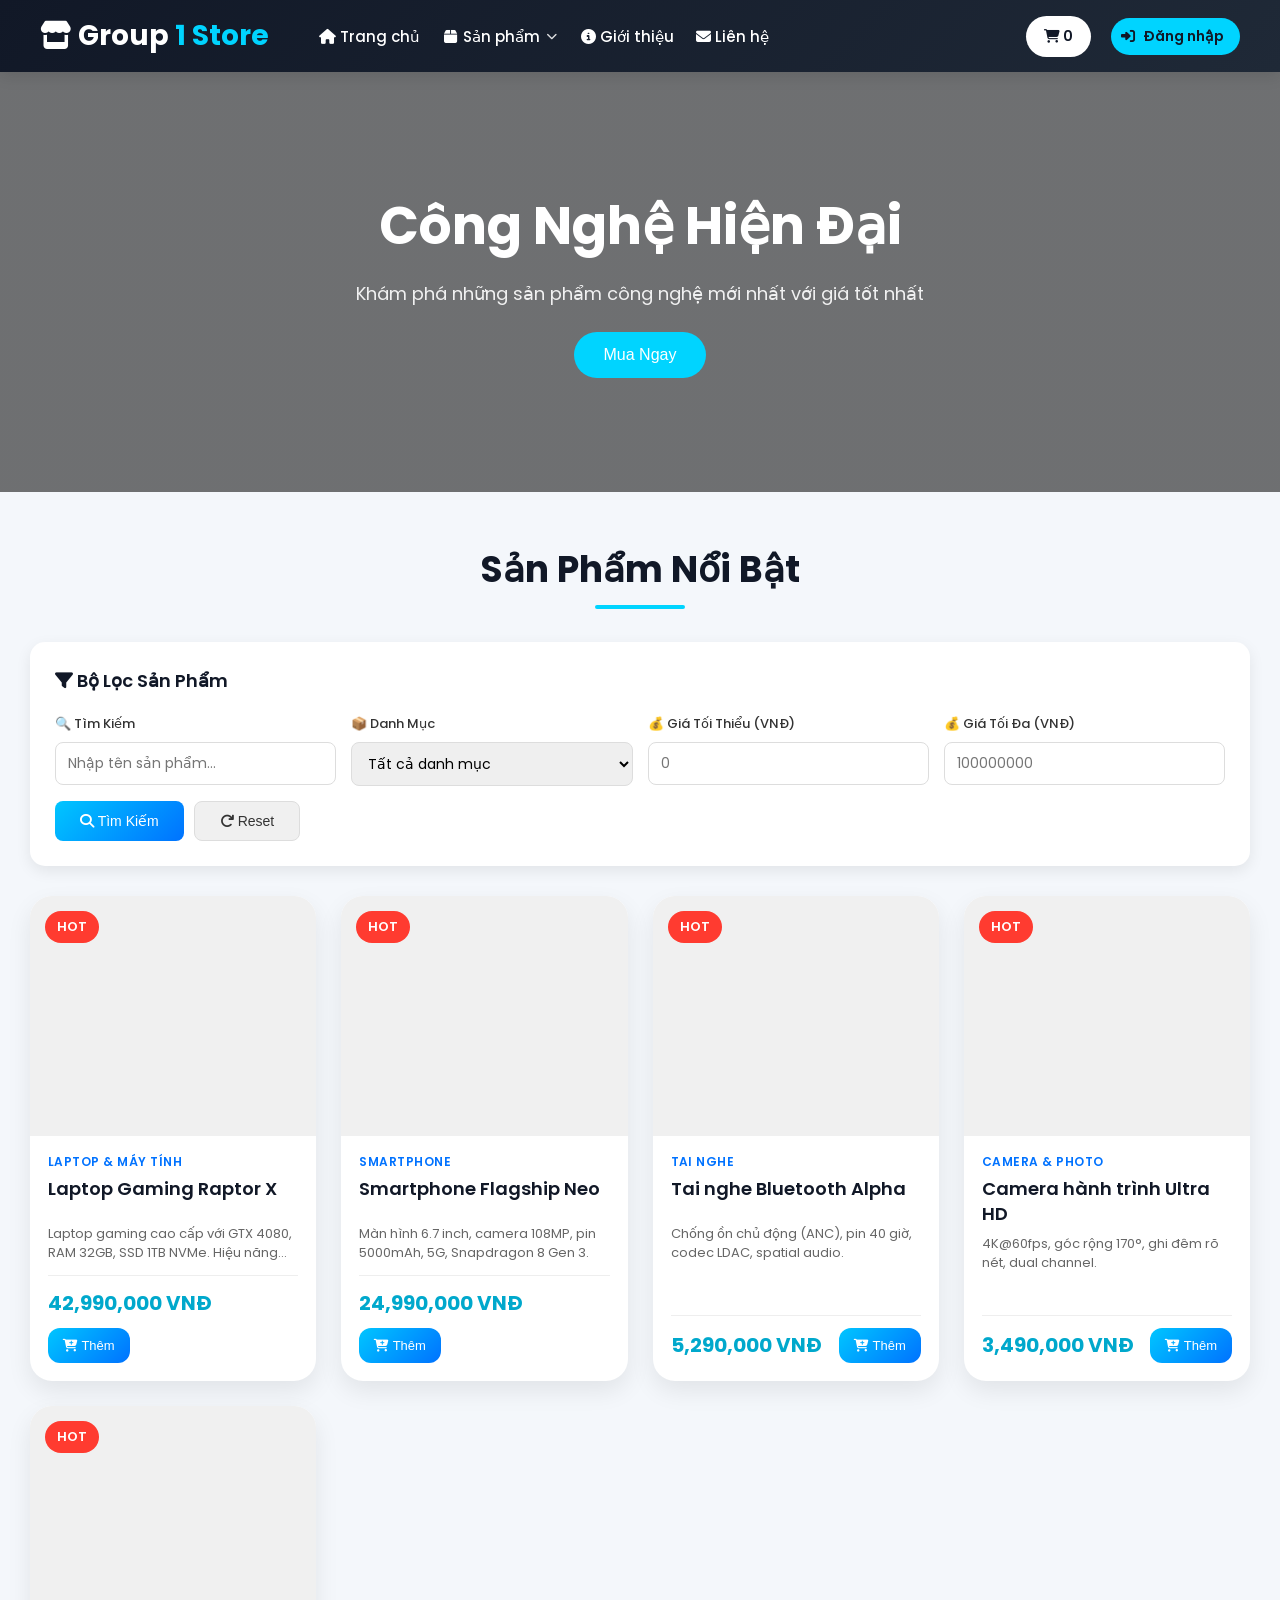
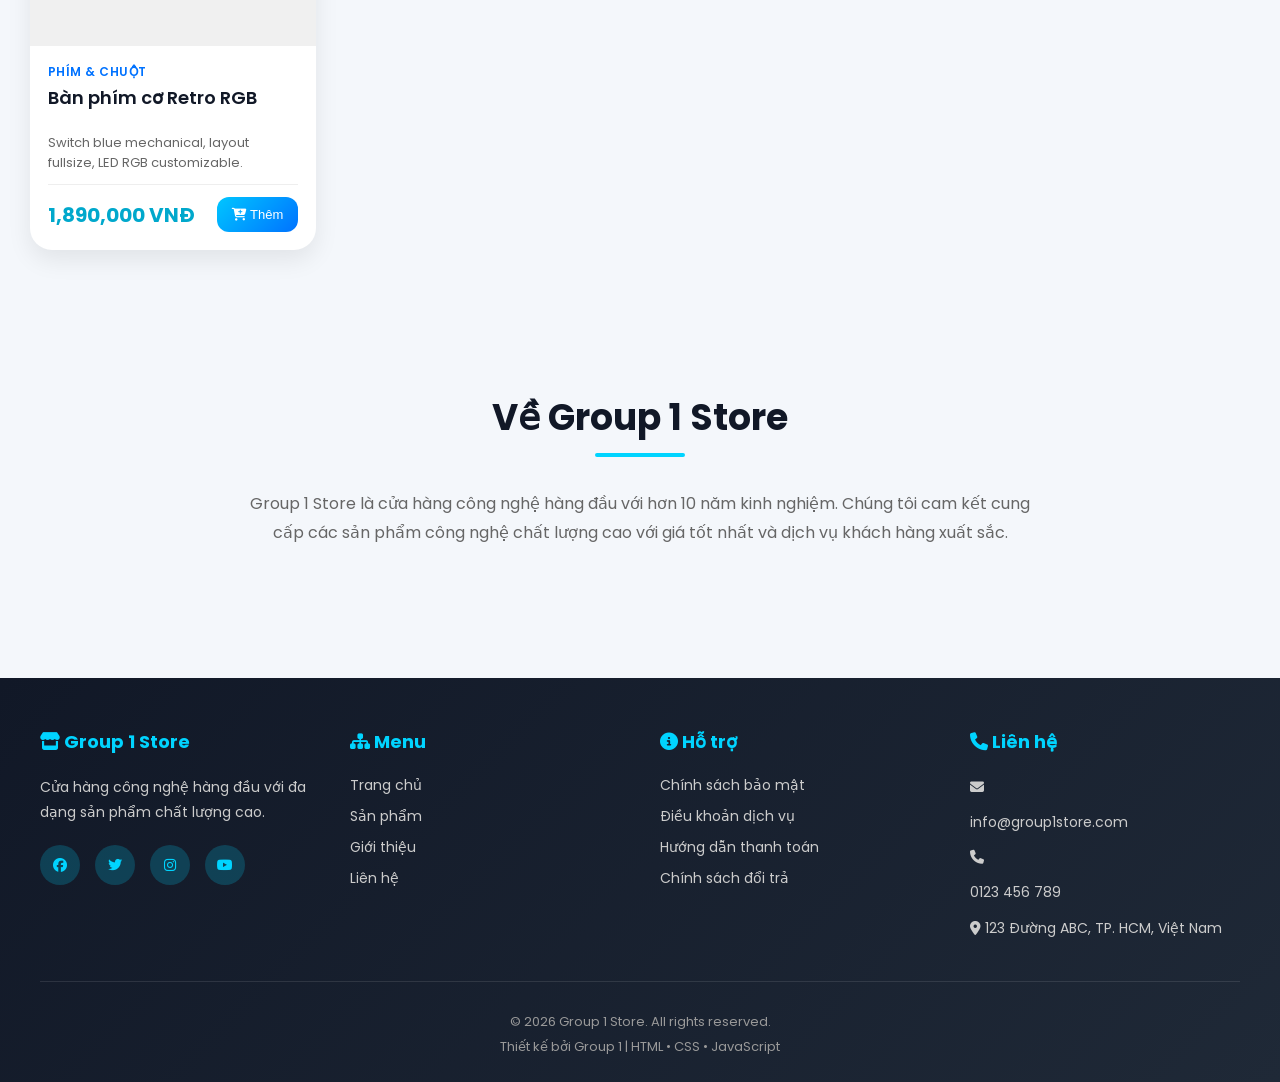
==== wwwroot/index.html @ 150f18bd "đăng nhập và cài đặt lại" ====
﻿<!DOCTYPE html>
<html lang="vi">
<head>
    <meta charset="UTF-8" />
    <meta name="viewport" content="width=device-width, initial-scale=1.0" />
    <title>Group 1 Store - Cửa hàng công nghệ hàng đầu</title>

    <!-- Google Font -->
    <link href="https://fonts.googleapis.com/css2?family=Poppins:wght@300;400;500;600;700&display=swap" rel="stylesheet">

    <!-- Font Awesome -->
    <link rel="stylesheet"
          href="https://cdnjs.cloudflare.com/ajax/libs/font-awesome/6.5.2/css/all.min.css" />

    <!-- Header/Footer CSS -->
    <link rel="stylesheet" href="css/header-footer.css">

    <style>
        * {
            margin: 0;
            padding: 0;
            box-sizing: border-box;
        }

        body {
            font-family: 'Poppins', sans-serif;
            background: #f4f7fb;
            color: #222;
        }

        /* HERO */
        .hero {
            height: 420px;
            background: linear-gradient(rgba(0,0,0,0.55), rgba(0,0,0,0.55)), url('https://images.unsplash.com/photo-1519389950473-47ba0277781c?q=80&w=1920');
            background-size: cover;
            background-position: center;
            display: flex;
            justify-content: center;
            align-items: center;
            text-align: center;
            color: white;
            padding: 20px;
        }

        .hero-content h1 {
            font-size: 52px;
            margin-bottom: 15px;
        }

        .hero-content p {
            font-size: 18px;
            opacity: 0.9;
            margin-bottom: 25px;
        }

        .hero-btn {
            padding: 14px 30px;
            border: none;
            background: #00d4ff;
            color: white;
            font-size: 16px;
            border-radius: 30px;
            cursor: pointer;
            transition: 0.3s;
        }

            .hero-btn:hover {
                background: #0099cc;
                transform: scale(1.05);
            }

        body.app-user-logged-in .hero {
            background: linear-gradient(118deg, rgba(13, 148, 136, 0.85), rgba(30, 58, 138, 0.82)), url('https://images.unsplash.com/photo-1519389950473-47ba0277781c?q=80&w=1920');
            background-size: cover;
            background-position: center;
        }

        .member-welcome-strip {
            display: none;
            align-items: center;
            justify-content: center;
            gap: 12px;
            flex-wrap: wrap;
            padding: 12px 20px;
            font-size: 14px;
            font-weight: 500;
            color: #f0fdfa;
            background: linear-gradient(90deg, #0f766e, #1d4ed8);
            border-bottom: 1px solid rgba(255, 255, 255, 0.12);
        }

        .member-welcome-strip-inner {
            max-width: 1300px;
            width: 100%;
            margin: 0 auto;
            display: flex;
            align-items: center;
            gap: 12px;
            flex-wrap: wrap;
        }

        .member-welcome-strip a {
            margin-left: auto;
            color: #fff;
            font-weight: 600;
            text-decoration: none;
            white-space: nowrap;
            padding: 6px 14px;
            border-radius: 999px;
            background: rgba(255, 255, 255, 0.18);
            border: 1px solid rgba(255, 255, 255, 0.35);
            transition: background 0.2s;
        }

        .member-welcome-strip a:hover {
            background: rgba(255, 255, 255, 0.28);
        }

        /* CONTAINER */
        .container {
            max-width: 1300px;
            margin: auto;
            padding: 50px 30px;
        }

        .section-title {
            text-align: center;
            font-size: 36px;
            margin-bottom: 45px;
            color: #111827;
            position: relative;
        }

            .section-title::after {
                content: '';
                width: 90px;
                height: 4px;
                background: #00d4ff;
                position: absolute;
                left: 50%;
                transform: translateX(-50%);
                bottom: -12px;
                border-radius: 10px;
            }

        /* PRODUCT GRID */
        .product-grid {
            display: grid;
            grid-template-columns: repeat(auto-fit, minmax(280px, 1fr));
            gap: 25px;
            margin-bottom: 40px;
        }

        .product-card {
            background: white;
            border-radius: 22px;
            overflow: hidden;
            transition: 0.35s;
            position: relative;
            box-shadow: 0 10px 25px rgba(0,0,0,0.08);
            display: flex;
            flex-direction: column;
            height: 100%;
        }

            .product-card:hover {
                transform: translateY(-10px);
                box-shadow: 0 18px 35px rgba(0,0,0,0.15);
            }

        .product-image {
            position: relative;
            overflow: hidden;
            width: 100%;
            height: 240px;
            background: #f0f0f0;
        }

            .product-image img {
                width: 100%;
                height: 100%;
                object-fit: cover;
                transition: 0.5s;
            }

        .product-card:hover img {
            transform: scale(1.08);
        }

        .discount-badge {
            position: absolute;
            top: 15px;
            left: 15px;
            background: #ff3b30;
            color: white;
            padding: 6px 12px;
            border-radius: 20px;
            font-size: 13px;
            font-weight: 600;
            z-index: 10;
        }

        .product-info {
            padding: 18px;
            flex-grow: 1;
            display: flex;
            flex-direction: column;
        }

        .product-category {
            font-size: 12px;
            font-weight: 600;
            color: #0072ff;
            text-transform: uppercase;
            letter-spacing: 0.04em;
            margin: 0 0 6px 0;
            line-height: 1.3;
        }

        .product-name {
            font-size: 18px;
            font-weight: 600;
            margin-bottom: 8px;
            color: #111827;
            line-height: 1.4;
            min-height: 40px;
        }

        .product-desc {
            color: #666;
            font-size: 13px;
            line-height: 1.5;
            margin-bottom: 12px;
            flex-grow: 1;
            display: -webkit-box;
            -webkit-line-clamp: 2;
            -webkit-box-orient: vertical;
            overflow: hidden;
            text-overflow: ellipsis;
            min-height: 32px;
        }

        .product-bottom {
            display: flex;
            justify-content: space-between;
            align-items: center;
            gap: 10px;
            margin-top: auto;
            border-top: 1px solid #eee;
            padding-top: 12px;
            flex-wrap: wrap;
        }

        .price {
            color: #00a8cc;
            font-size: 20px;
            font-weight: 700;
            min-width: 0;
            flex: 1 1 auto;
        }

        .product-actions {
            display: flex;
            align-items: center;
            gap: 8px;
            flex-wrap: wrap;
            justify-content: flex-end;
        }

        .btn-add {
            border: none;
            background: linear-gradient(135deg, #00c6ff, #0072ff);
            color: white;
            padding: 10px 15px;
            border-radius: 12px;
            cursor: pointer;
            transition: 0.3s;
            font-weight: 500;
            font-size: 13px;
            white-space: nowrap;
        }

            .btn-add:hover {
                transform: scale(1.05);
            }

        .btn-edit-card {
            border: 2px solid #f59e0b;
            background: linear-gradient(180deg, #fffbeb, #fef3c7);
            color: #b45309;
            padding: 9px 12px;
            border-radius: 12px;
            cursor: pointer;
            transition: 0.3s;
            font-weight: 600;
            font-size: 13px;
            white-space: nowrap;
            font-family: 'Poppins', sans-serif;
        }

        .btn-edit-card:hover {
            transform: scale(1.05);
            background: #fde68a;
            border-color: #d97706;
        }
        .filter-section {
            background: white;
            padding: 25px;
            border-radius: 15px;
            margin-bottom: 30px;
            box-shadow: 0 5px 15px rgba(0,0,0,0.08);
        }

        .filter-title {
            font-size: 18px;
            font-weight: 600;
            margin-bottom: 20px;
            color: #111827;
        }

        .filter-grid {
            display: grid;
            grid-template-columns: repeat(auto-fit, minmax(200px, 1fr));
            gap: 15px;
        }

        .filter-item {
            display: flex;
            flex-direction: column;
        }

        .filter-item label {
            font-size: 13px;
            font-weight: 500;
            color: #333;
            margin-bottom: 8px;
        }

        .filter-item input,
        .filter-item select {
            padding: 10px 12px;
            border: 1px solid #ddd;
            border-radius: 8px;
            font-size: 14px;
            font-family: 'Poppins', sans-serif;
        }

            .filter-item input:focus,
            .filter-item select:focus {
                outline: none;
                border-color: #00d4ff;
                box-shadow: 0 0 0 3px rgba(0, 212, 255, 0.1);
            }

        .filter-buttons {
            display: flex;
            gap: 10px;
            margin-top: 15px;
            flex-wrap: wrap;
        }

        .btn-filter,
        .btn-reset {
            padding: 11px 25px;
            border: none;
            border-radius: 8px;
            cursor: pointer;
            font-weight: 500;
            transition: 0.3s;
            font-size: 14px;
        }

        .btn-filter {
            background: linear-gradient(135deg, #00c6ff, #0072ff);
            color: white;
        }

            .btn-filter:hover {
                transform: translateY(-2px);
                box-shadow: 0 5px 15px rgba(0, 114, 255, 0.4);
            }

        .btn-reset {
            background: #f0f0f0;
            color: #333;
            border: 1px solid #ddd;
        }

            .btn-reset:hover {
                background: #e8e8e8;
            }

        /* PAGINATION */
        .pagination-section {
            display: flex;
            justify-content: center;
            align-items: center;
            gap: 8px;
            margin-top: 40px;
            flex-wrap: wrap;
        }

        .pagination-btn {
            padding: 10px 14px;
            border: 1px solid #ddd;
            background: white;
            border-radius: 8px;
            cursor: pointer;
            transition: 0.3s;
            font-weight: 500;
            font-size: 14px;
        }

            .pagination-btn:hover {
                background: #f0f0f0;
                border-color: #00d4ff;
            }

        .pagination-btn.active {
            background: linear-gradient(135deg, #00c6ff, #0072ff);
            color: white;
            border-color: #0072ff;
        }

        .pagination-btn:disabled {
            opacity: 0.5;
            cursor: not-allowed;
        }

        .pagination-info {
            color: #666;
            font-size: 14px;
            font-weight: 500;
        }

        .no-products {
            text-align: center;
            padding: 60px 20px;
            color: #999;
            font-size: 16px;
        }

            .no-products i {
                font-size: 48px;
                margin-bottom: 20px;
                opacity: 0.5;
            }

        /* RESPONSIVE */
        @media(max-width: 768px) {
            .hero-content h1 {
                font-size: 34px;
            }

            .hero-content p {
                font-size: 15px;
            }

            .filter-grid {
                grid-template-columns: 1fr;
            }

            .product-grid {
                grid-template-columns: repeat(2, 1fr);
                gap: 15px;
            }

            .product-image {
                height: 180px;
            }

            .product-name {
                font-size: 16px;
            }

            .pagination-section {
                gap: 5px;
            }

            .pagination-btn {
                padding: 8px 10px;
                font-size: 12px;
            }
        }

        @media(max-width: 480px) {
            .product-grid {
                grid-template-columns: 1fr;
            }

            .filter-grid {
                grid-template-columns: 1fr;
            }
        }
    </style>
</head>
<body>

    <!-- HEADER -->
    <header>
        <div class="header-container">
            <div class="logo" onclick="navigateToHome()" title="Trang chủ">
                <i class="fa-solid fa-store"></i> Group <span>1 Store</span>
            </div>

            <button class="menu-toggle">
                <i class="fa-solid fa-bars"></i>
            </button>

            <nav class="nav-menu">
                <a href="index.html" title="Trang chủ">
                    <i class="fa-solid fa-home"></i> Trang chủ
                </a>
                <div class="nav-dropdown nav-dropdown--products">
                    <button type="button" class="nav-dropdown-toggle" aria-expanded="false" aria-haspopup="true" title="Sản phẩm">
                        <i class="fa-solid fa-box"></i> Sản phẩm
                        <i class="fa-solid fa-chevron-down nav-dropdown-chevron" aria-hidden="true"></i>
                    </button>
                    <div class="nav-dropdown-menu" role="menu">
                        <a href="#products" class="nav-dropdown-item" role="menuitem" title="Xem danh sách sản phẩm">
                            <i class="fa-solid fa-store"></i> Cửa hàng
                        </a>
                        <a href="admin.html" class="nav-dropdown-item nav-dropdown-item--module nav-admin-only" role="menuitem" title="Quản lý sản phẩm">
                            <i class="fa-solid fa-sliders"></i> Quản lý
                        </a>
                    </div>
                </div>
                <a href="#about" title="Giới thiệu">
                    <i class="fa-solid fa-info-circle"></i> Giới thiệu
                </a>
                <a href="#contact" title="Liên hệ">
                    <i class="fa-solid fa-envelope"></i> Liên hệ
                </a>
            </nav>

            <div class="header-right">
                <button class="cart-icon" onclick="navigateToCart()" title="Giỏ hàng">
                    <i class="fa-solid fa-cart-shopping"></i>
                    <span id="cart-count">0</span>
                </button>

                <div class="user-menu">
                    <button class="user-btn" id="user-btn" type="button" style="display: none;" title="Tài khoản">
                        <span class="user-btn-mark">
                            <img class="user-avatar-img" alt="" width="30" height="30" loading="lazy" decoding="async" referrerpolicy="no-referrer" />
                            <i class="user-avatar-fallback fa-solid fa-user" aria-hidden="true"></i>
                        </span>
                        <span class="user-btn-text">Tài khoản</span>
                    </button>
                    <div class="dropdown-menu" id="user-dropdown">
                        <a href="account.html"><i class="fa-solid fa-gauge-high"></i> Khu cá nhân</a>
                        <a href="settings.html"><i class="fa-solid fa-gear"></i> Cài đặt</a>
                        <a href="#" onclick="logout(); return false;">
                            <i class="fa-solid fa-sign-out-alt"></i> Đăng xuất
                        </a>
                    </div>

                    <button class="user-btn" id="login-nav" onclick="navigateToLogin()" style="display: none;" title="Đăng nhập">
                        <i class="fa-solid fa-sign-in-alt"></i> Đăng nhập
                    </button>
                </div>
            </div>
        </div>
    </header>

    <div id="member-welcome-strip" class="member-welcome-strip" style="display: none;" role="status" aria-live="polite">
        <div class="member-welcome-strip-inner">
            <i class="fa-solid fa-circle-check" aria-hidden="true"></i>
            <span class="member-welcome-text"></span>
            <a href="account.html">Khu vực cá nhân <i class="fa-solid fa-arrow-right" aria-hidden="true"></i></a>
        </div>
    </div>

    <!-- HERO -->
    <section class="hero">
        <div class="hero-content">
            <h1>Công Nghệ Hiện Đại</h1>
            <p>Khám phá những sản phẩm công nghệ mới nhất với giá tốt nhất</p>
            <button class="hero-btn">Mua Ngay</button>
        </div>
    </section>

    <!-- PRODUCT -->
    <div class="container" id="products">

        <h2 class="section-title">Sản Phẩm Nổi Bật</h2>

        <!-- FILTER SECTION -->
        <div class="filter-section">
            <div class="filter-title"><i class="fa-solid fa-filter"></i> Bộ Lọc Sản Phẩm</div>
            <div class="filter-grid">
                <div class="filter-item">
                    <label for="search-input">🔍 Tìm Kiếm</label>
                    <input type="text" id="search-input" placeholder="Nhập tên sản phẩm...">
                </div>
                <div class="filter-item">
                    <label for="category-filter">📦 Danh Mục</label>
                    <select id="category-filter">
                        <option value="">Tất cả danh mục</option>
                    </select>
                </div>
                <div class="filter-item">
                    <label for="min-price">💰 Giá Tối Thiểu (VNĐ)</label>
                    <input type="number" id="min-price" placeholder="0" min="0">
                </div>
                <div class="filter-item">
                    <label for="max-price">💰 Giá Tối Đa (VNĐ)</label>
                    <input type="number" id="max-price" placeholder="100000000" min="0">
                </div>
            </div>
            <div class="filter-buttons">
                <button class="btn-filter" onclick="applyFilters()"><i class="fa-solid fa-search"></i> Tìm Kiếm</button>
                <button class="btn-reset" onclick="resetFilters()"><i class="fa-solid fa-redo"></i> Reset</button>
            </div>
        </div>

        <div id="product-list" class="product-grid">
            <!-- Render API -->
        </div>

        <!-- PAGINATION -->
        <div class="pagination-section" id="pagination-container" style="display: none;">
            <button class="pagination-btn" id="prev-btn" onclick="prevPage()"><i class="fa-solid fa-chevron-left"></i> Trước</button>
            <span class="pagination-info" id="pagination-info"></span>
            <button class="pagination-btn" id="next-btn" onclick="nextPage()"><i class="fa-solid fa-chevron-right"></i> Sau</button>
        </div>

    </div>

    <!-- ABOUT SECTION -->
    <div class="container" id="about">
        <h2 class="section-title">Về Group 1 Store</h2>
        <p style="text-align: center; color: #666; line-height: 1.8; max-width: 800px; margin: 0 auto;">
            Group 1 Store là cửa hàng công nghệ hàng đầu với hơn 10 năm kinh nghiệm. 
            Chúng tôi cam kết cung cấp các sản phẩm công nghệ chất lượng cao với giá tốt nhất 
            và dịch vụ khách hàng xuất sắc.
        </p>
    </div>

    <!-- FOOTER -->
    <footer>
        <div class="footer-container">
            <div class="footer-content">
                <div class="footer-section">
                    <h4><i class="fa-solid fa-store"></i> Group 1 Store</h4>
                    <p>Cửa hàng công nghệ hàng đầu với đa dạng sản phẩm chất lượng cao.</p>
                    <div class="footer-social">
                        <a href="#" title="Facebook"><i class="fa-brands fa-facebook"></i></a>
                        <a href="#" title="Twitter"><i class="fa-brands fa-twitter"></i></a>
                        <a href="#" title="Instagram"><i class="fa-brands fa-instagram"></i></a>
                        <a href="#" title="YouTube"><i class="fa-brands fa-youtube"></i></a>
                    </div>
                </div>

                <div class="footer-section">
                    <h4><i class="fa-solid fa-sitemap"></i> Menu</h4>
                    <a href="index.html">Trang chủ</a>
                    <a href="#products">Sản phẩm</a>
                    <a href="#about">Giới thiệu</a>
                    <a href="#contact">Liên hệ</a>
                </div>

                <div class="footer-section">
                    <h4><i class="fa-solid fa-info-circle"></i> Hỗ trợ</h4>
                    <a href="#">Chính sách bảo mật</a>
                    <a href="#">Điều khoản dịch vụ</a>
                    <a href="#">Hướng dẫn thanh toán</a>
                    <a href="#">Chính sách đổi trả</a>
                </div>

                <div class="footer-section">
                    <h4><i class="fa-solid fa-phone"></i> Liên hệ</h4>
                    <p>
                        <i class="fa-solid fa-envelope"></i> 
                        <a href="mailto:info@group1store.com" style="color: #ccc;">info@group1store.com</a>
                    </p>
                    <p>
                        <i class="fa-solid fa-phone"></i> 
                        <a href="tel:0123456789" style="color: #ccc;">0123 456 789</a>
                    </p>
                    <p>
                        <i class="fa-solid fa-map-marker-alt"></i> 
                        <span style="color: #ccc;">123 Đường ABC, TP. HCM, Việt Nam</span>
                    </p>
                </div>
            </div>

            <div class="footer-bottom">
                <p>&copy; 2026 Group 1 Store. All rights reserved.</p>
                <p>Thiết kế bởi Group 1 | HTML • CSS • JavaScript</p>
            </div>
        </div>
    </footer>

    <script src="config.js"></script>
    <script src="api.js"></script>
    <script src="js/profile.js"></script>
    <script src="js/header.js"></script>
    <script>

        // PAGINATION & FILTERING VARIABLES
        let currentPage = 1;
        const pageSize = 9;
        let allProducts = [];
        let filteredProducts = [];
        let totalPages = 1;
        let allProductsForFiltering = [];

        // Filter state
        let filterState = {
            search: '',
            categoryId: '',
            minPrice: '',
            maxPrice: ''
        };

        const DEFAULT_PRODUCTS = [
            { id: 1001, name: 'Laptop Gaming Raptor X', description: 'Laptop gaming cao cấp với GTX 4080, RAM 32GB, SSD 1TB NVMe. Hiệu năng tuyệt vời để chơi game và làm việc sáng tạo.', price: 42990000, stock: 20, imageUrl: 'https://images.unsplash.com/photo-1517336714731-489689fd1ca8?q=80&w=800&h=600&fit=crop', categoryId: 1, categoryName: 'Laptop & Máy Tính' },
            { id: 1002, name: 'Smartphone Flagship Neo', description: 'Màn hình 6.7 inch, camera 108MP, pin 5000mAh, 5G, Snapdragon 8 Gen 3.', price: 24990000, stock: 30, imageUrl: 'https://images.unsplash.com/photo-1511707171634-5f897ff02aa9?q=80&w=800&h=600&fit=crop', categoryId: 2, categoryName: 'Smartphone' },
            { id: 1003, name: 'Tai nghe Bluetooth Alpha', description: 'Chống ồn chủ động (ANC), pin 40 giờ, codec LDAC, spatial audio.', price: 5290000, stock: 50, imageUrl: 'https://images.unsplash.com/photo-1511367461989-f85a21fda167?q=80&w=800&h=600&fit=crop', categoryId: 3, categoryName: 'Tai Nghe' },
            { id: 1004, name: 'Camera hành trình Ultra HD', description: '4K@60fps, góc rộng 170°, ghi đêm rõ nét, dual channel.', price: 3490000, stock: 25, imageUrl: 'https://images.unsplash.com/photo-1518770660439-4636190af475?q=80&w=800&h=600&fit=crop', categoryId: 4, categoryName: 'Camera & Photo' },
            { id: 1005, name: 'Bàn phím cơ Retro RGB', description: 'Switch blue mechanical, layout fullsize, LED RGB customizable.', price: 1890000, stock: 40, imageUrl: 'https://images.unsplash.com/photo-1587829191301-4ba8a0664415?q=80&w=800&h=600&fit=crop', categoryId: 5, categoryName: 'Phím & Chuột' }
        ];

        function escapeHtml(str) {
            return String(str == null ? '' : str)
                .replace(/&/g, '&amp;')
                .replace(/</g, '&lt;')
                .replace(/"/g, '&quot;');
        }

        function categoryLabel(p) {
            return resolveCategoryName(p.categoryId, p.categoryName);
        }

        async function loadCategoryFilterOptions() {
            const sel = document.getElementById('category-filter');
            if (!sel) return;
            try {
                const cats = await apiGet(API_ENDPOINTS.CATEGORIES);
                if (!Array.isArray(cats) || !cats.length) throw new Error('empty');
                sel.innerHTML = '<option value="">Tất cả danh mục</option>' +
                    cats.map(c => `<option value="${c.id}">${escapeHtml(c.name)}</option>`).join('');
            } catch (e) {
                console.warn('Không tải danh mục:', e);
                sel.innerHTML = '<option value="">Tất cả danh mục</option>' +
                    CATEGORY_CATALOG.map(c => `<option value="${c.id}">${escapeHtml(c.name)}</option>`).join('');
            }
        }

        function getSavedProducts() {
            try {
                const saved = JSON.parse(localStorage.getItem('savedProducts') || '[]');
                return Array.isArray(saved) ? saved : [];
            } catch (error) {
                console.warn('Không đọc được sản phẩm đã lưu:', error);
                return [];
            }
        }

        function mergeProducts(apiProducts) {
            // Nếu API trả về sản phẩm, sử dụng chúng
            if (Array.isArray(apiProducts) && apiProducts.length > 0) {
                return apiProducts;
            }
            // Nếu không, sử dụng localStorage
            return getSavedProducts();
        }

        function renderProducts(products) {
            if (!products || !products.length) {
                document.getElementById('product-list').innerHTML = `
                    <div class="no-products" style="grid-column: 1/-1;">
                        <i class="fa-solid fa-inbox"></i>
                        <p>Không tìm thấy sản phẩm nào phù hợp với bộ lọc của bạn.</p>
                    </div>
                `;
                document.getElementById('pagination-container').style.display = 'none';
                return;
            }

            let html = '';
            products.forEach(p => {
                const catLine = categoryLabel(p);
                const catHtml = catLine ? `<p class="product-category">${escapeHtml(catLine)}</p>` : '';
                const editBtn = (typeof isAdminUser === 'function' && isAdminUser())
                    ? `<button type="button" class="btn-edit-card" onclick="editProductFromStore(${p.id})" title="Sửa sản phẩm"><i class="fa-solid fa-pen"></i> Sửa</button>`
                    : '';
                html += `
                    <div class="product-card">
                        <div class="product-image">
                            <span class="discount-badge">HOT</span>
                            <img src="${p.imageUrl || 'https://via.placeholder.com/300'}" alt="${escapeHtml(p.name)}" onerror="this.src='https://via.placeholder.com/300x240?text=No+Image'">
                        </div>
                        <div class="product-info">
                            ${catHtml}
                            <h3 class="product-name">${escapeHtml(p.name)}</h3>
                            <p class="product-desc">${escapeHtml(p.description || 'Sản phẩm công nghệ cao cấp')}</p>
                            <div class="product-bottom">
                                <div class="price">${Number(p.price).toLocaleString()} VNĐ</div>
                                <div class="product-actions">
                                    ${editBtn}
                                    <button type="button" class="btn-add" onclick="addToCart(${p.id})" title="Thêm vào giỏ hàng"><i class="fa-solid fa-cart-plus"></i> Thêm</button>
                                </div>
                            </div>
                        </div>
                    </div>
                `;
            });
            document.getElementById('product-list').innerHTML = html;
        }

        function updatePagination(totalCount) {
            totalPages = Math.ceil(totalCount / pageSize);
            
            if (totalPages <= 1) {
                document.getElementById('pagination-container').style.display = 'none';
            } else {
                document.getElementById('pagination-container').style.display = 'flex';
                document.getElementById('pagination-info').textContent = `Trang ${currentPage}/${totalPages}`;
                document.getElementById('prev-btn').disabled = currentPage === 1;
                document.getElementById('next-btn').disabled = currentPage === totalPages;
            }
        }

        async function loadProducts() {
            try {
                currentPage = 1;
                const queryParams = new URLSearchParams();
                queryParams.append('page', currentPage);
                queryParams.append('pageSize', pageSize * 10); // Lấy nhiều hơn để có đủ dữ liệu lọc
                
                if (filterState.search) queryParams.append('search', filterState.search);
                if (filterState.categoryId) queryParams.append('categoryId', filterState.categoryId);
                if (filterState.minPrice) queryParams.append('minPrice', filterState.minPrice);
                if (filterState.maxPrice) queryParams.append('maxPrice', filterState.maxPrice);

                const url = `${API_ENDPOINTS.PRODUCTS}?${queryParams.toString()}`;
                console.log("Gọi API:", url);
                const response = await apiGet(url);
                
                let apiProducts = [];
                let totalCount = 0;

                if (response && response.products && Array.isArray(response.products)) {
                    apiProducts = response.products;
                    totalCount = response.pagination.totalCount;
                    console.log("API trả về sản phẩm:", apiProducts.length, "Tổng:", totalCount);
                } else if (Array.isArray(response)) {
                    apiProducts = response;
                    totalCount = response.length;
                    console.log("API trả về array:", apiProducts.length);
                }

                // Lấy tất cả sản phẩm để lọc
                allProductsForFiltering = apiProducts;
                
                // Nếu không có bộ lọc, paginate kết quả
                if (!filterState.search && !filterState.categoryId && !filterState.minPrice && !filterState.maxPrice) {
                    const startIndex = (currentPage - 1) * pageSize;
                    const pageProducts = apiProducts.slice(startIndex, startIndex + pageSize);
                    renderProducts(pageProducts);
                    updatePagination(totalCount);
                } else {
                    // Nếu có bộ lọc, hiển thị trang đầu
                    const pageProducts = apiProducts.slice(0, pageSize);
                    renderProducts(pageProducts);
                    updatePagination(apiProducts.length);
                }

            } catch (error) {
                console.error("Lỗi tải sản phẩm:", error);
                // Fallback: Sử dụng DEFAULT_PRODUCTS hoặc localStorage
                const fallback = [...getSavedProducts(), ...DEFAULT_PRODUCTS];
                allProductsForFiltering = fallback;
                const pageProducts = fallback.slice(0, pageSize);
                renderProducts(pageProducts);
                updatePagination(fallback.length);
            }
        }

        async function applyFilters() {
            filterState.search = document.getElementById('search-input').value;
            filterState.categoryId = document.getElementById('category-filter').value;
            filterState.minPrice = document.getElementById('min-price').value;
            filterState.maxPrice = document.getElementById('max-price').value;
            
            currentPage = 1;
            await loadProducts();
        }

        function resetFilters() {
            document.getElementById('search-input').value = '';
            document.getElementById('category-filter').value = '';
            document.getElementById('min-price').value = '';
            document.getElementById('max-price').value = '';
            
            filterState = { search: '', categoryId: '', minPrice: '', maxPrice: '' };
            currentPage = 1;
            loadProducts();
        }

        function nextPage() {
            if (currentPage < totalPages) {
                currentPage++;
                scrollToProducts();
                loadPageContent();
            }
        }

        function prevPage() {
            if (currentPage > 1) {
                currentPage--;
                scrollToProducts();
                loadPageContent();
            }
        }

        async function loadPageContent() {
            // Paginate từ allProductsForFiltering
            const startIndex = (currentPage - 1) * pageSize;
            const pageProducts = allProductsForFiltering.slice(startIndex, startIndex + pageSize);
            renderProducts(pageProducts);
            updatePagination(allProductsForFiltering.length);
        }

        function scrollToProducts() {
            const productSection = document.getElementById('products');
            if (productSection) {
                productSection.scrollIntoView({ behavior: 'smooth', block: 'start' });
            }
        }

        // ADD TO CART
        async function addToCart(productId) {
            if (!checkAuth()) return;

            try {
                await apiPost(API_ENDPOINTS.CART_ADD, {
                    productId: productId,
                    quantity: 1
                });

                alert("Đã thêm vào giỏ hàng!");
                updateCartCount();
            } catch (error) {
                alert("Không thể thêm vào giỏ! " + error.message);
            }
        }

        /** Mở trang quản lý với sản phẩm đã chọn (cần đăng nhập). */
        function editProductFromStore(productId) {
            if (!getToken()) {
                alert("Vui lòng đăng nhập để sửa sản phẩm.");
                window.location.href = "login.html";
                return;
            }
            if (typeof isAdminUser === 'function' && !isAdminUser()) {
                alert("Chỉ tài khoản admin mới được sửa sản phẩm.");
                return;
            }
            window.location.href = "admin.html?edit=" + encodeURIComponent(productId);
        }

        // UPDATE CART COUNT
        async function updateCartCount() {
            try {
                const token = getToken();
                if (!token) {
                    document.getElementById('cart-count').textContent = '0';
                    return;
                }

                const cartItems = await apiGet(API_ENDPOINTS.CART);
                const totalCount = cartItems.reduce((sum, item) => sum + item.quantity, 0);
                document.getElementById('cart-count').textContent = totalCount;
            } catch (error) {
                console.error("Lỗi cập nhật số lượng giỏ hàng:", error);
            }
        }

        // LOAD
        window.onload = function() {
            (function syncStoreMemberUi() {
                if (!getToken()) return;
                var name = localStorage.getItem('userName');
                var strip = document.getElementById('member-welcome-strip');
                var sub = document.querySelector('.hero-content p');
                if (name && sub) {
                    sub.textContent = 'Chào ' + name + '! Khám phá sản phẩm và ưu đãi dành cho bạn.';
                }
                if (strip && name) {
                    strip.style.display = 'flex';
                    var tx = strip.querySelector('.member-welcome-text');
                    if (tx) tx.textContent = 'Bạn đang đăng nhập với tài khoản: ' + name;
                }
            })();

            loadCategoryFilterOptions();
            loadProducts();
            updateCartCount();
            
            // Kiểm tra nếu là redirect từ admin (thêm sản phẩm mới)
            const urlParams = new URLSearchParams(window.location.search);
            if (urlParams.get('new') === '1') {
                console.log("Detect thêm sản phẩm mới, refresh danh sách");
                // Reload danh sách sau 1 giây
                setTimeout(() => {
                    loadProducts();
                }, 1000);
            }
        };

    </script>

</body>
</html>
---- wwwroot/css/header-footer.css ----
/* ========== HEADER STYLES ========== */
header {
    background: linear-gradient(135deg, #111827, #1f2937);
    padding: 0;
    position: sticky;
    top: 0;
    z-index: 1000;
    box-shadow: 0 4px 15px rgba(0,0,0,0.1);
    overflow: visible;
}

.header-container {
    max-width: 1400px;
    margin: 0 auto;
    padding: 15px 40px;
    display: flex;
    justify-content: space-between;
    align-items: center;
    overflow: visible;
}

.logo {
    color: white;
    font-size: 28px;
    font-weight: 700;
    cursor: pointer;
    transition: 0.3s;
}

.logo:hover {
    color: #00d4ff;
}

.logo span {
    color: #00d4ff;
}

/* Navigation */
.nav-menu {
    display: flex;
    gap: 22px;
    align-items: center;
    flex: 1;
    margin-left: 50px;
    flex-wrap: nowrap;
    overflow: visible;
}

.nav-menu a, .nav-menu button {
    color: white;
    text-decoration: none;
    font-weight: 500;
    transition: 0.3s;
    border: none;
    background: none;
    cursor: pointer;
    font-size: 15px;
    font-family: 'Poppins', sans-serif;
}

.nav-menu a:hover, .nav-menu button:hover {
    color: #00d4ff;
    transform: translateY(-2px);
}

/* Sản phẩm + Module (dropdown gộp một mục menu) */
.nav-dropdown {
    position: relative;
    align-self: center;
    flex-shrink: 0;
}

.nav-dropdown-toggle {
    display: inline-flex;
    align-items: center;
    gap: 6px;
    white-space: nowrap;
    padding: 4px 2px;
}

.nav-dropdown-chevron {
    font-size: 11px;
    opacity: 0.85;
    transition: transform 0.25s ease;
}

.nav-dropdown.open .nav-dropdown-chevron {
    transform: rotate(180deg);
}

.nav-dropdown-menu {
    display: none;
    position: absolute;
    top: calc(100% + 8px);
    left: 50%;
    transform: translateX(-50%);
    min-width: 168px;
    background: #111827;
    border-radius: 10px;
    box-shadow: 0 14px 36px rgba(0, 0, 0, 0.45);
    padding: 6px 0;
    z-index: 1001;
    flex-direction: column;
    border: 1px solid rgba(255, 255, 255, 0.1);
}

.nav-dropdown.open .nav-dropdown-menu {
    display: flex;
}

.nav-dropdown-item {
    display: flex;
    align-items: center;
    gap: 8px;
    padding: 10px 14px;
    color: #e5e7eb !important;
    text-decoration: none;
    font-size: 13px;
    font-weight: 500;
    transition: background 0.2s, color 0.2s;
    white-space: nowrap;
}

.nav-dropdown-item:hover {
    background: rgba(0, 212, 255, 0.12);
    color: #00d4ff !important;
    transform: none;
}

.nav-dropdown-item--module {
    margin: 4px 8px 6px;
    padding: 9px 12px;
    border-radius: 8px;
    background: #14532d;
    color: #86efac !important;
    font-weight: 600;
}

.nav-dropdown-item--module:hover {
    background: #166534;
    color: #bbf7d0 !important;
    filter: brightness(1.05);
}

.nav-dropdown-item--module i {
    color: #4ade80;
}

/* Header Right Section */
.header-right {
    display: flex;
    align-items: center;
    gap: 20px;
}

.search-box {
    position: relative;
    display: none;
}

.search-box input {
    width: 200px;
    padding: 10px 40px 10px 15px;
    border: none;
    border-radius: 25px;
    outline: none;
    font-size: 14px;
}

.search-box i {
    position: absolute;
    right: 15px;
    top: 11px;
    color: #777;
}

.cart-icon {
    background: white;
    color: #111827;
    padding: 10px 18px;
    border-radius: 25px;
    font-weight: 600;
    cursor: pointer;
    transition: 0.3s;
    border: none;
    font-family: 'Poppins', sans-serif;
    font-size: 14px;
}

.cart-icon:hover {
    transform: translateY(-2px);
    background: #00d4ff;
    color: white;
}

.user-menu {
    position: relative;
}

.user-btn {
    background: #00d4ff;
    color: #111827;
    padding: 8px 16px 8px 10px;
    border-radius: 25px;
    font-weight: 600;
    cursor: pointer;
    border: none;
    font-family: 'Poppins', sans-serif;
    font-size: 14px;
    transition: 0.3s;
    display: inline-flex;
    align-items: center;
    gap: 8px;
    max-width: 220px;
}

.user-btn:hover {
    transform: translateY(-2px);
    background: white;
}

.user-btn-mark {
    position: relative;
    width: 30px;
    height: 30px;
    flex-shrink: 0;
    display: flex;
    align-items: center;
    justify-content: center;
}

.user-avatar-img {
    width: 30px;
    height: 30px;
    border-radius: 50%;
    object-fit: cover;
    display: none;
    background: #fff;
    border: 2px solid rgba(17, 24, 39, 0.12);
}

.user-btn.has-avatar .user-avatar-img {
    display: block;
}

.user-btn.has-avatar .user-avatar-fallback {
    display: none;
}

.user-avatar-fallback {
    font-size: 16px;
    line-height: 1;
}

.user-btn-text {
    overflow: hidden;
    text-overflow: ellipsis;
    white-space: nowrap;
}

.logout-btn {
    background: #dc3545;
    color: white;
    padding: 8px 16px;
    border-radius: 5px;
    font-weight: 600;
    cursor: pointer;
    border: none;
    font-family: 'Poppins', sans-serif;
    font-size: 13px;
    transition: 0.3s;
}

.logout-btn:hover {
    background: #c82333;
}

.dropdown-menu {
    position: absolute;
    top: 100%;
    right: 0;
    background: white;
    border-radius: 8px;
    box-shadow: 0 4px 15px rgba(0,0,0,0.15);
    margin-top: 10px;
    overflow: hidden;
    display: none;
    min-width: 200px;
}

.dropdown-menu.show {
    display: block;
}

.dropdown-menu a {
    display: block;
    padding: 12px 20px;
    color: #333;
    text-decoration: none;
    transition: 0.3s;
}

.dropdown-menu a:hover {
    background: #f5f5f5;
    color: #00d4ff;
}

.dropdown-menu a:last-child {
    border-top: 1px solid #eee;
    color: #dc3545;
}

.dropdown-menu a:last-child:hover {
    background: #f5f5f5;
}

/* Mobile Toggle */
.menu-toggle {
    display: none;
    background: none;
    border: none;
    color: white;
    font-size: 24px;
    cursor: pointer;
}

/* ========== FOOTER STYLES ========== */
footer {
    background: linear-gradient(135deg, #111827, #1f2937);
    color: white;
    padding: 50px 40px 20px;
    margin-top: 80px;
}

.footer-container {
    max-width: 1400px;
    margin: 0 auto;
}

.footer-content {
    display: grid;
    grid-template-columns: repeat(auto-fit, minmax(250px, 1fr));
    gap: 40px;
    margin-bottom: 40px;
}

.footer-section h4 {
    color: #00d4ff;
    margin-bottom: 20px;
    font-size: 18px;
}

.footer-section p {
    color: #ccc;
    line-height: 1.8;
    font-size: 14px;
}

.footer-section a {
    display: block;
    color: #ccc;
    text-decoration: none;
    margin: 10px 0;
    transition: 0.3s;
    font-size: 14px;
}

.footer-section a:hover {
    color: #00d4ff;
    margin-left: 5px;
}

.footer-social {
    display: flex;
    gap: 15px;
    margin-top: 20px;
}

.footer-social a {
    display: inline-flex;
    align-items: center;
    justify-content: center;
    width: 40px;
    height: 40px;
    background: rgba(0, 212, 255, 0.2);
    border-radius: 50%;
    color: #00d4ff;
    text-decoration: none;
    transition: 0.3s;
    margin: 0;
}

.footer-social a:hover {
    background: #00d4ff;
    color: #111827;
    transform: translateY(-5px);
}

.footer-bottom {
    border-top: 1px solid rgba(255,255,255,0.1);
    padding-top: 25px;
    text-align: center;
    color: #999;
    font-size: 13px;
}

.footer-bottom p {
    margin: 5px 0;
}

/* ========== RESPONSIVE ========== */
@media(max-width: 768px) {
    .header-container {
        flex-wrap: wrap;
        gap: 15px;
        padding: 15px 20px;
    }

    .nav-menu {
        display: none;
        position: absolute;
        top: 100%;
        left: 0;
        right: 0;
        flex-direction: column;
        background: #1f2937;
        padding: 20px;
        gap: 15px;
        width: 100%;
        order: 3;
        overflow: visible;
    }

    .nav-menu.show {
        display: flex;
    }

    .nav-dropdown {
        width: 100%;
        align-self: stretch;
    }

    /* Submenu nổi dưới nút — không đẩy cao cả hàng menu */
    .nav-dropdown-menu {
        position: absolute;
        left: 0;
        right: 0;
        transform: none;
        top: calc(100% + 6px);
        width: 100%;
        min-width: 0;
        max-width: none;
    }

    .nav-dropdown-toggle {
        width: 100%;
        justify-content: space-between;
    }

    .menu-toggle {
        display: block;
        order: 2;
    }

    .logo {
        order: 1;
        font-size: 22px;
    }

    .header-right {
        order: 3;
        width: 100%;
        justify-content: flex-end;
        gap: 10px;
    }

    .search-box {
        display: none !important;
    }

    .cart-icon, .user-btn {
        padding: 8px 14px;
        font-size: 13px;
    }

    .footer-content {
        grid-template-columns: 1fr;
        gap: 30px;
    }

    .footer-container {
        padding: 0 20px;
    }
}

@media(max-width: 480px) {
    .header-container {
        padding: 12px 15px;
    }

    .logo {
        font-size: 18px;
    }

    .cart-icon, .user-btn {
        padding: 8px 12px;
        font-size: 12px;
    }

    .nav-menu a, .nav-menu button {
        font-size: 14px;
    }

    footer {
        padding: 30px 15px 15px;
        margin-top: 40px;
    }

    .footer-content {
        gap: 20px;
    }

    .footer-section h4 {
        font-size: 16px;
        margin-bottom: 15px;
    }
}

/* Đã đăng nhập: nhấn mạnh nhẹ header trên trang cửa hàng (không áp cho member-page) */
body.app-user-logged-in:not(.member-page) header {
    box-shadow: 0 4px 22px rgba(13, 148, 136, 0.2);
}
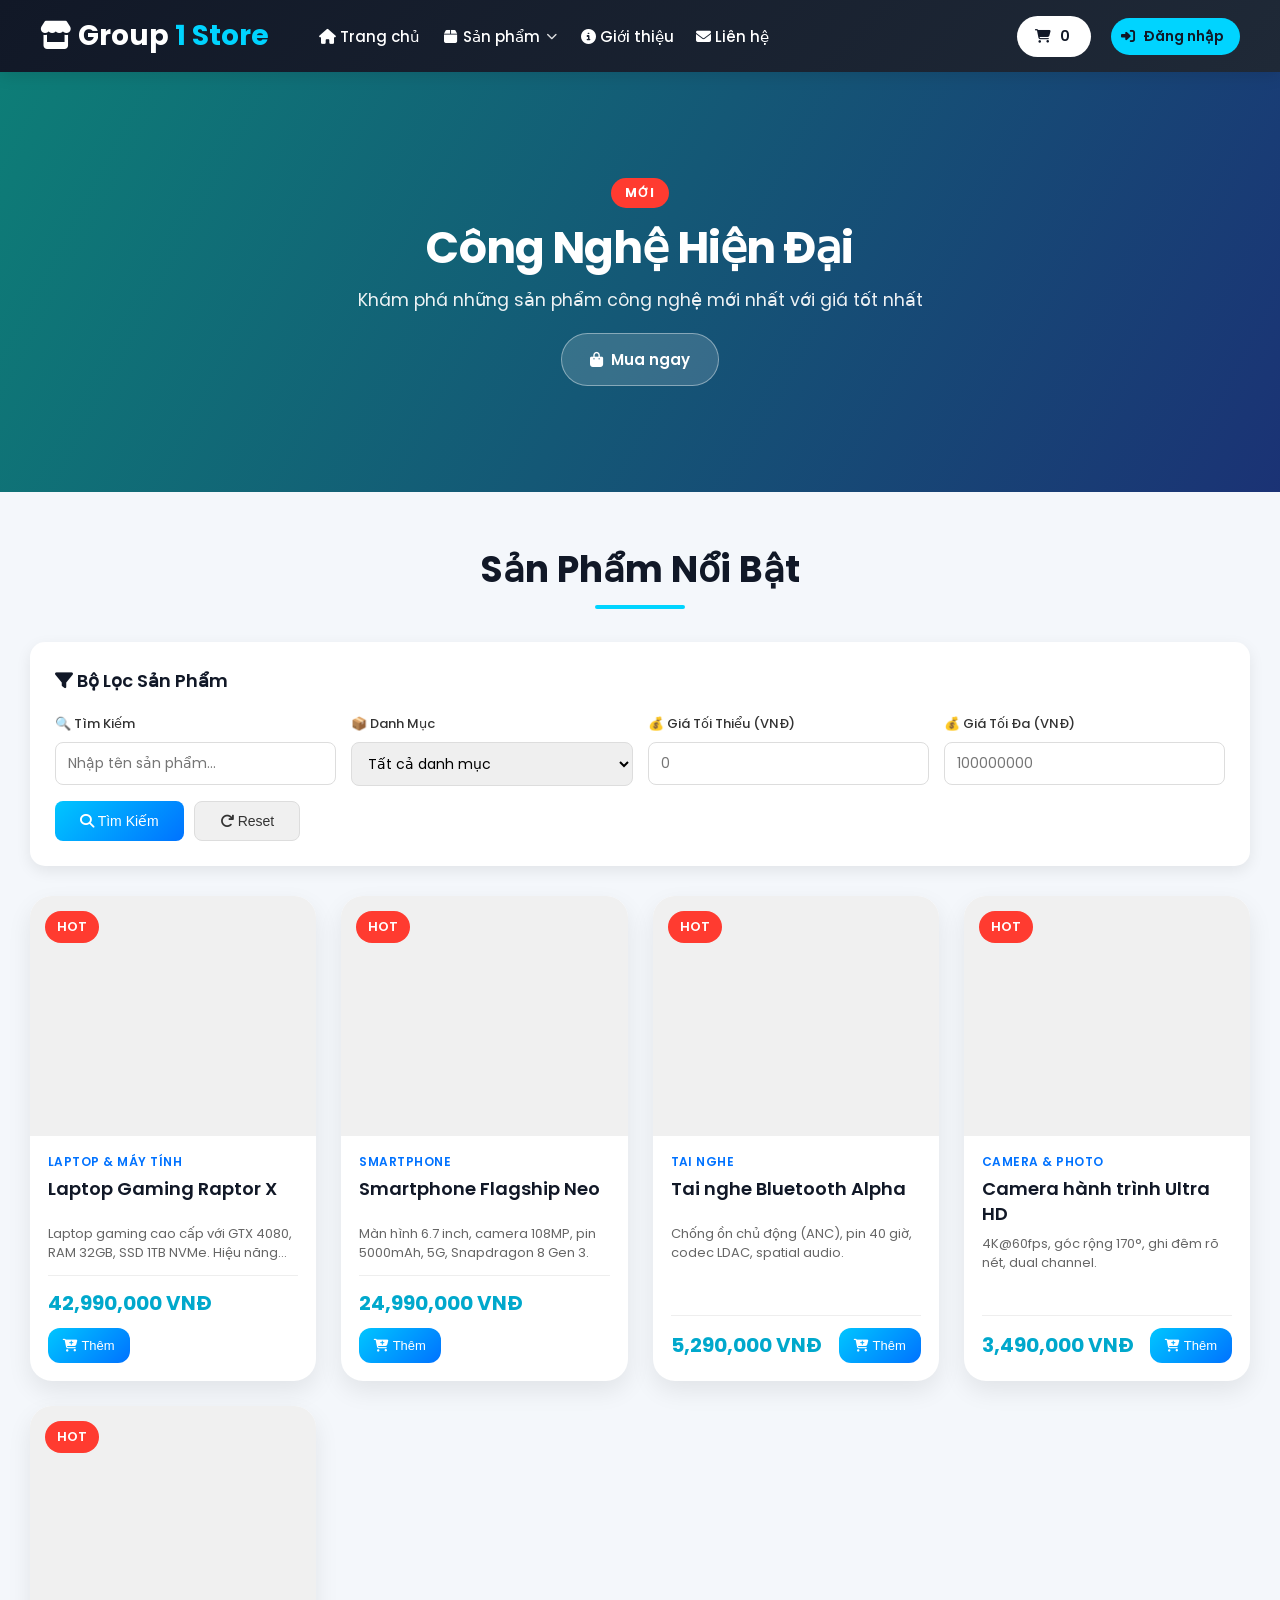
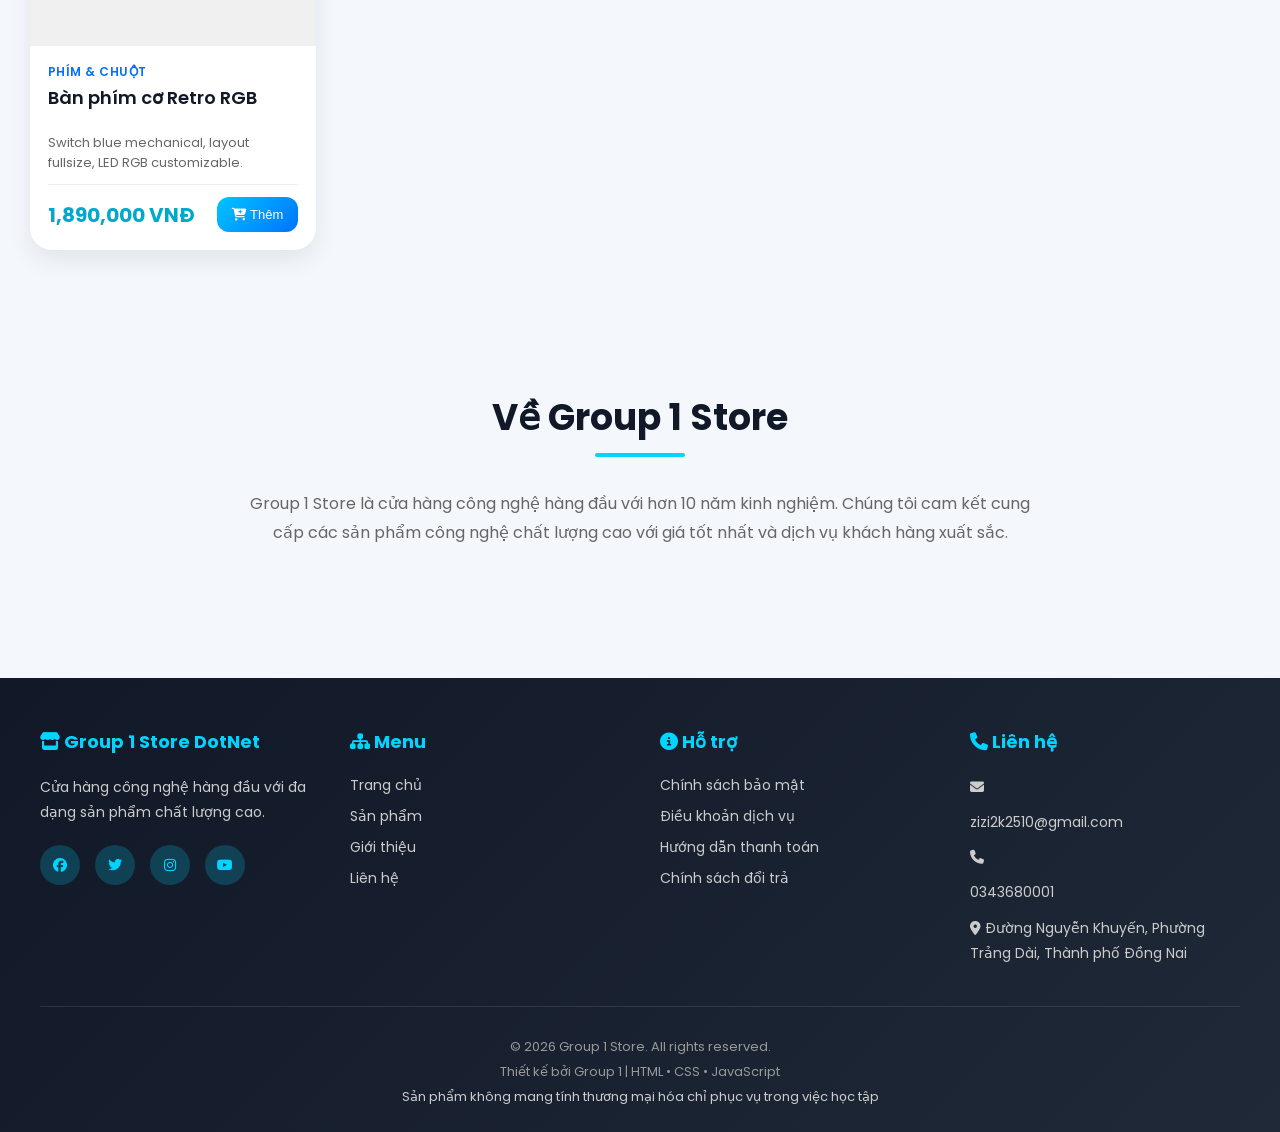
==== commit bd286225: "coupon" ====
--- a/wwwroot/index.html
+++ b/wwwroot/index.html
@@ -14,6 +14,7 @@
 
     <!-- Header/Footer CSS -->
     <link rel="stylesheet" href="css/header-footer.css">
+    <link rel="stylesheet" href="css/promo-carousel.css">
 
     <style>
         * {
@@ -26,94 +27,6 @@
             font-family: 'Poppins', sans-serif;
             background: #f4f7fb;
             color: #222;
-        }
-
-        /* HERO */
-        .hero {
-            height: 420px;
-            background: linear-gradient(rgba(0,0,0,0.55), rgba(0,0,0,0.55)), url('https://images.unsplash.com/photo-1519389950473-47ba0277781c?q=80&w=1920');
-            background-size: cover;
-            background-position: center;
-            display: flex;
-            justify-content: center;
-            align-items: center;
-            text-align: center;
-            color: white;
-            padding: 20px;
-        }
-
-        .hero-content h1 {
-            font-size: 52px;
-            margin-bottom: 15px;
-        }
-
-        .hero-content p {
-            font-size: 18px;
-            opacity: 0.9;
-            margin-bottom: 25px;
-        }
-
-        .hero-btn {
-            padding: 14px 30px;
-            border: none;
-            background: #00d4ff;
-            color: white;
-            font-size: 16px;
-            border-radius: 30px;
-            cursor: pointer;
-            transition: 0.3s;
-        }
-
-            .hero-btn:hover {
-                background: #0099cc;
-                transform: scale(1.05);
-            }
-
-        body.app-user-logged-in .hero {
-            background: linear-gradient(118deg, rgba(13, 148, 136, 0.85), rgba(30, 58, 138, 0.82)), url('https://images.unsplash.com/photo-1519389950473-47ba0277781c?q=80&w=1920');
-            background-size: cover;
-            background-position: center;
-        }
-
-        .member-welcome-strip {
-            display: none;
-            align-items: center;
-            justify-content: center;
-            gap: 12px;
-            flex-wrap: wrap;
-            padding: 12px 20px;
-            font-size: 14px;
-            font-weight: 500;
-            color: #f0fdfa;
-            background: linear-gradient(90deg, #0f766e, #1d4ed8);
-            border-bottom: 1px solid rgba(255, 255, 255, 0.12);
-        }
-
-        .member-welcome-strip-inner {
-            max-width: 1300px;
-            width: 100%;
-            margin: 0 auto;
-            display: flex;
-            align-items: center;
-            gap: 12px;
-            flex-wrap: wrap;
-        }
-
-        .member-welcome-strip a {
-            margin-left: auto;
-            color: #fff;
-            font-weight: 600;
-            text-decoration: none;
-            white-space: nowrap;
-            padding: 6px 14px;
-            border-radius: 999px;
-            background: rgba(255, 255, 255, 0.18);
-            border: 1px solid rgba(255, 255, 255, 0.35);
-            transition: background 0.2s;
-        }
-
-        .member-welcome-strip a:hover {
-            background: rgba(255, 255, 255, 0.28);
         }
 
         /* CONTAINER */
@@ -161,6 +74,7 @@
             display: flex;
             flex-direction: column;
             height: 100%;
+            cursor: pointer;
         }
 
             .product-card:hover {
@@ -448,14 +362,6 @@
 
         /* RESPONSIVE */
         @media(max-width: 768px) {
-            .hero-content h1 {
-                font-size: 34px;
-            }
-
-            .hero-content p {
-                font-size: 15px;
-            }
-
             .filter-grid {
                 grid-template-columns: 1fr;
             }
@@ -563,21 +469,16 @@
         </div>
     </header>
 
-    <div id="member-welcome-strip" class="member-welcome-strip" style="display: none;" role="status" aria-live="polite">
-        <div class="member-welcome-strip-inner">
-            <i class="fa-solid fa-circle-check" aria-hidden="true"></i>
-            <span class="member-welcome-text"></span>
-            <a href="account.html">Khu vực cá nhân <i class="fa-solid fa-arrow-right" aria-hidden="true"></i></a>
-        </div>
-    </div>
-
-    <!-- HERO -->
-    <section class="hero">
-        <div class="hero-content">
-            <h1>Công Nghệ Hiện Đại</h1>
-            <p>Khám phá những sản phẩm công nghệ mới nhất với giá tốt nhất</p>
-            <button class="hero-btn">Mua Ngay</button>
-        </div>
+    <!-- CAROUSEL KHUYẾN MÃI -->
+    <section class="promo-carousel" id="promo-carousel" aria-label="Sản phẩm khuyến mãi">
+        <div class="promo-carousel-inner" id="promo-carousel-inner"></div>
+        <button type="button" class="promo-carousel-nav promo-carousel-prev" id="promo-carousel-prev" aria-label="Slide trước">
+            <i class="fa-solid fa-chevron-left"></i>
+        </button>
+        <button type="button" class="promo-carousel-nav promo-carousel-next" id="promo-carousel-next" aria-label="Slide sau">
+            <i class="fa-solid fa-chevron-right"></i>
+        </button>
+        <div class="promo-carousel-dots" id="promo-carousel-dots" role="tablist" aria-label="Chọn slide"></div>
     </section>
 
     <!-- PRODUCT -->
@@ -642,7 +543,7 @@
         <div class="footer-container">
             <div class="footer-content">
                 <div class="footer-section">
-                    <h4><i class="fa-solid fa-store"></i> Group 1 Store</h4>
+                    <h4><i class="fa-solid fa-store"></i> Group 1 Store DotNet</h4>
                     <p>Cửa hàng công nghệ hàng đầu với đa dạng sản phẩm chất lượng cao.</p>
                     <div class="footer-social">
                         <a href="#" title="Facebook"><i class="fa-brands fa-facebook"></i></a>
@@ -671,23 +572,27 @@
                 <div class="footer-section">
                     <h4><i class="fa-solid fa-phone"></i> Liên hệ</h4>
                     <p>
-                        <i class="fa-solid fa-envelope"></i> 
-                        <a href="mailto:info@group1store.com" style="color: #ccc;">info@group1store.com</a>
+                        
+                        <i class="fa-solid fa-envelope"></i>  <a href="mailto:info@group1store.com" style="color: #ccc;">zizi2k2510@gmail.com</a>
                     </p>
                     <p>
-                        <i class="fa-solid fa-phone"></i> 
-                        <a href="tel:0123456789" style="color: #ccc;">0123 456 789</a>
+
+                        <i class="fa-solid fa-phone"></i> <a href="tel:0343823980" style="color: #ccc;">0343680001</a>
                     </p>
                     <p>
-                        <i class="fa-solid fa-map-marker-alt"></i> 
-                        <span style="color: #ccc;">123 Đường ABC, TP. HCM, Việt Nam</span>
+                        <i class="fa-solid fa-map-marker-alt"></i>
+                        <span style="color: #ccc;">Đường Nguyễn Khuyến, Phường Trảng Dài, Thành phố Đồng Nai</span>
                     </p>
+                    
                 </div>
             </div>
 
             <div class="footer-bottom">
                 <p>&copy; 2026 Group 1 Store. All rights reserved.</p>
                 <p>Thiết kế bởi Group 1 | HTML • CSS • JavaScript</p>
+                <p>
+                    <span style="color: #ccc;">Sản phẩm không mang tính thương mại hóa chỉ phục vụ trong việc học tập</span>
+                </p>
             </div>
         </div>
     </footer>
@@ -696,6 +601,7 @@
     <script src="api.js"></script>
     <script src="js/profile.js"></script>
     <script src="js/header.js"></script>
+    <script src="js/promo-carousel.js"></script>
     <script>
 
         // PAGINATION & FILTERING VARIABLES
@@ -784,10 +690,13 @@
                 const catLine = categoryLabel(p);
                 const catHtml = catLine ? `<p class="product-category">${escapeHtml(catLine)}</p>` : '';
                 const editBtn = (typeof isAdminUser === 'function' && isAdminUser())
-                    ? `<button type="button" class="btn-edit-card" onclick="editProductFromStore(${p.id})" title="Sửa sản phẩm"><i class="fa-solid fa-pen"></i> Sửa</button>`
+                    ? `<button type="button" class="btn-edit-card" onclick="event.stopPropagation(); editProductFromStore(${p.id})" title="Sửa sản phẩm"><i class="fa-solid fa-pen"></i> Sửa</button>`
                     : '';
                 html += `
-                    <div class="product-card">
+                    <div class="product-card" role="link" tabindex="0"
+                         onclick="goToProduct(${p.id})"
+                         onkeydown="if(event.key==='Enter'||event.key===' '){event.preventDefault();goToProduct(${p.id});}"
+                         aria-label="Xem chi tiết ${escapeHtml(p.name)}">
                         <div class="product-image">
                             <span class="discount-badge">HOT</span>
                             <img src="${p.imageUrl || 'https://via.placeholder.com/300'}" alt="${escapeHtml(p.name)}" onerror="this.src='https://via.placeholder.com/300x240?text=No+Image'">
@@ -800,7 +709,7 @@
                                 <div class="price">${Number(p.price).toLocaleString()} VNĐ</div>
                                 <div class="product-actions">
                                     ${editBtn}
-                                    <button type="button" class="btn-add" onclick="addToCart(${p.id})" title="Thêm vào giỏ hàng"><i class="fa-solid fa-cart-plus"></i> Thêm</button>
+                                    <button type="button" class="btn-add" onclick="event.stopPropagation(); addToCart(${p.id})" title="Thêm vào giỏ hàng"><i class="fa-solid fa-cart-plus"></i> Thêm</button>
                                 </div>
                             </div>
                         </div>
@@ -931,6 +840,10 @@
             }
         }
 
+        function goToProduct(productId) {
+            window.location.href = 'product.html?id=' + encodeURIComponent(productId);
+        }
+
         // ADD TO CART
         async function addToCart(productId) {
             if (!checkAuth()) return;
@@ -942,7 +855,7 @@
                 });
 
                 alert("Đã thêm vào giỏ hàng!");
-                updateCartCount();
+                await updateCartCount(1);
             } catch (error) {
                 alert("Không thể thêm vào giỏ! " + error.message);
             }
@@ -962,40 +875,8 @@
             window.location.href = "admin.html?edit=" + encodeURIComponent(productId);
         }
 
-        // UPDATE CART COUNT
-        async function updateCartCount() {
-            try {
-                const token = getToken();
-                if (!token) {
-                    document.getElementById('cart-count').textContent = '0';
-                    return;
-                }
-
-                const cartItems = await apiGet(API_ENDPOINTS.CART);
-                const totalCount = cartItems.reduce((sum, item) => sum + item.quantity, 0);
-                document.getElementById('cart-count').textContent = totalCount;
-            } catch (error) {
-                console.error("Lỗi cập nhật số lượng giỏ hàng:", error);
-            }
-        }
-
         // LOAD
         window.onload = function() {
-            (function syncStoreMemberUi() {
-                if (!getToken()) return;
-                var name = localStorage.getItem('userName');
-                var strip = document.getElementById('member-welcome-strip');
-                var sub = document.querySelector('.hero-content p');
-                if (name && sub) {
-                    sub.textContent = 'Chào ' + name + '! Khám phá sản phẩm và ưu đãi dành cho bạn.';
-                }
-                if (strip && name) {
-                    strip.style.display = 'flex';
-                    var tx = strip.querySelector('.member-welcome-text');
-                    if (tx) tx.textContent = 'Bạn đang đăng nhập với tài khoản: ' + name;
-                }
-            })();
-
             loadCategoryFilterOptions();
             loadProducts();
             updateCartCount();
--- a/wwwroot/css/header-footer.css
+++ b/wwwroot/css/header-footer.css
@@ -193,6 +193,24 @@
     color: white;
 }
 
+.cart-icon #cart-count {
+    display: inline-block;
+    margin-left: 4px;
+    min-width: 1.1em;
+    text-align: center;
+}
+
+.cart-icon #cart-count.cart-count-bump {
+    animation: cartCountBump 0.45s ease;
+}
+
+@keyframes cartCountBump {
+    0% { transform: scale(1); }
+    35% { transform: scale(1.5); color: #fbbf24; }
+    70% { transform: scale(1.15); }
+    100% { transform: scale(1); }
+}
+
 .user-menu {
     position: relative;
 }
--- a/wwwroot/css/promo-carousel.css
+++ b/wwwroot/css/promo-carousel.css
@@ -0,0 +1,212 @@
+.promo-carousel {
+    position: relative;
+    width: 100%;
+    min-height: 420px;
+    overflow: hidden;
+    background: #0f172a;
+}
+
+.promo-carousel-inner {
+    position: relative;
+    width: 100%;
+    height: 420px;
+}
+
+.promo-slide {
+    position: absolute;
+    inset: 0;
+    opacity: 0;
+    visibility: hidden;
+    transition: opacity 0.65s ease, visibility 0.65s;
+    display: flex;
+    align-items: center;
+    justify-content: center;
+    background-size: cover;
+    background-position: center;
+}
+
+.promo-slide.is-active {
+    opacity: 1;
+    visibility: visible;
+    z-index: 1;
+}
+
+.promo-slide::before {
+    content: '';
+    position: absolute;
+    inset: 0;
+    background: linear-gradient(118deg, rgba(13, 148, 136, 0.82), rgba(30, 58, 138, 0.78));
+    z-index: 0;
+}
+
+.promo-slide-content {
+    position: relative;
+    z-index: 2;
+    text-align: center;
+    color: #fff;
+    max-width: 720px;
+    padding: 24px 28px;
+}
+
+.promo-slide-badge {
+    display: inline-block;
+    background: #ff3b30;
+    color: #fff;
+    font-size: 12px;
+    font-weight: 700;
+    letter-spacing: 0.08em;
+    padding: 6px 14px;
+    border-radius: 999px;
+    margin-bottom: 14px;
+}
+
+.promo-slide-content h1 {
+    font-size: clamp(1.75rem, 4vw, 2.75rem);
+    font-weight: 700;
+    margin-bottom: 12px;
+    line-height: 1.2;
+    letter-spacing: -0.02em;
+}
+
+.promo-slide-content p {
+    font-size: clamp(0.95rem, 2vw, 1.1rem);
+    opacity: 0.92;
+    margin-bottom: 18px;
+    line-height: 1.55;
+}
+
+.promo-price-row {
+    display: flex;
+    align-items: baseline;
+    justify-content: center;
+    gap: 12px;
+    flex-wrap: wrap;
+    margin-bottom: 22px;
+}
+
+.promo-price-current {
+    font-size: clamp(1.25rem, 3vw, 1.65rem);
+    font-weight: 700;
+    color: #7dd3fc;
+}
+
+.promo-price-old {
+    font-size: 1rem;
+    text-decoration: line-through;
+    opacity: 0.75;
+}
+
+.promo-slide-actions {
+    display: flex;
+    flex-wrap: wrap;
+    gap: 12px;
+    justify-content: center;
+}
+
+.promo-btn {
+    padding: 14px 28px;
+    border: none;
+    border-radius: 30px;
+    font-size: 15px;
+    font-weight: 600;
+    font-family: 'Poppins', sans-serif;
+    cursor: pointer;
+    text-decoration: none;
+    display: inline-flex;
+    align-items: center;
+    gap: 8px;
+    transition: transform 0.25s, box-shadow 0.25s;
+}
+
+.promo-btn-primary {
+    background: #00d4ff;
+    color: #0f172a;
+    box-shadow: 0 8px 24px rgba(0, 212, 255, 0.35);
+}
+
+.promo-btn-primary:hover {
+    transform: scale(1.05);
+    background: #38e8ff;
+}
+
+.promo-btn-ghost {
+    background: rgba(255, 255, 255, 0.15);
+    color: #fff;
+    border: 1px solid rgba(255, 255, 255, 0.4);
+}
+
+.promo-btn-ghost:hover {
+    background: rgba(255, 255, 255, 0.25);
+}
+
+.promo-carousel-nav {
+    position: absolute;
+    top: 50%;
+    transform: translateY(-50%);
+    z-index: 5;
+    width: 44px;
+    height: 44px;
+    border: none;
+    border-radius: 50%;
+    background: rgba(255, 255, 255, 0.2);
+    color: #fff;
+    font-size: 18px;
+    cursor: pointer;
+    backdrop-filter: blur(4px);
+    transition: background 0.2s;
+}
+
+.promo-carousel-nav:hover {
+    background: rgba(255, 255, 255, 0.35);
+}
+
+.promo-carousel-prev { left: 16px; }
+.promo-carousel-next { right: 16px; }
+
+.promo-carousel-dots {
+    position: absolute;
+    bottom: 20px;
+    left: 50%;
+    transform: translateX(-50%);
+    z-index: 5;
+    display: flex;
+    gap: 8px;
+}
+
+.promo-dot {
+    width: 10px;
+    height: 10px;
+    border-radius: 50%;
+    border: 2px solid rgba(255, 255, 255, 0.6);
+    background: transparent;
+    cursor: pointer;
+    padding: 0;
+    transition: background 0.25s, transform 0.25s;
+}
+
+.promo-dot.is-active {
+    background: #00d4ff;
+    border-color: #00d4ff;
+    transform: scale(1.15);
+}
+
+body.app-user-logged-in .promo-slide::before {
+    background: linear-gradient(118deg, rgba(13, 148, 136, 0.88), rgba(30, 58, 138, 0.85));
+}
+
+@media (max-width: 640px) {
+    .promo-carousel,
+    .promo-carousel-inner {
+        min-height: 380px;
+        height: 380px;
+    }
+
+    .promo-carousel-nav {
+        width: 36px;
+        height: 36px;
+        font-size: 14px;
+    }
+
+    .promo-carousel-prev { left: 8px; }
+    .promo-carousel-next { right: 8px; }
+}
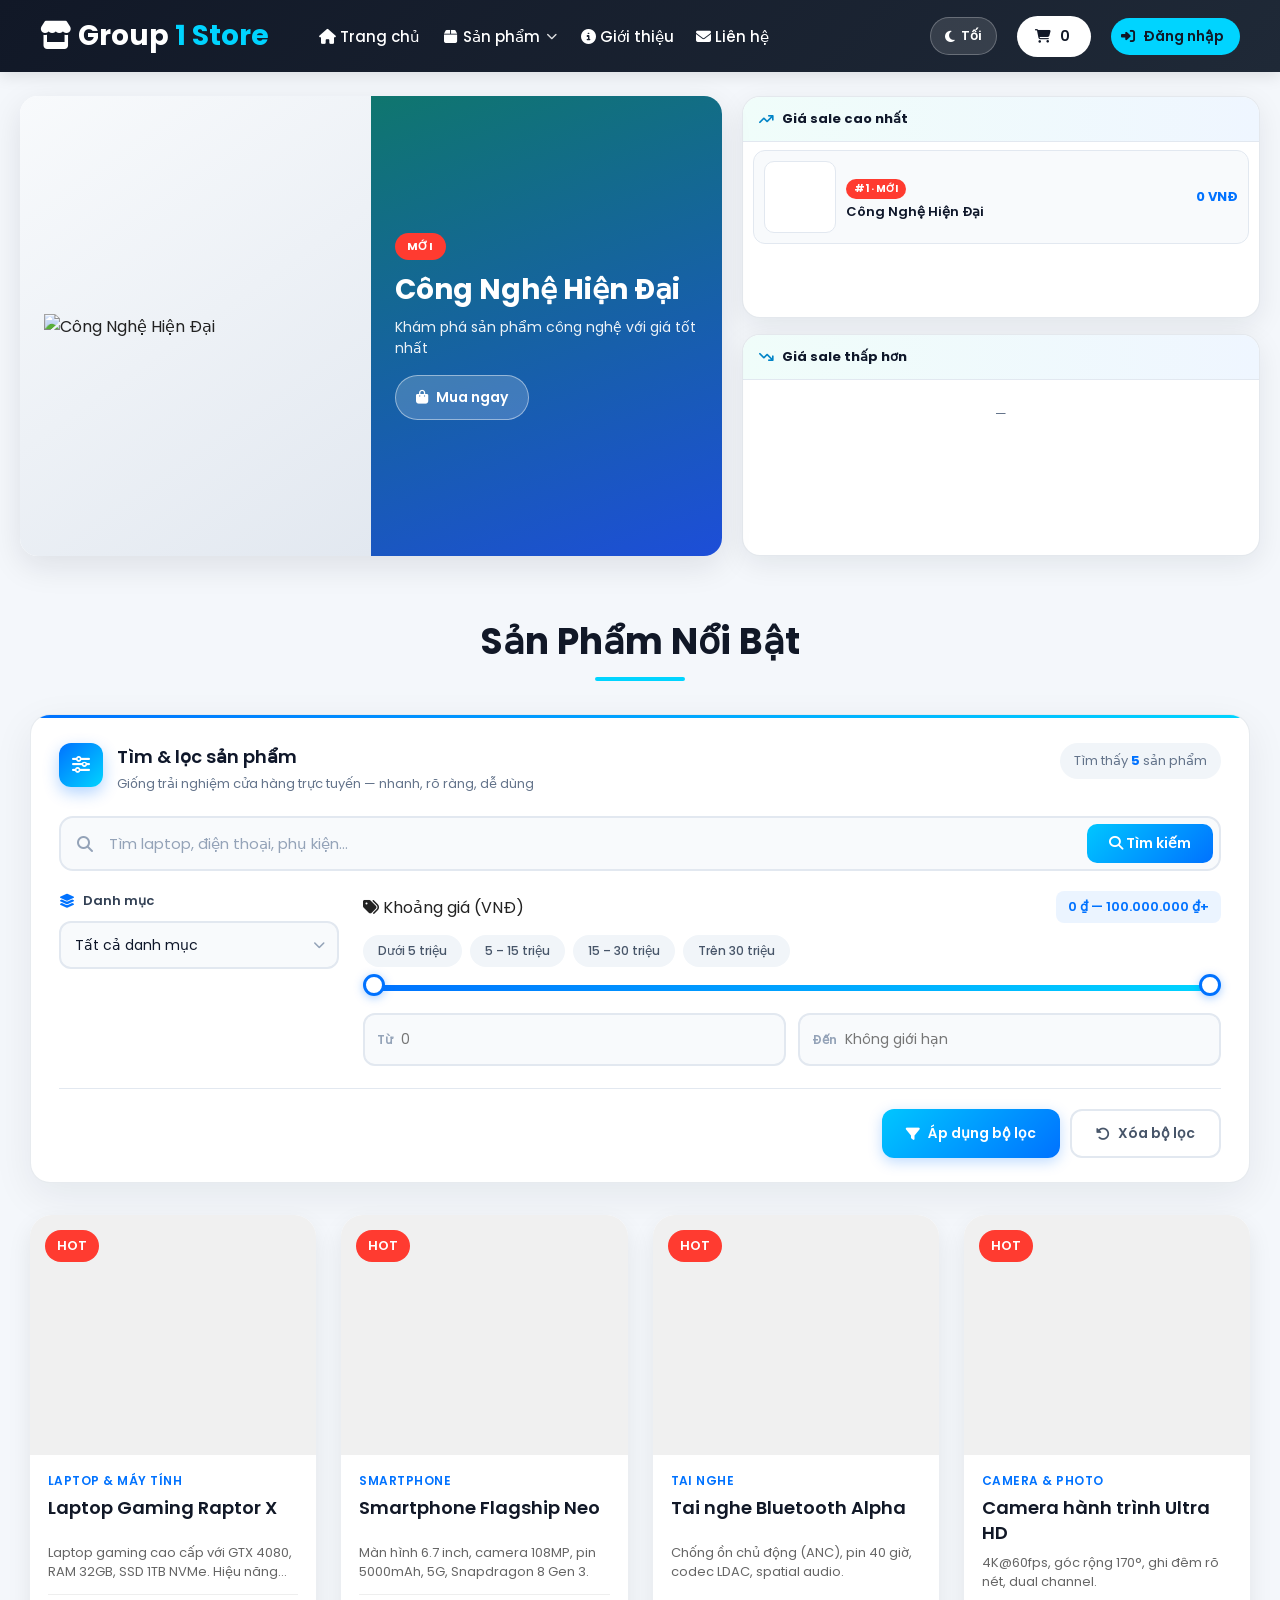
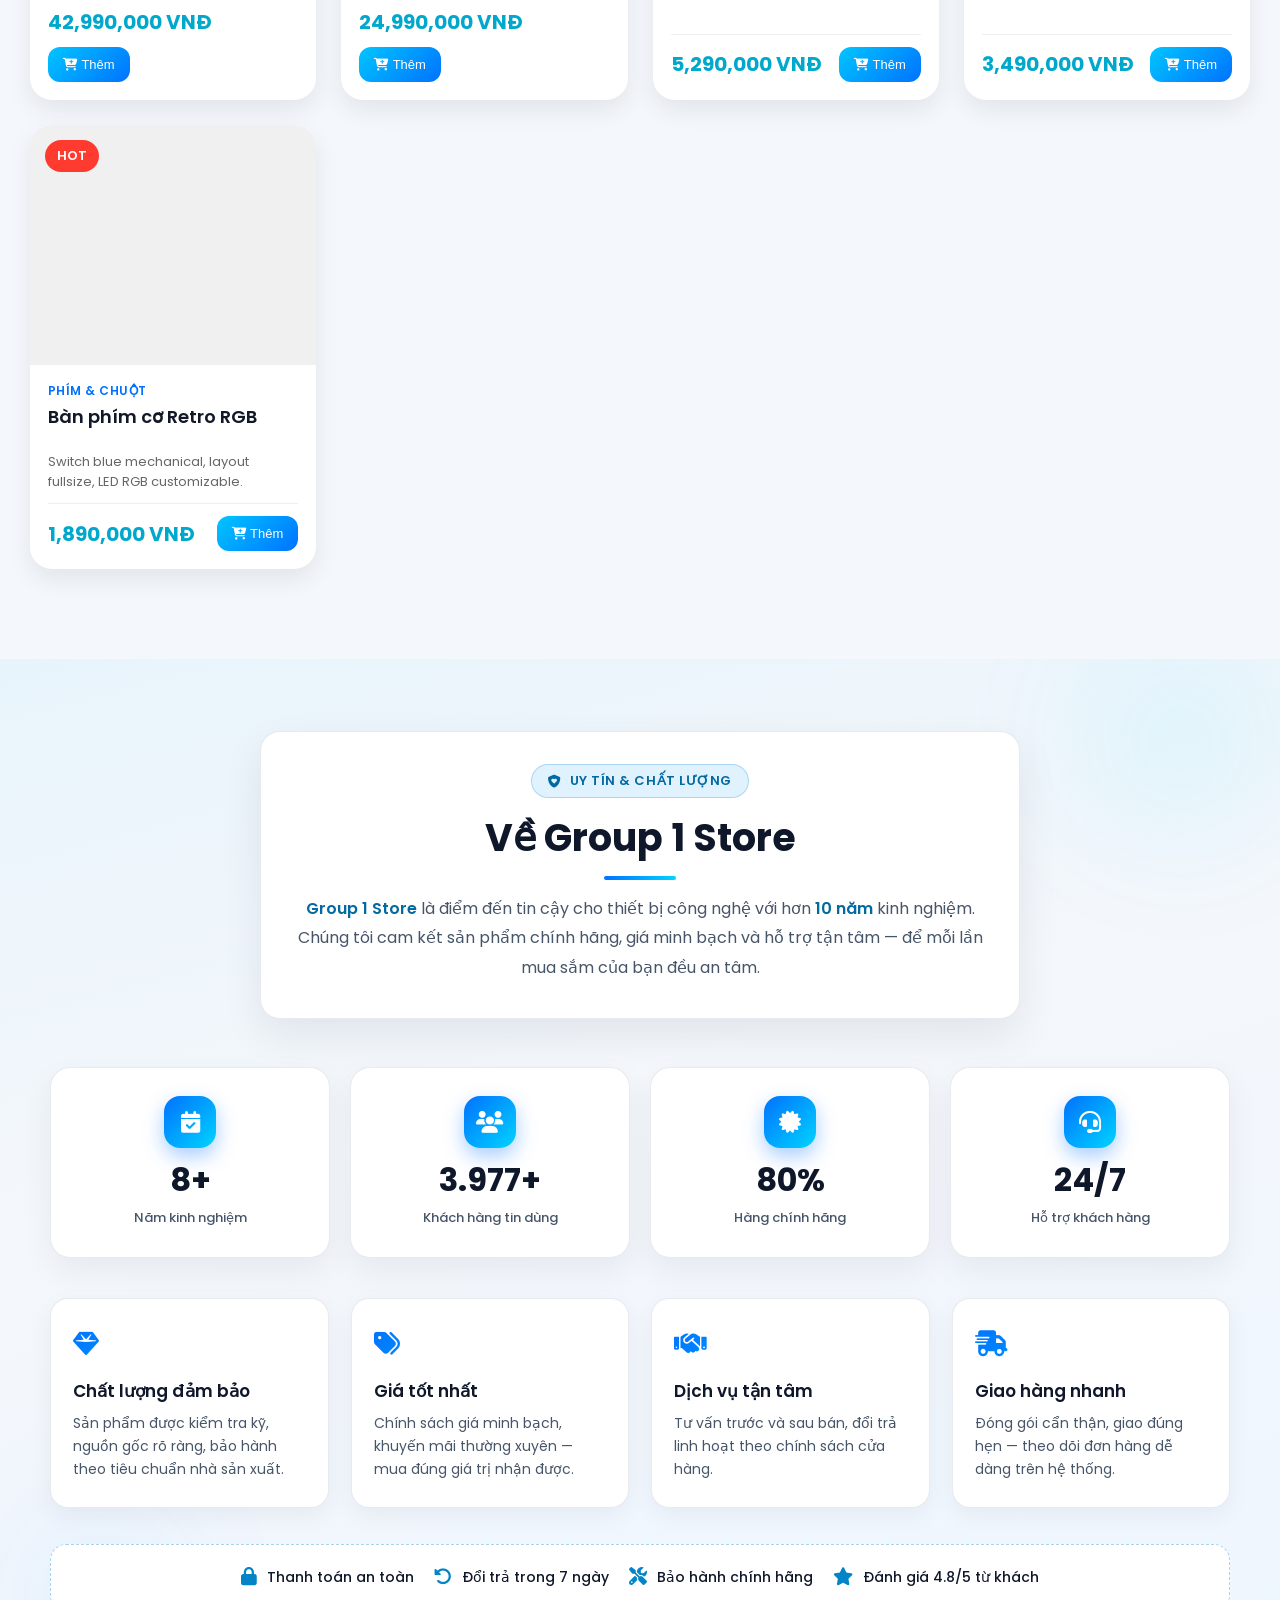
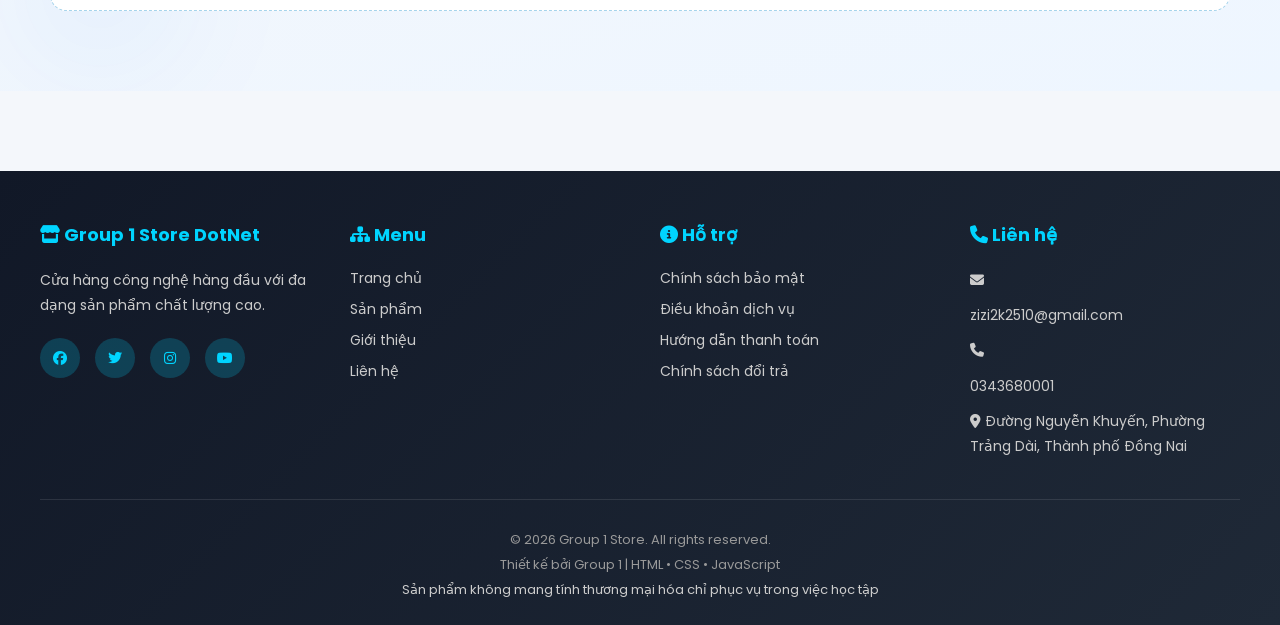
==== commit 5d06c996: "Làm lại phần giới thiệu và bộ lọc" ====
--- a/wwwroot/index.html
+++ b/wwwroot/index.html
@@ -3,6 +3,7 @@
 <head>
     <meta charset="UTF-8" />
     <meta name="viewport" content="width=device-width, initial-scale=1.0" />
+    <script src="js/theme.js"></script>
     <title>Group 1 Store - Cửa hàng công nghệ hàng đầu</title>
 
     <!-- Google Font -->
@@ -13,8 +14,11 @@
           href="https://cdnjs.cloudflare.com/ajax/libs/font-awesome/6.5.2/css/all.min.css" />
 
     <!-- Header/Footer CSS -->
+    <link rel="stylesheet" href="css/theme.css">
     <link rel="stylesheet" href="css/header-footer.css">
     <link rel="stylesheet" href="css/promo-carousel.css">
+    <link rel="stylesheet" href="css/about-trust.css">
+    <link rel="stylesheet" href="css/product-filter.css">
 
     <style>
         * {
@@ -217,93 +221,6 @@
             background: #fde68a;
             border-color: #d97706;
         }
-        .filter-section {
-            background: white;
-            padding: 25px;
-            border-radius: 15px;
-            margin-bottom: 30px;
-            box-shadow: 0 5px 15px rgba(0,0,0,0.08);
-        }
-
-        .filter-title {
-            font-size: 18px;
-            font-weight: 600;
-            margin-bottom: 20px;
-            color: #111827;
-        }
-
-        .filter-grid {
-            display: grid;
-            grid-template-columns: repeat(auto-fit, minmax(200px, 1fr));
-            gap: 15px;
-        }
-
-        .filter-item {
-            display: flex;
-            flex-direction: column;
-        }
-
-        .filter-item label {
-            font-size: 13px;
-            font-weight: 500;
-            color: #333;
-            margin-bottom: 8px;
-        }
-
-        .filter-item input,
-        .filter-item select {
-            padding: 10px 12px;
-            border: 1px solid #ddd;
-            border-radius: 8px;
-            font-size: 14px;
-            font-family: 'Poppins', sans-serif;
-        }
-
-            .filter-item input:focus,
-            .filter-item select:focus {
-                outline: none;
-                border-color: #00d4ff;
-                box-shadow: 0 0 0 3px rgba(0, 212, 255, 0.1);
-            }
-
-        .filter-buttons {
-            display: flex;
-            gap: 10px;
-            margin-top: 15px;
-            flex-wrap: wrap;
-        }
-
-        .btn-filter,
-        .btn-reset {
-            padding: 11px 25px;
-            border: none;
-            border-radius: 8px;
-            cursor: pointer;
-            font-weight: 500;
-            transition: 0.3s;
-            font-size: 14px;
-        }
-
-        .btn-filter {
-            background: linear-gradient(135deg, #00c6ff, #0072ff);
-            color: white;
-        }
-
-            .btn-filter:hover {
-                transform: translateY(-2px);
-                box-shadow: 0 5px 15px rgba(0, 114, 255, 0.4);
-            }
-
-        .btn-reset {
-            background: #f0f0f0;
-            color: #333;
-            border: 1px solid #ddd;
-        }
-
-            .btn-reset:hover {
-                background: #e8e8e8;
-            }
-
         /* PAGINATION */
         .pagination-section {
             display: flex;
@@ -362,10 +279,6 @@
 
         /* RESPONSIVE */
         @media(max-width: 768px) {
-            .filter-grid {
-                grid-template-columns: 1fr;
-            }
-
             .product-grid {
                 grid-template-columns: repeat(2, 1fr);
                 gap: 15px;
@@ -394,16 +307,13 @@
                 grid-template-columns: 1fr;
             }
 
-            .filter-grid {
-                grid-template-columns: 1fr;
-            }
         }
     </style>
 </head>
 <body>
 
     <!-- HEADER -->
-    <header>
+    <header class="site-header">
         <div class="header-container">
             <div class="logo" onclick="navigateToHome()" title="Trang chủ">
                 <i class="fa-solid fa-store"></i> Group <span>1 Store</span>
@@ -469,16 +379,36 @@
         </div>
     </header>
 
-    <!-- CAROUSEL KHUYẾN MÃI -->
-    <section class="promo-carousel" id="promo-carousel" aria-label="Sản phẩm khuyến mãi">
-        <div class="promo-carousel-inner" id="promo-carousel-inner"></div>
-        <button type="button" class="promo-carousel-nav promo-carousel-prev" id="promo-carousel-prev" aria-label="Slide trước">
-            <i class="fa-solid fa-chevron-left"></i>
-        </button>
-        <button type="button" class="promo-carousel-nav promo-carousel-next" id="promo-carousel-next" aria-label="Slide sau">
-            <i class="fa-solid fa-chevron-right"></i>
-        </button>
-        <div class="promo-carousel-dots" id="promo-carousel-dots" role="tablist" aria-label="Chọn slide"></div>
+    <!-- KHU VỰC SALE: carousel trái | bảng giá phải -->
+    <section class="promo-showcase" aria-label="Sản phẩm đang sale">
+        <div class="promo-showcase-grid">
+            <div class="promo-showcase-left">
+                <div class="promo-carousel" id="promo-carousel">
+                    <div class="promo-carousel-inner" id="promo-carousel-inner"></div>
+                    <button type="button" class="promo-carousel-nav promo-carousel-prev" id="promo-carousel-prev" aria-label="Slide trước">
+                        <i class="fa-solid fa-chevron-left"></i>
+                    </button>
+                    <button type="button" class="promo-carousel-next promo-carousel-nav" id="promo-carousel-next" aria-label="Slide sau">
+                        <i class="fa-solid fa-chevron-right"></i>
+                    </button>
+                    <div class="promo-carousel-dots" id="promo-carousel-dots" role="tablist" aria-label="Chọn slide"></div>
+                </div>
+            </div>
+            <aside class="promo-showcase-right">
+                <div class="promo-rank-panel promo-rank-panel--top">
+                    <div class="promo-rank-panel__head">
+                        <i class="fa-solid fa-arrow-trend-up"></i> Giá sale cao nhất
+                    </div>
+                    <div id="promo-list-top" class="promo-sale-list"></div>
+                </div>
+                <div class="promo-rank-panel promo-rank-panel--bottom">
+                    <div class="promo-rank-panel__head">
+                        <i class="fa-solid fa-arrow-trend-down"></i> Giá sale thấp hơn
+                    </div>
+                    <div id="promo-list-bottom" class="promo-sale-list"></div>
+                </div>
+            </aside>
+        </div>
     </section>
 
     <!-- PRODUCT -->
@@ -486,32 +416,81 @@
 
         <h2 class="section-title">Sản Phẩm Nổi Bật</h2>
 
-        <!-- FILTER SECTION -->
-        <div class="filter-section">
-            <div class="filter-title"><i class="fa-solid fa-filter"></i> Bộ Lọc Sản Phẩm</div>
-            <div class="filter-grid">
-                <div class="filter-item">
-                    <label for="search-input">🔍 Tìm Kiếm</label>
-                    <input type="text" id="search-input" placeholder="Nhập tên sản phẩm...">
-                </div>
-                <div class="filter-item">
-                    <label for="category-filter">📦 Danh Mục</label>
-                    <select id="category-filter">
-                        <option value="">Tất cả danh mục</option>
-                    </select>
-                </div>
-                <div class="filter-item">
-                    <label for="min-price">💰 Giá Tối Thiểu (VNĐ)</label>
-                    <input type="number" id="min-price" placeholder="0" min="0">
-                </div>
-                <div class="filter-item">
-                    <label for="max-price">💰 Giá Tối Đa (VNĐ)</label>
-                    <input type="number" id="max-price" placeholder="100000000" min="0">
-                </div>
-            </div>
-            <div class="filter-buttons">
-                <button class="btn-filter" onclick="applyFilters()"><i class="fa-solid fa-search"></i> Tìm Kiếm</button>
-                <button class="btn-reset" onclick="resetFilters()"><i class="fa-solid fa-redo"></i> Reset</button>
+        <!-- FILTER -->
+        <div class="product-filter" id="product-filter" role="search" aria-label="Bộ lọc sản phẩm">
+            <div class="product-filter__head">
+                <div class="product-filter__title">
+                    <i class="fa-solid fa-sliders" aria-hidden="true"></i>
+                    <div>
+                        <h3>Tìm &amp; lọc sản phẩm</h3>
+                        <p>Giống trải nghiệm cửa hàng trực tuyến — nhanh, rõ ràng, dễ dùng</p>
+                    </div>
+                </div>
+                <span class="product-filter__result-hint" id="filter-result-hint">Nhập từ khóa hoặc chọn bộ lọc</span>
+            </div>
+
+            <div class="product-filter__search-wrap">
+                <div class="product-filter__search">
+                    <i class="fa-solid fa-magnifying-glass" aria-hidden="true"></i>
+                    <input type="search" id="search-input" placeholder="Tìm laptop, điện thoại, phụ kiện..." autocomplete="off" enterkeyhint="search">
+                    <button type="button" class="product-filter__search-btn" id="btn-search-quick" aria-label="Tìm kiếm">
+                        <i class="fa-solid fa-search"></i> Tìm kiếm
+                    </button>
+                </div>
+            </div>
+
+            <div class="product-filter__body">
+                <div class="product-filter__field">
+                    <label for="category-filter"><i class="fa-solid fa-layer-group"></i> Danh mục</label>
+                    <div class="product-filter__select-wrap">
+                        <select id="category-filter" aria-label="Chọn danh mục">
+                            <option value="">Tất cả danh mục</option>
+                        </select>
+                        <i class="fa-solid fa-chevron-down" aria-hidden="true"></i>
+                    </div>
+                </div>
+
+                <div class="product-filter__price">
+                    <div class="product-filter__price-header">
+                        <label><i class="fa-solid fa-tags"></i> Khoảng giá (VNĐ)</label>
+                        <span class="product-filter__price-display" id="price-range-display">0 ₫ — 100.000.000 ₫+</span>
+                    </div>
+                    <div class="product-filter__presets" role="group" aria-label="Chọn nhanh khoảng giá">
+                        <button type="button" class="product-filter__preset" data-min="0" data-max="5000000">Dưới 5 triệu</button>
+                        <button type="button" class="product-filter__preset" data-min="5000000" data-max="15000000">5 – 15 triệu</button>
+                        <button type="button" class="product-filter__preset" data-min="15000000" data-max="30000000">15 – 30 triệu</button>
+                        <button type="button" class="product-filter__preset" data-min="30000000" data-max="100000000">Trên 30 triệu</button>
+                    </div>
+                    <div class="product-filter__range-track">
+                        <div class="product-filter__range-fill" id="price-range-fill"></div>
+                        <div class="product-filter__range-inputs">
+                            <input type="range" id="price-range-min" min="0" max="100000000" step="100000" value="0" aria-label="Giá tối thiểu">
+                            <input type="range" id="price-range-max" min="0" max="100000000" step="100000" value="100000000" aria-label="Giá tối đa">
+                        </div>
+                    </div>
+                    <div class="product-filter__price-inputs">
+                        <div class="product-filter__price-box">
+                            <span>Từ</span>
+                            <input type="number" id="min-price" placeholder="0" min="0" aria-label="Giá tối thiểu">
+                        </div>
+                        <div class="product-filter__price-box">
+                            <span>Đến</span>
+                            <input type="number" id="max-price" placeholder="Không giới hạn" min="0" aria-label="Giá tối đa">
+                        </div>
+                    </div>
+                </div>
+            </div>
+
+            <div class="product-filter__footer">
+                <div class="product-filter__chips" id="filter-active-chips" hidden></div>
+                <div class="product-filter__buttons">
+                    <button type="button" class="product-filter__btn product-filter__btn--apply" id="btn-apply-filters">
+                        <i class="fa-solid fa-filter"></i> Áp dụng bộ lọc
+                    </button>
+                    <button type="button" class="product-filter__btn product-filter__btn--reset" id="btn-reset-filters">
+                        <i class="fa-solid fa-rotate-left"></i> Xóa bộ lọc
+                    </button>
+                </div>
             </div>
         </div>
 
@@ -528,15 +507,76 @@
 
     </div>
 
-    <!-- ABOUT SECTION -->
-    <div class="container" id="about">
-        <h2 class="section-title">Về Group 1 Store</h2>
-        <p style="text-align: center; color: #666; line-height: 1.8; max-width: 800px; margin: 0 auto;">
-            Group 1 Store là cửa hàng công nghệ hàng đầu với hơn 10 năm kinh nghiệm. 
-            Chúng tôi cam kết cung cấp các sản phẩm công nghệ chất lượng cao với giá tốt nhất 
-            và dịch vụ khách hàng xuất sắc.
-        </p>
-    </div>
+    <!-- ABOUT — tin cậy khách hàng -->
+    <section class="about-trust" id="about" aria-labelledby="about-title">
+        <div class="about-trust-inner">
+            <div class="about-trust-header reveal">
+                <span class="about-trust-eyebrow">
+                    <i class="fa-solid fa-shield-heart" aria-hidden="true"></i>
+                    Uy tín &amp; chất lượng
+                </span>
+                <h2 id="about-title">Về Group 1 Store</h2>
+                <p class="about-trust-lead">
+                    <strong>Group 1 Store</strong> là điểm đến tin cậy cho thiết bị công nghệ với hơn
+                    <strong>10 năm</strong> kinh nghiệm. Chúng tôi cam kết sản phẩm chính hãng, giá minh bạch
+                    và hỗ trợ tận tâm — để mỗi lần mua sắm của bạn đều an tâm.
+                </p>
+            </div>
+
+            <div class="about-trust-stats">
+                <article class="about-stat-card reveal reveal-delay-1">
+                    <div class="about-stat-icon" aria-hidden="true"><i class="fa-solid fa-calendar-check"></i></div>
+                    <span class="about-stat-value" data-count="10" data-suffix="+">0</span>
+                    <span class="about-stat-label">Năm kinh nghiệm</span>
+                </article>
+                <article class="about-stat-card reveal reveal-delay-2">
+                    <div class="about-stat-icon" aria-hidden="true"><i class="fa-solid fa-users"></i></div>
+                    <span class="about-stat-value" data-count="5000" data-suffix="+">0</span>
+                    <span class="about-stat-label">Khách hàng tin dùng</span>
+                </article>
+                <article class="about-stat-card reveal reveal-delay-3">
+                    <div class="about-stat-icon" aria-hidden="true"><i class="fa-solid fa-certificate"></i></div>
+                    <span class="about-stat-value" data-count="100" data-suffix="%">0</span>
+                    <span class="about-stat-label">Hàng chính hãng</span>
+                </article>
+                <article class="about-stat-card reveal reveal-delay-4">
+                    <div class="about-stat-icon" aria-hidden="true"><i class="fa-solid fa-headset"></i></div>
+                    <span class="about-stat-value about-stat-value--static">24/7</span>
+                    <span class="about-stat-label">Hỗ trợ khách hàng</span>
+                </article>
+            </div>
+
+            <div class="about-trust-pillars">
+                <article class="about-pillar reveal reveal-delay-1">
+                    <div class="about-pillar-icon" aria-hidden="true"><i class="fa-solid fa-gem"></i></div>
+                    <h3>Chất lượng đảm bảo</h3>
+                    <p>Sản phẩm được kiểm tra kỹ, nguồn gốc rõ ràng, bảo hành theo tiêu chuẩn nhà sản xuất.</p>
+                </article>
+                <article class="about-pillar reveal reveal-delay-2">
+                    <div class="about-pillar-icon" aria-hidden="true"><i class="fa-solid fa-tags"></i></div>
+                    <h3>Giá tốt nhất</h3>
+                    <p>Chính sách giá minh bạch, khuyến mãi thường xuyên — mua đúng giá trị nhận được.</p>
+                </article>
+                <article class="about-pillar reveal reveal-delay-3">
+                    <div class="about-pillar-icon" aria-hidden="true"><i class="fa-solid fa-handshake"></i></div>
+                    <h3>Dịch vụ tận tâm</h3>
+                    <p>Tư vấn trước và sau bán, đổi trả linh hoạt theo chính sách cửa hàng.</p>
+                </article>
+                <article class="about-pillar reveal reveal-delay-4">
+                    <div class="about-pillar-icon" aria-hidden="true"><i class="fa-solid fa-truck-fast"></i></div>
+                    <h3>Giao hàng nhanh</h3>
+                    <p>Đóng gói cẩn thận, giao đúng hẹn — theo dõi đơn hàng dễ dàng trên hệ thống.</p>
+                </article>
+            </div>
+
+            <div class="about-trust-badges reveal">
+                <span class="about-badge"><i class="fa-solid fa-lock" aria-hidden="true"></i> Thanh toán an toàn</span>
+                <span class="about-badge"><i class="fa-solid fa-rotate-left" aria-hidden="true"></i> Đổi trả trong 7 ngày</span>
+                <span class="about-badge"><i class="fa-solid fa-screwdriver-wrench" aria-hidden="true"></i> Bảo hành chính hãng</span>
+                <span class="about-badge"><i class="fa-solid fa-star" aria-hidden="true"></i> Đánh giá 4.8/5 từ khách</span>
+            </div>
+        </div>
+    </section>
 
     <!-- FOOTER -->
     <footer>
@@ -730,6 +770,10 @@
                 document.getElementById('prev-btn').disabled = currentPage === 1;
                 document.getElementById('next-btn').disabled = currentPage === totalPages;
             }
+
+            if (window.ProductFilter?.updateResultHint) {
+                ProductFilter.updateResultHint(totalCount);
+            }
         }
 
         async function loadProducts() {
@@ -893,6 +937,8 @@
         };
 
     </script>
+    <script src="js/product-filter.js"></script>
+    <script src="js/about-trust.js"></script>
 
 </body>
 </html>
--- a/wwwroot/css/theme.css
+++ b/wwwroot/css/theme.css
@@ -0,0 +1,387 @@
+/* Giao diện sáng / tối — biến dùng chung */
+:root,
+html[data-theme="light"] {
+    --th-bg: #f4f7fb;
+    --th-bg-elevated: #ffffff;
+    --th-bg-muted: #eef2f7;
+    --th-text: #0f172a;
+    --th-text-muted: #64748b;
+    --th-border: rgba(148, 163, 184, 0.35);
+    --th-accent: #0072ff;
+    --th-accent-soft: #00d4ff;
+    --th-card-shadow: 0 10px 25px rgba(0, 0, 0, 0.08);
+    --th-input-bg: #ffffff;
+    --th-input-border: #ddd;
+}
+
+html[data-theme="dark"] {
+    --th-bg: #0f172a;
+    --th-bg-elevated: #1e293b;
+    --th-bg-muted: #334155;
+    --th-text: #f1f5f9;
+    --th-text-muted: #94a3b8;
+    --th-border: rgba(148, 163, 184, 0.22);
+    --th-accent: #38bdf8;
+    --th-accent-soft: #22d3ee;
+    --th-card-shadow: 0 10px 28px rgba(0, 0, 0, 0.35);
+    --th-input-bg: #1e293b;
+    --th-input-border: #475569;
+    color-scheme: dark;
+}
+
+html[data-theme="light"] {
+    color-scheme: light;
+}
+
+/* Nút chuyển theme */
+.theme-toggle-btn {
+    display: inline-flex;
+    align-items: center;
+    gap: 6px;
+    padding: 8px 14px;
+    border-radius: 999px;
+    border: 1px solid rgba(255, 255, 255, 0.25);
+    background: rgba(255, 255, 255, 0.12);
+    color: #fff;
+    font-family: 'Poppins', sans-serif;
+    font-size: 13px;
+    font-weight: 600;
+    cursor: pointer;
+    transition: background 0.2s, border-color 0.2s, transform 0.2s;
+}
+
+.theme-toggle-btn:hover {
+    background: rgba(0, 212, 255, 0.25);
+    border-color: #00d4ff;
+    transform: translateY(-1px);
+}
+
+.theme-toggle-btn.is-dark {
+    background: rgba(251, 191, 36, 0.2);
+    border-color: rgba(251, 191, 36, 0.45);
+}
+
+.theme-toggle-btn--floating {
+    position: fixed;
+    top: 16px;
+    right: 16px;
+    z-index: 9999;
+    box-shadow: 0 8px 24px rgba(0, 0, 0, 0.25);
+}
+
+@media (max-width: 520px) {
+    .theme-toggle-label {
+        display: none;
+    }
+    .theme-toggle-btn {
+        padding: 8px 11px;
+    }
+}
+
+/* Trang cửa hàng (không phải member-page) */
+html[data-theme="dark"] body:not(.member-page):not(.admin-page) {
+    background: var(--th-bg) !important;
+    color: var(--th-text);
+}
+
+html[data-theme="dark"] body.has-user-background {
+    background-image: linear-gradient(rgba(15, 23, 42, 0.92), rgba(15, 23, 42, 0.95)), var(--user-bg, none) !important;
+}
+
+html[data-theme="dark"] .section-title {
+    color: var(--th-text) !important;
+}
+
+html[data-theme="dark"] .container {
+    color: var(--th-text);
+}
+
+html[data-theme="dark"] .product-card {
+    background: var(--th-bg-elevated) !important;
+    box-shadow: var(--th-card-shadow) !important;
+    border: 1px solid var(--th-border);
+}
+
+html[data-theme="dark"] .product-name {
+    color: var(--th-text) !important;
+}
+
+html[data-theme="dark"] .product-desc {
+    color: var(--th-text-muted) !important;
+}
+
+html[data-theme="dark"] .product-category {
+    color: var(--th-accent) !important;
+}
+
+html[data-theme="dark"] .product-image {
+    background: var(--th-bg-muted) !important;
+}
+
+html[data-theme="dark"] .no-products {
+    color: var(--th-text-muted) !important;
+}
+
+html[data-theme="dark"] .pagination-container button {
+    background: var(--th-bg-elevated);
+    color: var(--th-text);
+    border-color: var(--th-border);
+}
+
+/* Promo showcase */
+html[data-theme="dark"] .promo-rank-panel {
+    background: var(--th-bg-elevated) !important;
+    border-color: var(--th-border) !important;
+}
+
+html[data-theme="dark"] .promo-rank-panel__head {
+    background: linear-gradient(90deg, #134e4a, #1e3a5f) !important;
+    color: var(--th-text) !important;
+    border-color: var(--th-border) !important;
+}
+
+html[data-theme="dark"] .promo-sale-item {
+    background: var(--th-bg-muted) !important;
+    border-color: var(--th-border) !important;
+}
+
+html[data-theme="dark"] .promo-sale-item__name {
+    color: var(--th-text) !important;
+}
+
+html[data-theme="dark"] .promo-sale-item__img {
+    background: var(--th-bg-elevated) !important;
+    border-color: var(--th-border) !important;
+}
+
+html[data-theme="dark"] .promo-carousel {
+    background: var(--th-bg-muted) !important;
+}
+
+html[data-theme="dark"] .promo-slide {
+    background: var(--th-bg-elevated) !important;
+}
+
+html[data-theme="dark"] .promo-slide-visual {
+    background: var(--th-bg-muted) !important;
+}
+
+html[data-theme="dark"] .promo-carousel-nav {
+    background: var(--th-bg-elevated) !important;
+    color: var(--th-text) !important;
+}
+
+/* Product detail */
+html[data-theme="dark"] body.product-detail-page {
+    background: linear-gradient(180deg, #0f172a 0%, #1e293b 100%) !important;
+    color: var(--th-text);
+}
+
+html[data-theme="dark"] .product-detail-card,
+html[data-theme="dark"] .product-detail-loading,
+html[data-theme="dark"] .product-detail-error {
+    background: var(--th-bg-elevated) !important;
+    border-color: var(--th-border);
+}
+
+html[data-theme="dark"] .product-detail-title,
+html[data-theme="dark"] .product-detail-desc,
+html[data-theme="dark"] .product-breadcrumb {
+    color: var(--th-text-muted) !important;
+}
+
+html[data-theme="dark"] .product-detail-title {
+    color: var(--th-text) !important;
+}
+
+html[data-theme="dark"] .product-detail-gallery {
+    background: var(--th-bg-muted) !important;
+}
+
+html[data-theme="dark"] .order-detail-row .label {
+    color: var(--th-text-muted) !important;
+}
+
+html[data-theme="dark"] .order-detail-row .value {
+    color: var(--th-text) !important;
+}
+
+html[data-theme="dark"] .detail-grid {
+    border-color: var(--th-border) !important;
+}
+
+html[data-theme="dark"] .order-detail-row {
+    border-color: var(--th-border) !important;
+}
+
+html[data-theme="dark"] .qty-control {
+    background: var(--th-input-bg) !important;
+    border-color: var(--th-input-border) !important;
+}
+
+html[data-theme="dark"] .qty-control input,
+html[data-theme="dark"] .qty-control button {
+    color: var(--th-text) !important;
+    background: var(--th-bg-muted) !important;
+}
+
+html[data-theme="dark"] .btn-product-secondary {
+    background: var(--th-bg-elevated) !important;
+    border-color: var(--th-border) !important;
+    color: var(--th-text) !important;
+}
+
+/* Cart page */
+html[data-theme="dark"] body:not(.member-page) .main-content {
+    color: var(--th-text);
+}
+
+html[data-theme="dark"] .page-title {
+    color: var(--th-text) !important;
+}
+
+html[data-theme="dark"] .cart-list-panel,
+html[data-theme="dark"] .cart-summary-aside > div,
+html[data-theme="dark"] .cart-list-panel {
+    background: var(--th-bg-elevated) !important;
+    border-color: var(--th-border) !important;
+}
+
+html[data-theme="dark"] .cart-line {
+    border-color: var(--th-border) !important;
+}
+
+html[data-theme="dark"] .cart-line__title,
+html[data-theme="dark"] .cart-list-head h2 {
+    color: var(--th-text) !important;
+}
+
+html[data-theme="dark"] .cart-line__unit,
+html[data-theme="dark"] .cart-list-head span {
+    color: var(--th-text-muted) !important;
+}
+
+html[data-theme="dark"] .cart-breadcrumb {
+    color: var(--th-text-muted) !important;
+}
+
+html[data-theme="dark"] .checkout-modal {
+    background: var(--th-bg-elevated) !important;
+    color: var(--th-text);
+}
+
+html[data-theme="dark"] .checkout-modal-header h2 {
+    color: var(--th-text) !important;
+}
+
+html[data-theme="dark"] .payment-option {
+    background: var(--th-bg-muted) !important;
+    border-color: var(--th-border) !important;
+}
+
+html[data-theme="dark"] .payment-option strong {
+    color: var(--th-text) !important;
+}
+
+html[data-theme="dark"] .cod-field input,
+html[data-theme="dark"] .cod-field textarea {
+    background: var(--th-input-bg) !important;
+    color: var(--th-text) !important;
+    border-color: var(--th-input-border) !important;
+}
+
+html[data-theme="dark"] .cod-field label {
+    color: var(--th-text-muted) !important;
+}
+
+/* Member pages — chế độ sáng */
+html[data-theme="light"] body.member-page {
+    background: #f1f5f9 !important;
+    color: #0f172a !important;
+}
+
+html[data-theme="light"] body.member-page header {
+    background: linear-gradient(135deg, #111827, #1f2937) !important;
+}
+
+html[data-theme="light"] .member-sidebar {
+    background: #fff !important;
+    border-color: #e2e8f0 !important;
+    box-shadow: 0 8px 24px rgba(15, 23, 42, 0.08) !important;
+}
+
+html[data-theme="light"] .member-sidebar h1,
+html[data-theme="light"] .member-main-header h2 {
+    color: #0f172a !important;
+}
+
+html[data-theme="light"] .member-main-header p,
+html[data-theme="light"] .member-sidebar-nav a {
+    color: #475569 !important;
+}
+
+html[data-theme="light"] .member-sidebar-nav a.is-active {
+    background: #eff6ff !important;
+    color: #0369a1 !important;
+}
+
+html[data-theme="light"] .member-card {
+    background: #fff !important;
+    border-color: #e2e8f0 !important;
+    color: #0f172a !important;
+}
+
+html[data-theme="light"] .member-card p {
+    color: #64748b !important;
+}
+
+html[data-theme="light"] .settings-panel {
+    background: #fff !important;
+    border-color: #e2e8f0 !important;
+}
+
+html[data-theme="light"] .settings-panel h3 {
+    color: #0f172a !important;
+}
+
+html[data-theme="light"] .settings-field label {
+    color: #475569 !important;
+}
+
+html[data-theme="light"] .settings-field input {
+    background: #fff !important;
+    border-color: #cbd5e1 !important;
+    color: #0f172a !important;
+}
+
+html[data-theme="light"] .settings-btn.secondary {
+    background: #f1f5f9 !important;
+    color: #334155 !important;
+    border-color: #cbd5e1 !important;
+}
+
+/* Login / register */
+html[data-theme="dark"] body.login-page {
+    background: #0f172a !important;
+}
+
+html[data-theme="dark"] .login-wrap,
+html[data-theme="dark"] .contents {
+    filter: none;
+}
+
+html[data-theme="dark"] .login-wrap .form-block {
+    background: #1e293b !important;
+    color: #f1f5f9;
+}
+
+html[data-theme="dark"] .login-wrap h3,
+html[data-theme="dark"] .login-wrap label {
+    color: #e2e8f0 !important;
+}
+
+html[data-theme="dark"] .login-wrap .form-control {
+    background: #334155 !important;
+    border-color: #475569 !important;
+    color: #f1f5f9 !important;
+}
--- a/wwwroot/css/header-footer.css
+++ b/wwwroot/css/header-footer.css
@@ -1,5 +1,5 @@
-/* ========== HEADER STYLES ========== */
-header {
+/* ========== HEADER STYLES (chỉ header trang, không áp section giới thiệu) ========== */
+header.site-header {
     background: linear-gradient(135deg, #111827, #1f2937);
     padding: 0;
     position: sticky;
@@ -545,6 +545,6 @@
 }
 
 /* Đã đăng nhập: nhấn mạnh nhẹ header trên trang cửa hàng (không áp cho member-page) */
-body.app-user-logged-in:not(.member-page) header {
+body.app-user-logged-in:not(.member-page) header.site-header {
     box-shadow: 0 4px 22px rgba(13, 148, 136, 0.2);
 }
--- a/wwwroot/css/promo-carousel.css
+++ b/wwwroot/css/promo-carousel.css
@@ -1,15 +1,159 @@
+/* Khu vực khuyến mãi: trái carousel | phải xếp giá cao → thấp */
+.promo-showcase {
+    max-width: 1300px;
+    margin: 0 auto;
+    padding: 24px 20px 8px;
+}
+
+.promo-showcase-grid {
+    display: grid;
+    grid-template-columns: 1.15fr 0.85fr;
+    gap: 20px;
+    align-items: stretch;
+    min-height: 460px;
+}
+
+.promo-showcase-left {
+    min-width: 0;
+}
+
+.promo-showcase-right {
+    display: flex;
+    flex-direction: column;
+    gap: 16px;
+    min-width: 0;
+}
+
+.promo-rank-panel {
+    flex: 1;
+    background: #fff;
+    border-radius: 18px;
+    box-shadow: 0 8px 28px rgba(15, 23, 42, 0.08);
+    border: 1px solid rgba(148, 163, 184, 0.25);
+    display: flex;
+    flex-direction: column;
+    min-height: 0;
+    overflow: hidden;
+}
+
+.promo-rank-panel__head {
+    padding: 12px 16px;
+    font-size: 13px;
+    font-weight: 700;
+    color: #0f172a;
+    background: linear-gradient(90deg, #f0fdfa, #eff6ff);
+    border-bottom: 1px solid #e2e8f0;
+    display: flex;
+    align-items: center;
+    gap: 8px;
+}
+
+.promo-rank-panel__head i {
+    color: #0284c7;
+}
+
+.promo-sale-list {
+    flex: 1;
+    overflow-y: auto;
+    padding: 8px 10px 10px;
+    display: flex;
+    flex-direction: column;
+    gap: 8px;
+}
+
+.promo-sale-item {
+    display: grid;
+    grid-template-columns: 72px 1fr auto;
+    gap: 10px;
+    align-items: center;
+    padding: 10px;
+    border-radius: 12px;
+    background: #f8fafc;
+    border: 1px solid #e2e8f0;
+    text-decoration: none;
+    color: inherit;
+    transition: border-color 0.2s, box-shadow 0.2s, transform 0.2s;
+}
+
+.promo-sale-item:hover {
+    border-color: #00d4ff;
+    box-shadow: 0 4px 14px rgba(0, 114, 255, 0.12);
+    transform: translateX(2px);
+}
+
+.promo-sale-item__img {
+    width: 72px;
+    height: 72px;
+    border-radius: 10px;
+    object-fit: contain;
+    background: #fff;
+    border: 1px solid #e2e8f0;
+}
+
+.promo-sale-item__name {
+    font-size: 13px;
+    font-weight: 600;
+    color: #0f172a;
+    line-height: 1.35;
+    display: -webkit-box;
+    -webkit-line-clamp: 2;
+    -webkit-box-orient: vertical;
+    overflow: hidden;
+}
+
+.promo-sale-item__badge {
+    font-size: 10px;
+    font-weight: 700;
+    color: #fff;
+    background: #ff3b30;
+    padding: 2px 8px;
+    border-radius: 999px;
+    display: inline-block;
+    margin-bottom: 4px;
+}
+
+.promo-sale-item__prices {
+    text-align: right;
+    white-space: nowrap;
+}
+
+.promo-sale-item__now {
+    display: block;
+    font-size: 13px;
+    font-weight: 700;
+    color: #0072ff;
+}
+
+.promo-sale-item__old {
+    font-size: 11px;
+    color: #94a3b8;
+    text-decoration: line-through;
+}
+
+.promo-sale-empty {
+    padding: 16px;
+    text-align: center;
+    font-size: 13px;
+    color: #64748b;
+}
+
+/* Carousel trái — ảnh sắc, không phủ mờ full màn */
 .promo-carousel {
     position: relative;
     width: 100%;
-    min-height: 420px;
+    height: 100%;
+    min-height: 460px;
+    border-radius: 18px;
     overflow: hidden;
-    background: #0f172a;
+    background: #f1f5f9;
+    box-shadow: 0 10px 32px rgba(15, 23, 42, 0.1);
 }
 
 .promo-carousel-inner {
     position: relative;
     width: 100%;
-    height: 420px;
+    height: 100%;
+    min-height: 460px;
 }
 
 .promo-slide {
@@ -17,12 +161,11 @@
     inset: 0;
     opacity: 0;
     visibility: hidden;
-    transition: opacity 0.65s ease, visibility 0.65s;
-    display: flex;
-    align-items: center;
-    justify-content: center;
-    background-size: cover;
-    background-position: center;
+    transition: opacity 0.55s ease, visibility 0.55s;
+    display: grid;
+    grid-template-columns: 1fr 1fr;
+    background: #fff;
+    z-index: 0;
 }
 
 .promo-slide.is-active {
@@ -31,83 +174,91 @@
     z-index: 1;
 }
 
-.promo-slide::before {
-    content: '';
-    position: absolute;
-    inset: 0;
-    background: linear-gradient(118deg, rgba(13, 148, 136, 0.82), rgba(30, 58, 138, 0.78));
-    z-index: 0;
-}
-
-.promo-slide-content {
+.promo-slide-visual {
     position: relative;
-    z-index: 2;
-    text-align: center;
+    background: linear-gradient(145deg, #f8fafc 0%, #e2e8f0 100%);
+    display: flex;
+    align-items: center;
+    justify-content: center;
+    padding: 24px;
+    min-height: 0;
+}
+
+.promo-slide-visual img {
+    width: 100%;
+    max-width: 320px;
+    max-height: 380px;
+    object-fit: contain;
+    filter: none;
+    image-rendering: auto;
+}
+
+.promo-slide-info {
+    display: flex;
+    flex-direction: column;
+    justify-content: center;
+    padding: 28px 24px;
+    background: linear-gradient(160deg, #0f766e 0%, #1d4ed8 100%);
     color: #fff;
-    max-width: 720px;
-    padding: 24px 28px;
 }
 
 .promo-slide-badge {
     display: inline-block;
+    align-self: flex-start;
     background: #ff3b30;
     color: #fff;
-    font-size: 12px;
-    font-weight: 700;
-    letter-spacing: 0.08em;
-    padding: 6px 14px;
+    font-size: 11px;
+    font-weight: 700;
+    letter-spacing: 0.06em;
+    padding: 5px 12px;
     border-radius: 999px;
-    margin-bottom: 14px;
-}
-
-.promo-slide-content h1 {
-    font-size: clamp(1.75rem, 4vw, 2.75rem);
-    font-weight: 700;
     margin-bottom: 12px;
-    line-height: 1.2;
-    letter-spacing: -0.02em;
-}
-
-.promo-slide-content p {
-    font-size: clamp(0.95rem, 2vw, 1.1rem);
+}
+
+.promo-slide-info h2 {
+    font-size: clamp(1.25rem, 2.5vw, 1.75rem);
+    font-weight: 700;
+    line-height: 1.25;
+    margin-bottom: 10px;
+}
+
+.promo-slide-info p {
+    font-size: 14px;
     opacity: 0.92;
+    line-height: 1.5;
+    margin-bottom: 16px;
+}
+
+.promo-price-row {
+    display: flex;
+    align-items: baseline;
+    flex-wrap: wrap;
+    gap: 10px;
     margin-bottom: 18px;
-    line-height: 1.55;
-}
-
-.promo-price-row {
-    display: flex;
-    align-items: baseline;
-    justify-content: center;
-    gap: 12px;
+}
+
+.promo-price-current {
+    font-size: 1.35rem;
+    font-weight: 700;
+    color: #7dd3fc;
+}
+
+.promo-price-old {
+    font-size: 0.95rem;
+    text-decoration: line-through;
+    opacity: 0.8;
+}
+
+.promo-slide-actions {
+    display: flex;
     flex-wrap: wrap;
-    margin-bottom: 22px;
-}
-
-.promo-price-current {
-    font-size: clamp(1.25rem, 3vw, 1.65rem);
-    font-weight: 700;
-    color: #7dd3fc;
-}
-
-.promo-price-old {
-    font-size: 1rem;
-    text-decoration: line-through;
-    opacity: 0.75;
-}
-
-.promo-slide-actions {
-    display: flex;
-    flex-wrap: wrap;
-    gap: 12px;
-    justify-content: center;
+    gap: 10px;
 }
 
 .promo-btn {
-    padding: 14px 28px;
-    border: none;
-    border-radius: 30px;
-    font-size: 15px;
+    padding: 11px 20px;
+    border-radius: 999px;
+    font-size: 14px;
     font-weight: 600;
     font-family: 'Poppins', sans-serif;
     cursor: pointer;
@@ -115,28 +266,27 @@
     display: inline-flex;
     align-items: center;
     gap: 8px;
-    transition: transform 0.25s, box-shadow 0.25s;
+    transition: transform 0.2s, box-shadow 0.2s;
+    border: none;
 }
 
 .promo-btn-primary {
     background: #00d4ff;
     color: #0f172a;
-    box-shadow: 0 8px 24px rgba(0, 212, 255, 0.35);
 }
 
 .promo-btn-primary:hover {
-    transform: scale(1.05);
-    background: #38e8ff;
+    transform: scale(1.04);
 }
 
 .promo-btn-ghost {
-    background: rgba(255, 255, 255, 0.15);
+    background: rgba(255, 255, 255, 0.18);
     color: #fff;
-    border: 1px solid rgba(255, 255, 255, 0.4);
+    border: 1px solid rgba(255, 255, 255, 0.45);
 }
 
 .promo-btn-ghost:hover {
-    background: rgba(255, 255, 255, 0.25);
+    background: rgba(255, 255, 255, 0.28);
 }
 
 .promo-carousel-nav {
@@ -144,29 +294,30 @@
     top: 50%;
     transform: translateY(-50%);
     z-index: 5;
-    width: 44px;
-    height: 44px;
+    width: 40px;
+    height: 40px;
     border: none;
     border-radius: 50%;
-    background: rgba(255, 255, 255, 0.2);
-    color: #fff;
-    font-size: 18px;
+    background: #fff;
+    color: #0f172a;
+    font-size: 16px;
     cursor: pointer;
-    backdrop-filter: blur(4px);
-    transition: background 0.2s;
+    box-shadow: 0 4px 16px rgba(0, 0, 0, 0.15);
+    transition: background 0.2s, color 0.2s;
 }
 
 .promo-carousel-nav:hover {
-    background: rgba(255, 255, 255, 0.35);
-}
-
-.promo-carousel-prev { left: 16px; }
-.promo-carousel-next { right: 16px; }
+    background: #00d4ff;
+    color: #0f172a;
+}
+
+.promo-carousel-prev { left: 12px; }
+.promo-carousel-next { right: 12px; }
 
 .promo-carousel-dots {
     position: absolute;
-    bottom: 20px;
-    left: 50%;
+    bottom: 14px;
+    left: 25%;
     transform: translateX(-50%);
     z-index: 5;
     display: flex;
@@ -174,39 +325,70 @@
 }
 
 .promo-dot {
-    width: 10px;
-    height: 10px;
+    width: 9px;
+    height: 9px;
     border-radius: 50%;
-    border: 2px solid rgba(255, 255, 255, 0.6);
-    background: transparent;
+    border: 2px solid #94a3b8;
+    background: #fff;
     cursor: pointer;
     padding: 0;
-    transition: background 0.25s, transform 0.25s;
+    transition: background 0.2s, border-color 0.2s, transform 0.2s;
 }
 
 .promo-dot.is-active {
-    background: #00d4ff;
-    border-color: #00d4ff;
+    background: #0072ff;
+    border-color: #0072ff;
     transform: scale(1.15);
 }
 
-body.app-user-logged-in .promo-slide::before {
-    background: linear-gradient(118deg, rgba(13, 148, 136, 0.88), rgba(30, 58, 138, 0.85));
-}
-
-@media (max-width: 640px) {
+@media (max-width: 1024px) {
+    .promo-showcase-grid {
+        grid-template-columns: 1fr;
+        min-height: auto;
+    }
+
+    .promo-showcase-right {
+        flex-direction: row;
+        flex-wrap: wrap;
+    }
+
+    .promo-rank-panel {
+        flex: 1 1 280px;
+        max-height: 320px;
+    }
+
     .promo-carousel,
     .promo-carousel-inner {
-        min-height: 380px;
-        height: 380px;
-    }
-
-    .promo-carousel-nav {
-        width: 36px;
-        height: 36px;
-        font-size: 14px;
-    }
-
-    .promo-carousel-prev { left: 8px; }
-    .promo-carousel-next { right: 8px; }
-}
+        min-height: 400px;
+    }
+
+    .promo-slide {
+        grid-template-columns: 1fr;
+        grid-template-rows: auto 1fr;
+    }
+
+    .promo-slide-visual {
+        min-height: 220px;
+        padding: 16px;
+    }
+
+    .promo-slide-visual img {
+        max-height: 200px;
+    }
+
+    .promo-carousel-dots {
+        left: 50%;
+        bottom: auto;
+        top: 42%;
+    }
+}
+
+@media (max-width: 640px) {
+    .promo-showcase-right {
+        flex-direction: column;
+    }
+
+    .promo-rank-panel {
+        max-height: none;
+    }
+}
--- a/wwwroot/css/about-trust.css
+++ b/wwwroot/css/about-trust.css
@@ -0,0 +1,332 @@
+/* Về Group 1 Store — UI tin cậy (tương phản cao) */
+.about-trust {
+    --about-surface: #ffffff;
+    --about-text: #0f172a;
+    --about-text-muted: #475569;
+    --about-text-strong: #0369a1;
+    --about-border: rgba(148, 163, 184, 0.22);
+    --about-section-bg: linear-gradient(165deg, #e8f4fc 0%, #f4f7fb 42%, #eef6ff 100%);
+
+    position: relative;
+    overflow: hidden;
+    padding: 72px 24px 80px;
+    background: var(--about-section-bg);
+}
+
+.about-trust::before,
+.about-trust::after {
+    content: '';
+    position: absolute;
+    border-radius: 50%;
+    pointer-events: none;
+    filter: blur(60px);
+    opacity: 0.35;
+    animation: aboutOrbFloat 14s ease-in-out infinite alternate;
+}
+
+.about-trust::before {
+    width: 320px;
+    height: 320px;
+    background: radial-gradient(circle, rgba(0, 212, 255, 0.28), transparent 70%);
+    top: -80px;
+    right: -60px;
+}
+
+.about-trust::after {
+    width: 280px;
+    height: 280px;
+    background: radial-gradient(circle, rgba(0, 114, 255, 0.2), transparent 70%);
+    bottom: -40px;
+    left: -40px;
+    animation-delay: -5s;
+}
+
+@keyframes aboutOrbFloat {
+    from { transform: translate(0, 0) scale(1); }
+    to { transform: translate(24px, 18px) scale(1.08); }
+}
+
+.about-trust-inner {
+    position: relative;
+    z-index: 1;
+    max-width: 1180px;
+    margin: 0 auto;
+}
+
+.about-trust-header {
+    text-align: center;
+    max-width: 760px;
+    margin: 0 auto 48px;
+    padding: 32px 28px 36px;
+    background: var(--about-surface);
+    border-radius: 20px;
+    border: 1px solid var(--about-border);
+    box-shadow: 0 16px 40px rgba(15, 23, 42, 0.08);
+}
+
+.about-trust-eyebrow {
+    display: inline-flex;
+    align-items: center;
+    gap: 8px;
+    padding: 6px 16px;
+    margin-bottom: 16px;
+    font-size: 13px;
+    font-weight: 600;
+    letter-spacing: 0.04em;
+    text-transform: uppercase;
+    color: #0369a1;
+    background: #e0f2fe;
+    border: 1px solid rgba(2, 132, 199, 0.25);
+    border-radius: 999px;
+}
+
+.about-trust-header h2 {
+    font-size: clamp(28px, 4vw, 38px);
+    font-weight: 700;
+    color: var(--about-text);
+    margin-bottom: 14px;
+    line-height: 1.25;
+}
+
+.about-trust-header h2::after {
+    content: '';
+    display: block;
+    width: 72px;
+    height: 4px;
+    margin: 14px auto 0;
+    background: linear-gradient(90deg, #0072ff, #00d4ff);
+    border-radius: 10px;
+}
+
+.about-trust-lead {
+    font-size: 16px;
+    line-height: 1.85;
+    color: var(--about-text-muted);
+}
+
+.about-trust-lead strong {
+    color: var(--about-text-strong);
+    font-weight: 600;
+}
+
+/* Stats */
+.about-trust-stats {
+    display: grid;
+    grid-template-columns: repeat(4, 1fr);
+    gap: 20px;
+    margin-bottom: 40px;
+}
+
+.about-stat-card {
+    position: relative;
+    text-align: center;
+    padding: 28px 16px;
+    background: var(--about-surface);
+    border-radius: 20px;
+    border: 1px solid var(--about-border);
+    box-shadow: 0 12px 32px rgba(15, 23, 42, 0.06);
+    transition: transform 0.35s cubic-bezier(0.34, 1.56, 0.64, 1), box-shadow 0.35s;
+    overflow: hidden;
+}
+
+.about-stat-card::before {
+    content: '';
+    position: absolute;
+    inset: 0;
+    background: linear-gradient(135deg, rgba(0, 212, 255, 0.06), transparent 55%);
+    opacity: 0;
+    transition: opacity 0.35s;
+}
+
+.about-stat-card:hover {
+    transform: translateY(-6px);
+    box-shadow: 0 20px 40px rgba(0, 114, 255, 0.12);
+}
+
+.about-stat-card:hover::before {
+    opacity: 1;
+}
+
+.about-stat-icon {
+    width: 52px;
+    height: 52px;
+    margin: 0 auto 14px;
+    display: flex;
+    align-items: center;
+    justify-content: center;
+    font-size: 22px;
+    color: #fff;
+    background: linear-gradient(135deg, #0072ff, #00d4ff);
+    border-radius: 16px;
+    box-shadow: 0 8px 20px rgba(0, 114, 255, 0.35);
+}
+
+.about-stat-value {
+    display: block;
+    font-size: 32px;
+    font-weight: 700;
+    color: var(--about-text);
+    line-height: 1.1;
+    margin-bottom: 6px;
+    font-variant-numeric: tabular-nums;
+}
+
+.about-stat-label {
+    font-size: 13px;
+    font-weight: 500;
+    color: var(--about-text-muted);
+    line-height: 1.4;
+}
+
+/* Pillars */
+.about-trust-pillars {
+    display: grid;
+    grid-template-columns: repeat(4, 1fr);
+    gap: 22px;
+    margin-bottom: 36px;
+}
+
+.about-pillar {
+    padding: 26px 22px;
+    background: var(--about-surface);
+    border-radius: 18px;
+    border: 1px solid var(--about-border);
+    box-shadow: 0 8px 24px rgba(15, 23, 42, 0.05);
+    transition: border-color 0.3s, transform 0.35s, box-shadow 0.35s;
+}
+
+.about-pillar:hover {
+    transform: translateY(-4px);
+    border-color: rgba(0, 212, 255, 0.45);
+    box-shadow: 0 16px 36px rgba(0, 114, 255, 0.1);
+}
+
+.about-pillar-icon {
+    font-size: 26px;
+    margin-bottom: 14px;
+    background: linear-gradient(135deg, #0072ff, #00d4ff);
+    -webkit-background-clip: text;
+    -webkit-text-fill-color: transparent;
+    background-clip: text;
+}
+
+.about-pillar h3 {
+    font-size: 17px;
+    font-weight: 600;
+    color: var(--about-text);
+    margin-bottom: 8px;
+}
+
+.about-pillar p {
+    font-size: 14px;
+    line-height: 1.65;
+    color: var(--about-text-muted);
+}
+
+/* Badges */
+.about-trust-badges {
+    display: flex;
+    flex-wrap: wrap;
+    justify-content: center;
+    gap: 12px 20px;
+    padding: 22px 24px;
+    background: var(--about-surface);
+    border-radius: 16px;
+    border: 1px dashed rgba(2, 132, 199, 0.35);
+}
+
+.about-badge {
+    display: inline-flex;
+    align-items: center;
+    gap: 10px;
+    font-size: 14px;
+    font-weight: 500;
+    color: var(--about-text);
+}
+
+.about-badge i {
+    color: #0284c7;
+    font-size: 18px;
+}
+
+/* Scroll reveal */
+.about-trust .reveal {
+    opacity: 0;
+    transform: translateY(28px);
+    transition: opacity 0.7s cubic-bezier(0.22, 1, 0.36, 1),
+                transform 0.7s cubic-bezier(0.22, 1, 0.36, 1);
+}
+
+.about-trust .reveal.is-visible {
+    opacity: 1;
+    transform: translateY(0);
+}
+
+.about-trust .reveal-delay-1 { transition-delay: 0.08s; }
+.about-trust .reveal-delay-2 { transition-delay: 0.16s; }
+.about-trust .reveal-delay-3 { transition-delay: 0.24s; }
+.about-trust .reveal-delay-4 { transition-delay: 0.32s; }
+
+@media (prefers-reduced-motion: reduce) {
+    .about-trust::before,
+    .about-trust::after {
+        animation: none;
+    }
+    .about-trust .reveal {
+        opacity: 1;
+        transform: none;
+        transition: none;
+    }
+}
+
+@media (max-width: 992px) {
+    .about-trust-stats,
+    .about-trust-pillars {
+        grid-template-columns: repeat(2, 1fr);
+    }
+}
+
+@media (max-width: 520px) {
+    .about-trust {
+        padding: 56px 16px 64px;
+    }
+    .about-trust-header {
+        padding: 24px 18px 28px;
+    }
+    .about-trust-stats,
+    .about-trust-pillars {
+        grid-template-columns: 1fr;
+    }
+    .about-stat-value {
+        font-size: 28px;
+    }
+}
+
+/* Nền tùy chỉnh (đăng nhập): section đục, dễ đọc */
+html[data-theme="light"] body.has-user-background .about-trust {
+    background: linear-gradient(165deg, #f0f9ff 0%, #f8fafc 50%, #f1f5f9 100%);
+}
+
+/* Dark theme */
+html[data-theme="dark"] .about-trust {
+    --about-surface: #1e293b;
+    --about-text: #f8fafc;
+    --about-text-muted: #cbd5e1;
+    --about-text-strong: #7dd3fc;
+    --about-border: rgba(148, 163, 184, 0.28);
+    --about-section-bg: linear-gradient(165deg, #0f172a 0%, #1e293b 50%, #0f172a 100%);
+}
+
+html[data-theme="dark"] .about-trust-eyebrow {
+    color: #e0f2fe;
+    background: rgba(14, 116, 144, 0.35);
+    border-color: rgba(56, 189, 248, 0.4);
+}
+
+html[data-theme="dark"] .about-badge i {
+    color: #38bdf8;
+}
+
+html[data-theme="dark"] .about-trust-badges {
+    border-color: rgba(56, 189, 248, 0.35);
+}
--- a/wwwroot/css/product-filter.css
+++ b/wwwroot/css/product-filter.css
@@ -0,0 +1,567 @@
+/* Bộ lọc sản phẩm — UI e-commerce */
+.product-filter {
+    position: relative;
+    background: var(--th-bg-elevated, #fff);
+    border-radius: 20px;
+    padding: 28px 28px 24px;
+    margin-bottom: 32px;
+    border: 1px solid rgba(148, 163, 184, 0.22);
+    box-shadow: 0 12px 40px rgba(15, 23, 42, 0.07);
+    overflow: hidden;
+}
+
+.product-filter::before {
+    content: '';
+    position: absolute;
+    top: 0;
+    left: 0;
+    right: 0;
+    height: 3px;
+    background: linear-gradient(90deg, #0072ff, #00d4ff, #0072ff);
+    background-size: 200% 100%;
+    animation: filterBarShine 6s linear infinite;
+}
+
+@keyframes filterBarShine {
+    0% { background-position: 0% 50%; }
+    100% { background-position: 200% 50%; }
+}
+
+.product-filter__head {
+    display: flex;
+    align-items: flex-start;
+    justify-content: space-between;
+    gap: 16px;
+    margin-bottom: 22px;
+    flex-wrap: wrap;
+}
+
+.product-filter__title {
+    display: flex;
+    align-items: flex-start;
+    gap: 14px;
+}
+
+.product-filter__title > i {
+    width: 44px;
+    height: 44px;
+    display: flex;
+    align-items: center;
+    justify-content: center;
+    font-size: 18px;
+    color: #fff;
+    background: linear-gradient(135deg, #0072ff, #00d4ff);
+    border-radius: 12px;
+    box-shadow: 0 6px 16px rgba(0, 114, 255, 0.3);
+    flex-shrink: 0;
+}
+
+.product-filter__title h3 {
+    font-size: 18px;
+    font-weight: 600;
+    color: #0f172a;
+    margin: 0 0 4px;
+}
+
+.product-filter__title p {
+    font-size: 13px;
+    color: #64748b;
+    margin: 0;
+}
+
+.product-filter__result-hint {
+    font-size: 13px;
+    color: #64748b;
+    padding: 8px 14px;
+    background: #f1f5f9;
+    border-radius: 999px;
+    white-space: nowrap;
+}
+
+.product-filter__result-hint strong {
+    color: #0072ff;
+}
+
+/* Search bar */
+.product-filter__search-wrap {
+    margin-bottom: 20px;
+}
+
+.product-filter__search {
+    display: flex;
+    align-items: stretch;
+    background: #f8fafc;
+    border: 2px solid #e2e8f0;
+    border-radius: 14px;
+    overflow: hidden;
+    transition: border-color 0.25s, box-shadow 0.25s;
+}
+
+.product-filter__search:focus-within {
+    border-color: #00d4ff;
+    box-shadow: 0 0 0 4px rgba(0, 212, 255, 0.12);
+    background: #fff;
+}
+
+.product-filter__search > i {
+    display: flex;
+    align-items: center;
+    padding: 0 16px;
+    color: #94a3b8;
+    font-size: 16px;
+}
+
+.product-filter__search input {
+    flex: 1;
+    border: none;
+    background: transparent;
+    padding: 14px 0;
+    font-size: 15px;
+    font-family: 'Poppins', sans-serif;
+    color: #0f172a;
+    min-width: 0;
+}
+
+.product-filter__search input:focus {
+    outline: none;
+}
+
+.product-filter__search input::placeholder {
+    color: #94a3b8;
+}
+
+.product-filter__search-btn {
+    margin: 6px;
+    padding: 0 22px;
+    border: none;
+    border-radius: 10px;
+    background: linear-gradient(135deg, #00c6ff, #0072ff);
+    color: #fff;
+    font-family: 'Poppins', sans-serif;
+    font-size: 14px;
+    font-weight: 600;
+    cursor: pointer;
+    transition: transform 0.2s, box-shadow 0.2s;
+    white-space: nowrap;
+}
+
+.product-filter__search-btn:hover {
+    transform: translateY(-1px);
+    box-shadow: 0 6px 18px rgba(0, 114, 255, 0.35);
+}
+
+.product-filter__search-btn:active {
+    transform: translateY(0);
+}
+
+.product-filter__search-btn.is-loading {
+    opacity: 0.75;
+    pointer-events: none;
+}
+
+/* Row: category + price */
+.product-filter__body {
+    display: grid;
+    grid-template-columns: minmax(200px, 280px) 1fr;
+    gap: 24px;
+    align-items: start;
+}
+
+.product-filter__field label {
+    display: flex;
+    align-items: center;
+    gap: 8px;
+    font-size: 13px;
+    font-weight: 600;
+    color: #334155;
+    margin-bottom: 10px;
+}
+
+.product-filter__field label i {
+    color: #0072ff;
+    font-size: 14px;
+}
+
+.product-filter__select-wrap {
+    position: relative;
+}
+
+.product-filter__select-wrap select {
+    width: 100%;
+    appearance: none;
+    padding: 12px 40px 12px 14px;
+    border: 2px solid #e2e8f0;
+    border-radius: 12px;
+    font-size: 14px;
+    font-family: 'Poppins', sans-serif;
+    color: #0f172a;
+    background: #f8fafc;
+    cursor: pointer;
+    transition: border-color 0.2s, box-shadow 0.2s;
+}
+
+.product-filter__select-wrap select:focus {
+    outline: none;
+    border-color: #00d4ff;
+    box-shadow: 0 0 0 3px rgba(0, 212, 255, 0.12);
+    background: #fff;
+}
+
+.product-filter__select-wrap > i {
+    position: absolute;
+    right: 14px;
+    top: 50%;
+    transform: translateY(-50%);
+    color: #94a3b8;
+    pointer-events: none;
+    font-size: 12px;
+}
+
+/* Price range */
+.product-filter__price-header {
+    display: flex;
+    align-items: center;
+    justify-content: space-between;
+    gap: 12px;
+    flex-wrap: wrap;
+    margin-bottom: 12px;
+}
+
+.product-filter__price-display {
+    font-size: 13px;
+    font-weight: 600;
+    color: #0072ff;
+    padding: 6px 12px;
+    background: rgba(0, 114, 255, 0.08);
+    border-radius: 8px;
+}
+
+.product-filter__presets {
+    display: flex;
+    flex-wrap: wrap;
+    gap: 8px;
+    margin-bottom: 14px;
+}
+
+.product-filter__preset {
+    padding: 6px 14px;
+    font-size: 12px;
+    font-weight: 500;
+    font-family: 'Poppins', sans-serif;
+    color: #475569;
+    background: #f1f5f9;
+    border: 1px solid transparent;
+    border-radius: 999px;
+    cursor: pointer;
+    transition: all 0.2s;
+}
+
+.product-filter__preset:hover {
+    border-color: #00d4ff;
+    color: #0072ff;
+    background: rgba(0, 212, 255, 0.08);
+}
+
+.product-filter__preset.is-active {
+    background: linear-gradient(135deg, #0072ff, #00a8ff);
+    color: #fff;
+    border-color: transparent;
+    box-shadow: 0 4px 12px rgba(0, 114, 255, 0.25);
+}
+
+.product-filter__range-track {
+    position: relative;
+    height: 6px;
+    margin: 18px 8px 22px;
+    background: #e2e8f0;
+    border-radius: 999px;
+}
+
+.product-filter__range-fill {
+    position: absolute;
+    height: 100%;
+    background: linear-gradient(90deg, #0072ff, #00d4ff);
+    border-radius: 999px;
+    pointer-events: none;
+}
+
+.product-filter__range-inputs {
+    position: relative;
+    height: 0;
+}
+
+.product-filter__range-inputs input[type="range"] {
+    position: absolute;
+    width: calc(100% + 16px);
+    left: -8px;
+    top: -12px;
+    height: 24px;
+    margin: 0;
+    -webkit-appearance: none;
+    appearance: none;
+    background: transparent;
+    pointer-events: none;
+}
+
+.product-filter__range-inputs input[type="range"]:first-of-type {
+    z-index: 3;
+}
+
+.product-filter__range-inputs input[type="range"]:last-of-type {
+    z-index: 2;
+}
+
+.product-filter__range-inputs input[type="range"]::-webkit-slider-thumb {
+    -webkit-appearance: none;
+    width: 22px;
+    height: 22px;
+    border-radius: 50%;
+    background: #fff;
+    border: 3px solid #0072ff;
+    box-shadow: 0 2px 10px rgba(0, 114, 255, 0.35);
+    cursor: grab;
+    pointer-events: auto;
+    transition: transform 0.15s, box-shadow 0.15s;
+}
+
+.product-filter__range-inputs input[type="range"]::-webkit-slider-thumb:hover {
+    transform: scale(1.1);
+    box-shadow: 0 4px 14px rgba(0, 114, 255, 0.45);
+}
+
+.product-filter__range-inputs input[type="range"]::-moz-range-thumb {
+    width: 22px;
+    height: 22px;
+    border-radius: 50%;
+    background: #fff;
+    border: 3px solid #0072ff;
+    box-shadow: 0 2px 10px rgba(0, 114, 255, 0.35);
+    cursor: grab;
+    pointer-events: auto;
+}
+
+.product-filter__price-inputs {
+    display: grid;
+    grid-template-columns: 1fr 1fr;
+    gap: 12px;
+}
+
+.product-filter__price-box {
+    display: flex;
+    align-items: center;
+    gap: 8px;
+    padding: 4px 12px;
+    border: 2px solid #e2e8f0;
+    border-radius: 12px;
+    background: #f8fafc;
+    transition: border-color 0.2s;
+}
+
+.product-filter__price-box:focus-within {
+    border-color: #00d4ff;
+    background: #fff;
+}
+
+.product-filter__price-box span {
+    font-size: 12px;
+    font-weight: 600;
+    color: #94a3b8;
+    flex-shrink: 0;
+}
+
+.product-filter__price-box input {
+    flex: 1;
+    border: none;
+    background: transparent;
+    padding: 10px 0;
+    font-size: 14px;
+    font-family: 'Poppins', sans-serif;
+    color: #0f172a;
+    min-width: 0;
+}
+
+.product-filter__price-box input:focus {
+    outline: none;
+}
+
+/* Footer */
+.product-filter__footer {
+    display: flex;
+    align-items: center;
+    justify-content: space-between;
+    gap: 16px;
+    margin-top: 22px;
+    padding-top: 20px;
+    border-top: 1px solid #e2e8f0;
+    flex-wrap: wrap;
+}
+
+.product-filter__chips {
+    display: flex;
+    flex-wrap: wrap;
+    gap: 8px;
+    flex: 1;
+    min-height: 32px;
+}
+
+.product-filter__chip {
+    display: inline-flex;
+    align-items: center;
+    gap: 6px;
+    padding: 6px 12px;
+    font-size: 12px;
+    font-weight: 500;
+    color: #0369a1;
+    background: rgba(0, 212, 255, 0.12);
+    border: 1px solid rgba(0, 212, 255, 0.35);
+    border-radius: 999px;
+}
+
+.product-filter__chip button {
+    border: none;
+    background: none;
+    color: #64748b;
+    cursor: pointer;
+    padding: 0 2px;
+    line-height: 1;
+    font-size: 14px;
+}
+
+.product-filter__chip button:hover {
+    color: #ef4444;
+}
+
+.product-filter__buttons {
+    display: flex;
+    gap: 10px;
+    flex-shrink: 0;
+}
+
+.product-filter__btn {
+    display: inline-flex;
+    align-items: center;
+    gap: 8px;
+    padding: 12px 24px;
+    border-radius: 12px;
+    font-family: 'Poppins', sans-serif;
+    font-size: 14px;
+    font-weight: 600;
+    cursor: pointer;
+    transition: transform 0.2s, box-shadow 0.2s, background 0.2s;
+    border: none;
+}
+
+.product-filter__btn--apply {
+    background: linear-gradient(135deg, #00c6ff, #0072ff);
+    color: #fff;
+    box-shadow: 0 4px 14px rgba(0, 114, 255, 0.25);
+}
+
+.product-filter__btn--apply:hover {
+    transform: translateY(-2px);
+    box-shadow: 0 8px 22px rgba(0, 114, 255, 0.35);
+}
+
+.product-filter__btn--reset {
+    background: #fff;
+    color: #475569;
+    border: 2px solid #e2e8f0;
+}
+
+.product-filter__btn--reset:hover {
+    border-color: #cbd5e1;
+    background: #f8fafc;
+}
+
+@media (max-width: 900px) {
+    .product-filter__body {
+        grid-template-columns: 1fr;
+    }
+}
+
+@media (max-width: 600px) {
+    .product-filter {
+        padding: 20px 16px;
+    }
+
+    .product-filter__search {
+        flex-wrap: wrap;
+    }
+
+    .product-filter__search-btn {
+        width: calc(100% - 12px);
+        margin: 0 6px 6px;
+        padding: 12px;
+    }
+
+    .product-filter__footer {
+        flex-direction: column;
+        align-items: stretch;
+    }
+
+    .product-filter__buttons {
+        width: 100%;
+    }
+
+    .product-filter__btn {
+        flex: 1;
+        justify-content: center;
+    }
+}
+
+@media (prefers-reduced-motion: reduce) {
+    .product-filter::before {
+        animation: none;
+    }
+}
+
+/* Dark theme */
+html[data-theme="dark"] .product-filter {
+    background: var(--th-bg-elevated);
+    border-color: var(--th-border);
+    box-shadow: var(--th-card-shadow);
+}
+
+html[data-theme="dark"] .product-filter__title h3,
+html[data-theme="dark"] .product-filter__search input,
+html[data-theme="dark"] .product-filter__select-wrap select,
+html[data-theme="dark"] .product-filter__price-box input {
+    color: var(--th-text);
+}
+
+html[data-theme="dark"] .product-filter__title p,
+html[data-theme="dark"] .product-filter__field label {
+    color: var(--th-text-muted);
+}
+
+html[data-theme="dark"] .product-filter__search,
+html[data-theme="dark"] .product-filter__select-wrap select,
+html[data-theme="dark"] .product-filter__price-box {
+    background: var(--th-input-bg);
+    border-color: var(--th-input-border);
+}
+
+html[data-theme="dark"] .product-filter__search:focus-within,
+html[data-theme="dark"] .product-filter__price-box:focus-within {
+    background: var(--th-bg-muted);
+}
+
+html[data-theme="dark"] .product-filter__result-hint,
+html[data-theme="dark"] .product-filter__preset {
+    background: var(--th-bg-muted);
+    color: var(--th-text-muted);
+}
+
+html[data-theme="dark"] .product-filter__range-track {
+    background: var(--th-bg-muted);
+}
+
+html[data-theme="dark"] .product-filter__footer {
+    border-top-color: var(--th-border);
+}
+
+html[data-theme="dark"] .product-filter__btn--reset {
+    background: var(--th-bg-elevated);
+    border-color: var(--th-border);
+    color: var(--th-text);
+}
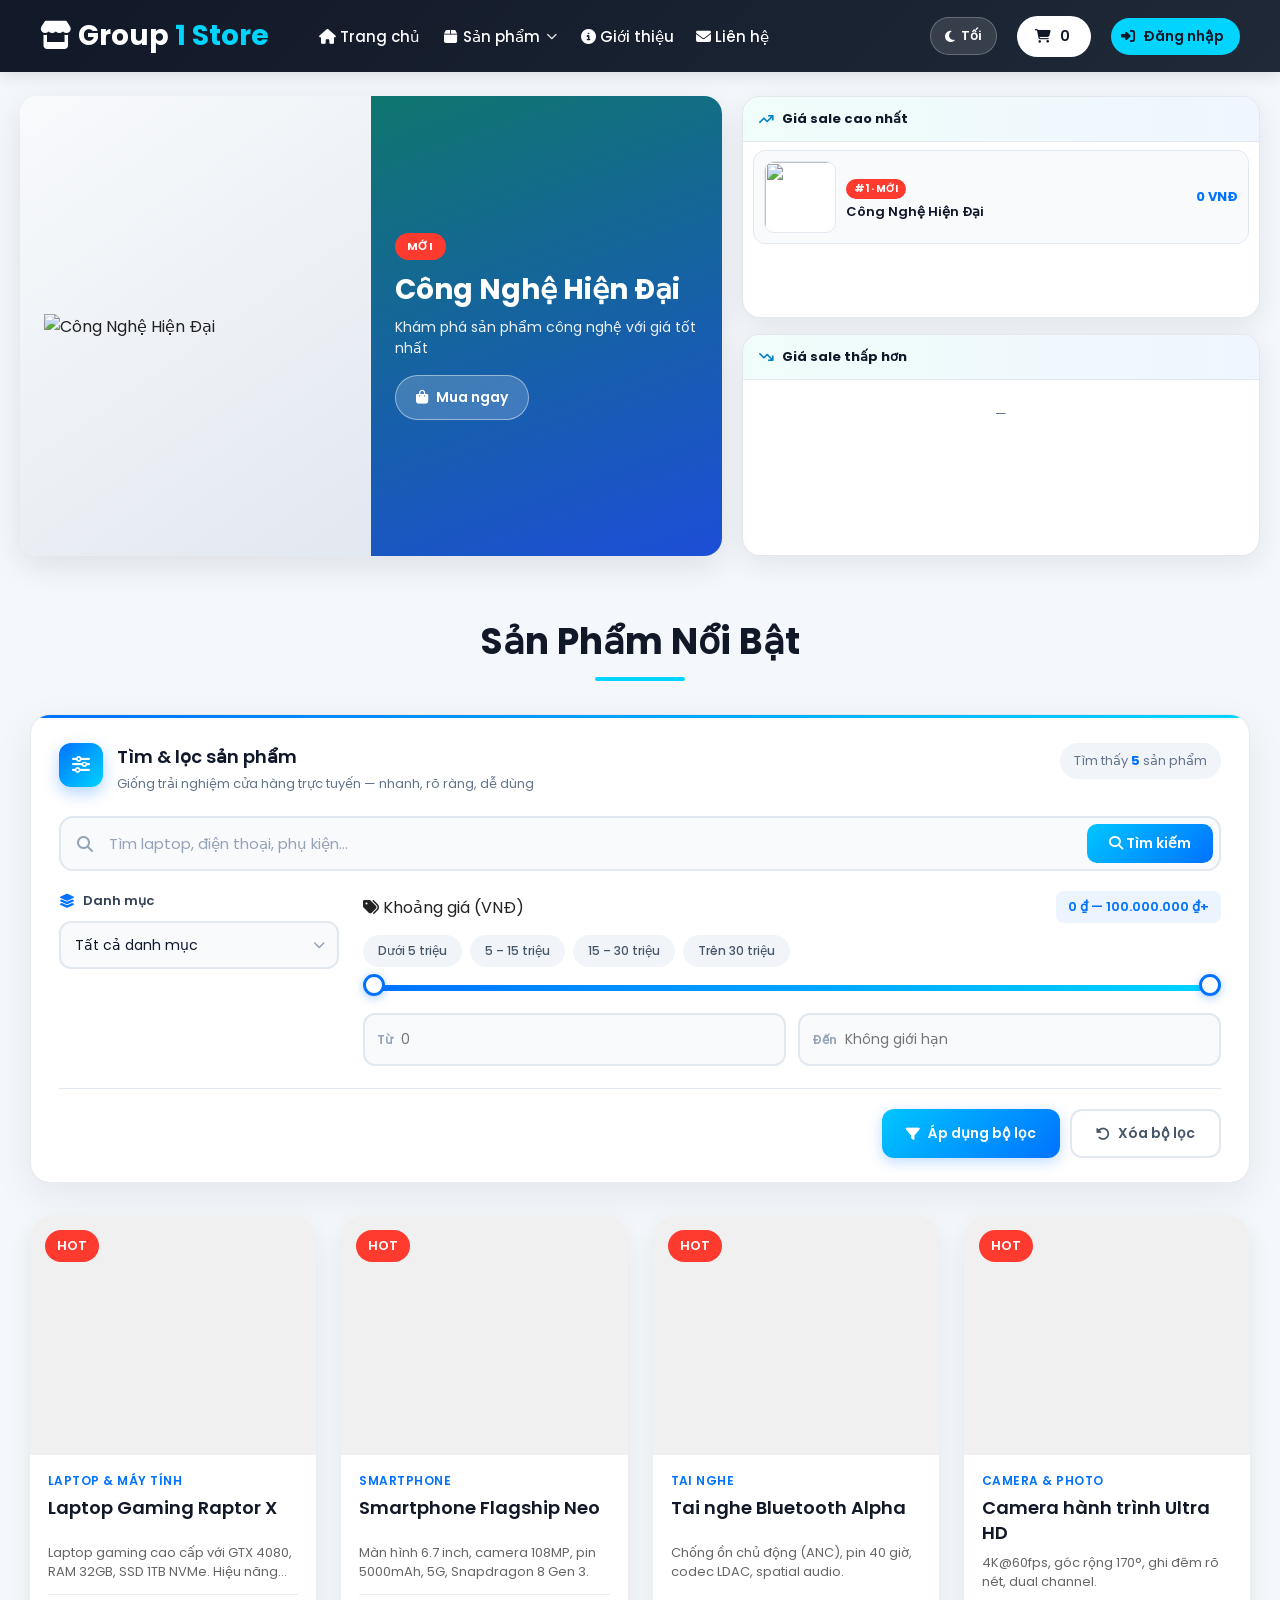
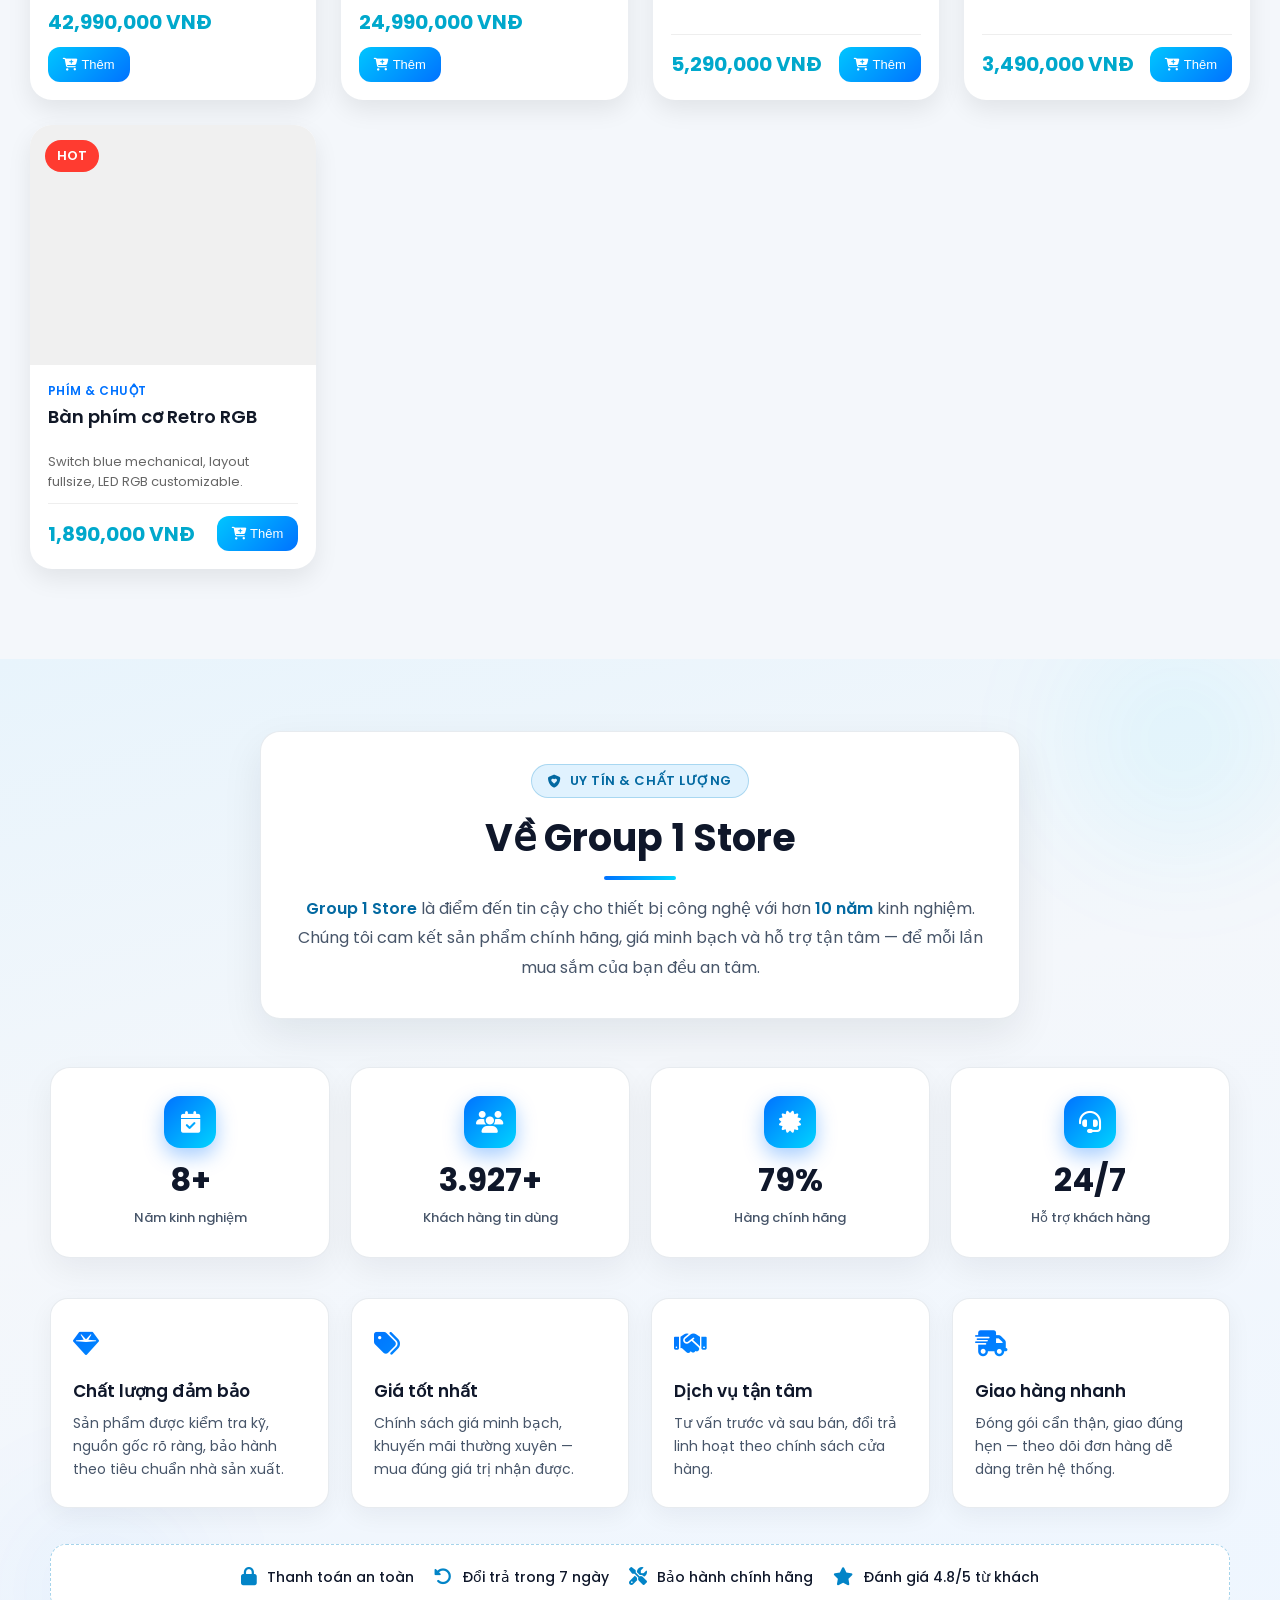
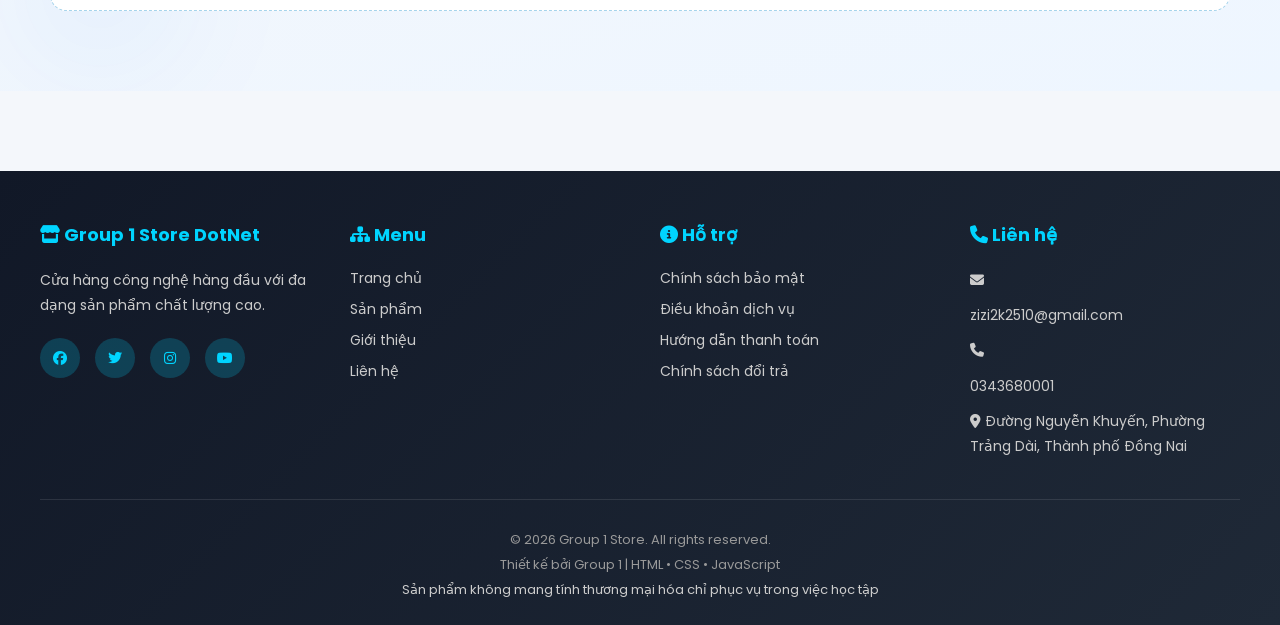
==== commit 4c6f958d: "đánh giá" ====
--- a/wwwroot/index.html
+++ b/wwwroot/index.html
@@ -19,6 +19,7 @@
     <link rel="stylesheet" href="css/promo-carousel.css">
     <link rel="stylesheet" href="css/about-trust.css">
     <link rel="stylesheet" href="css/product-filter.css">
+    <link rel="stylesheet" href="css/product-reviews.css">
 
     <style>
         * {
@@ -639,6 +640,7 @@
 
     <script src="config.js"></script>
     <script src="api.js"></script>
+    <script src="js/product-ratings.js"></script>
     <script src="js/profile.js"></script>
     <script src="js/header.js"></script>
     <script src="js/promo-carousel.js"></script>
@@ -729,6 +731,9 @@
             products.forEach(p => {
                 const catLine = categoryLabel(p);
                 const catHtml = catLine ? `<p class="product-category">${escapeHtml(catLine)}</p>` : '';
+                const ratingHtml = (typeof formatProductRatingHtml === 'function')
+                    ? formatProductRatingHtml(p.averageRating, p.reviewCount, { compact: true })
+                    : '';
                 const editBtn = (typeof isAdminUser === 'function' && isAdminUser())
                     ? `<button type="button" class="btn-edit-card" onclick="event.stopPropagation(); editProductFromStore(${p.id})" title="Sửa sản phẩm"><i class="fa-solid fa-pen"></i> Sửa</button>`
                     : '';
@@ -744,6 +749,7 @@
                         <div class="product-info">
                             ${catHtml}
                             <h3 class="product-name">${escapeHtml(p.name)}</h3>
+                            ${ratingHtml}
                             <p class="product-desc">${escapeHtml(p.description || 'Sản phẩm công nghệ cao cấp')}</p>
                             <div class="product-bottom">
                                 <div class="price">${Number(p.price).toLocaleString()} VNĐ</div>
--- a/wwwroot/css/product-reviews.css
+++ b/wwwroot/css/product-reviews.css
@@ -0,0 +1,127 @@
+.product-rating {
+    display: flex;
+    align-items: center;
+    flex-wrap: wrap;
+    gap: 6px;
+    margin: 6px 0 8px;
+    font-size: 13px;
+}
+
+.product-rating--compact {
+    margin: 4px 0 6px;
+    font-size: 12px;
+}
+
+.product-rating-stars {
+    display: inline-flex;
+    gap: 2px;
+    color: #cbd5e1;
+}
+
+.product-star.is-on {
+    color: #f59e0b;
+}
+
+.product-rating-avg {
+    font-weight: 700;
+    color: #0f172a;
+}
+
+.product-rating-count {
+    color: #64748b;
+    font-size: 12px;
+}
+
+.product-reviews-section {
+    margin-top: 28px;
+    padding-top: 22px;
+    border-top: 1px solid #e2e8f0;
+}
+
+.product-reviews-section h2 {
+    font-size: 18px;
+    margin: 0 0 14px;
+    color: #0f172a;
+}
+
+.product-reviews-list {
+    display: flex;
+    flex-direction: column;
+    gap: 12px;
+}
+
+.product-review-item {
+    padding: 12px 14px;
+    background: #f8fafc;
+    border: 1px solid #e2e8f0;
+    border-radius: 12px;
+}
+
+.product-review-item-head {
+    display: flex;
+    align-items: center;
+    justify-content: space-between;
+    gap: 10px;
+    flex-wrap: wrap;
+    margin-bottom: 6px;
+}
+
+.product-review-item-head strong {
+    color: #0f172a;
+    font-size: 14px;
+}
+
+.product-review-item-stars {
+    color: #cbd5e1;
+}
+
+.product-review-item-stars .product-star.is-on {
+    color: #f59e0b;
+}
+
+.product-review-item-note {
+    margin: 0 0 6px;
+    font-size: 13px;
+    color: #475569;
+    line-height: 1.45;
+}
+
+.product-review-item-time {
+    font-size: 11px;
+    color: #94a3b8;
+}
+
+.product-reviews-empty {
+    font-size: 13px;
+    color: #64748b;
+    margin: 0;
+}
+
+.order-customer-review-block {
+    margin-top: 14px;
+    padding: 12px 14px;
+    border-radius: 12px;
+    border: 1px solid #bfdbfe;
+    background: #eff6ff;
+}
+
+.order-customer-review-block h4 {
+    margin: 0 0 8px;
+    font-size: 14px;
+    color: #1e40af;
+    display: flex;
+    align-items: center;
+    gap: 8px;
+}
+
+.order-customer-review-wait {
+    margin: 0;
+    font-size: 13px;
+    color: #64748b;
+}
+
+.order-customer-review-meta {
+    font-size: 12px;
+    color: #475569;
+    margin-top: 6px;
+}
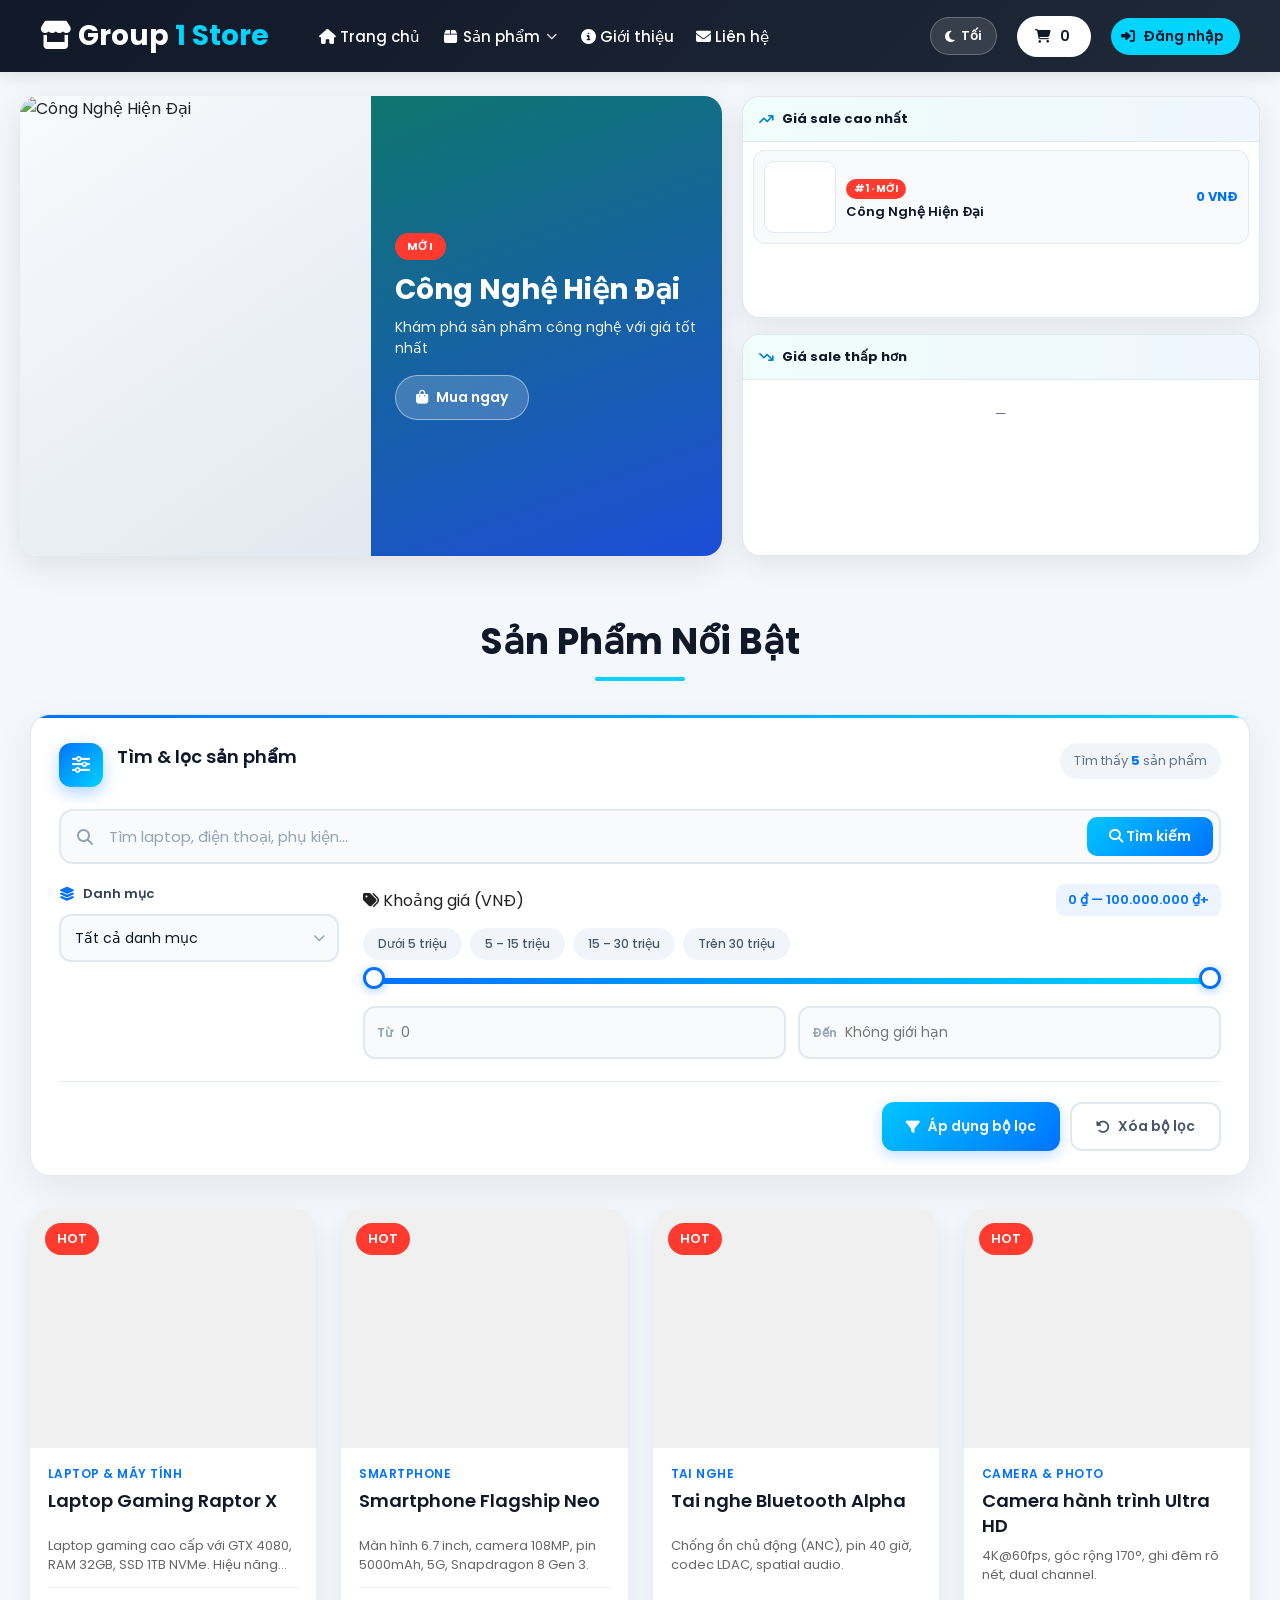
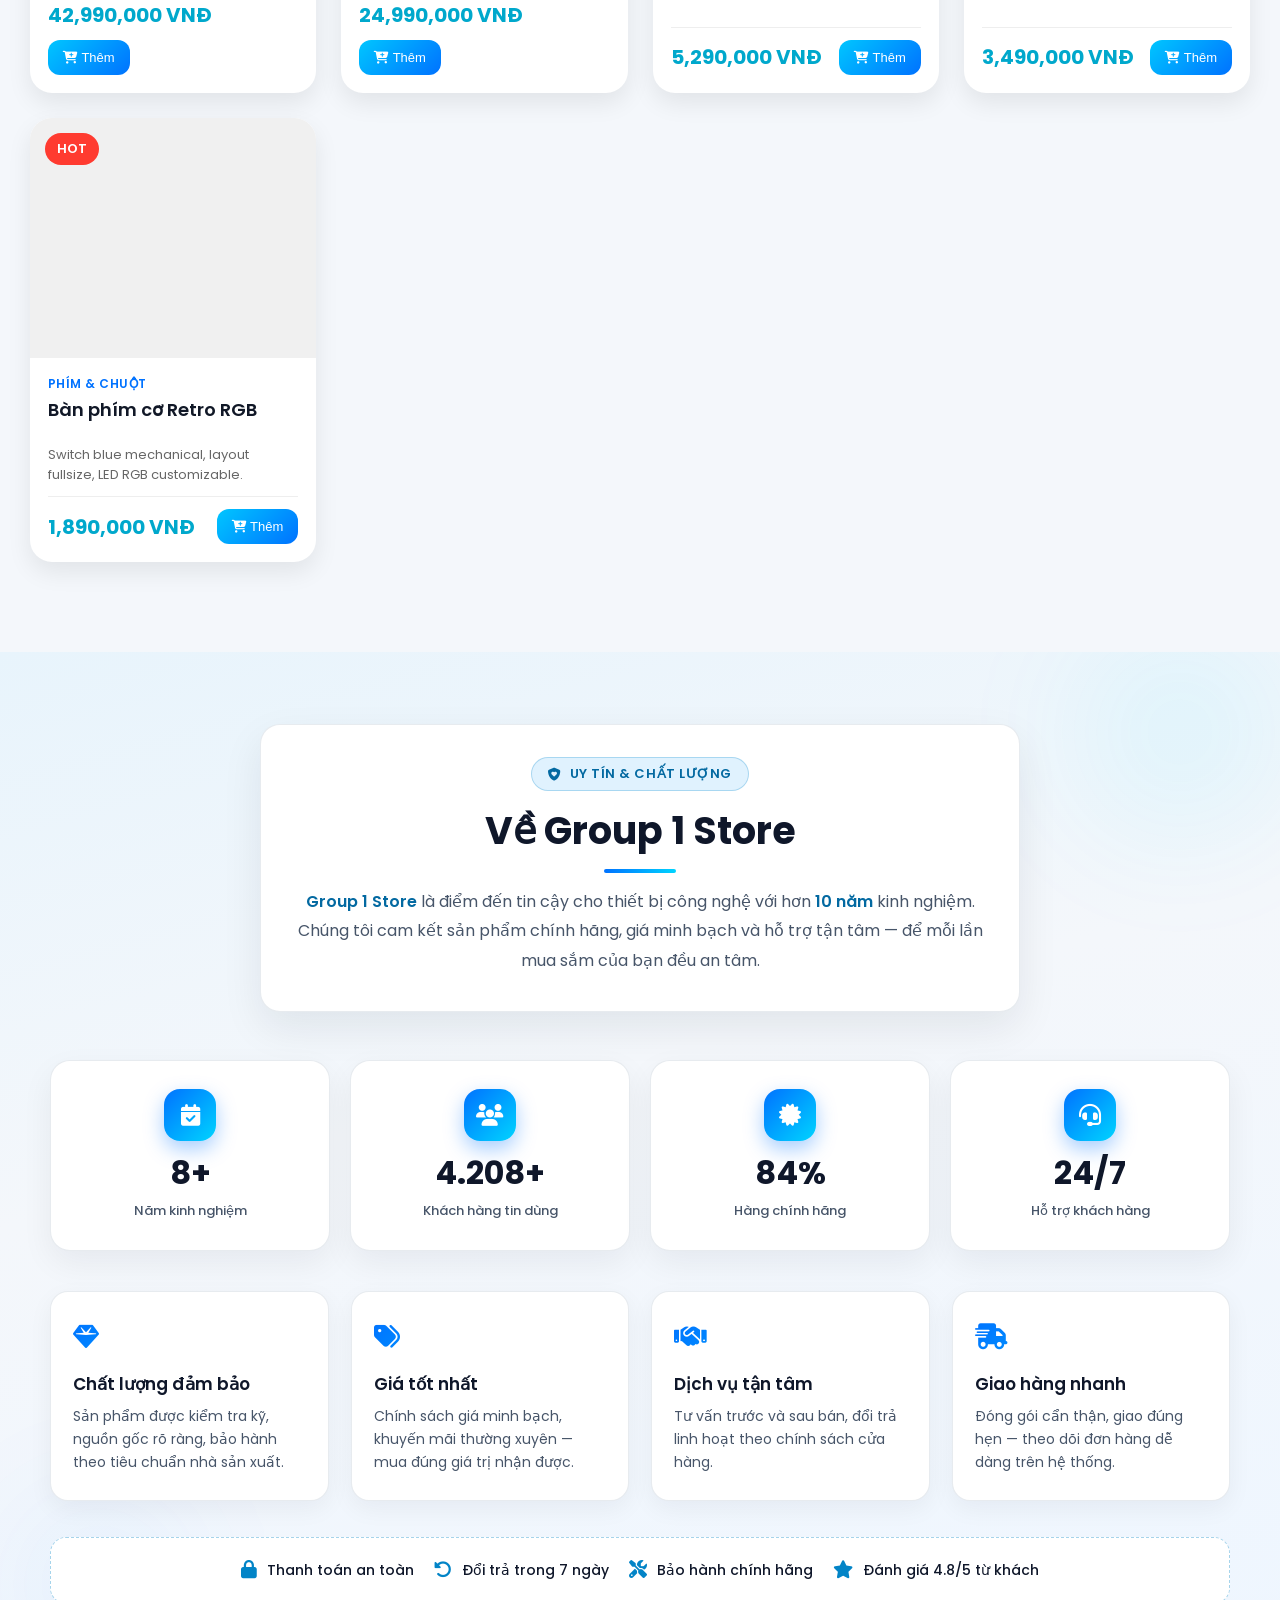
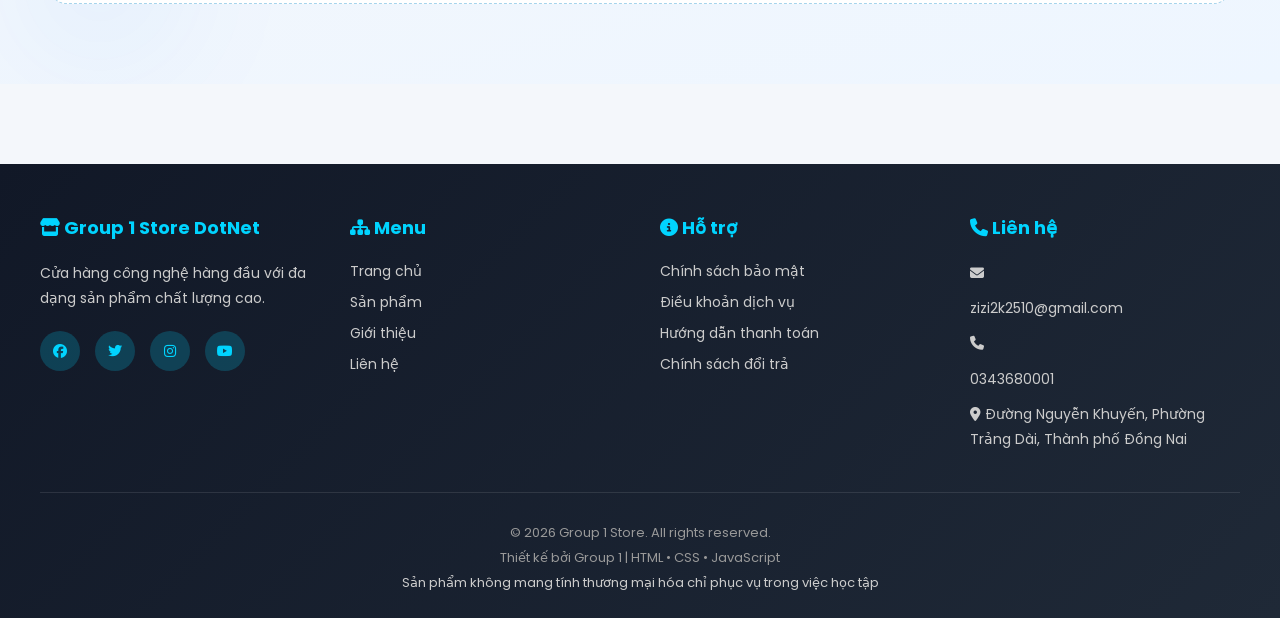
==== commit dc7d7c39: "report" ====
--- a/wwwroot/index.html
+++ b/wwwroot/index.html
@@ -424,7 +424,6 @@
                     <i class="fa-solid fa-sliders" aria-hidden="true"></i>
                     <div>
                         <h3>Tìm &amp; lọc sản phẩm</h3>
-                        <p>Giống trải nghiệm cửa hàng trực tuyến — nhanh, rõ ràng, dễ dùng</p>
                     </div>
                 </div>
                 <span class="product-filter__result-hint" id="filter-result-hint">Nhập từ khóa hoặc chọn bộ lọc</span>
@@ -904,7 +903,11 @@
                     quantity: 1
                 });
 
-                alert("Đã thêm vào giỏ hàng!");
+                if (window.AppNotify && typeof window.AppNotify.success === 'function') {
+                    window.AppNotify.success('Đã thêm sản phẩm vào giỏ hàng.');
+                } else {
+                    alert("Đã thêm vào giỏ hàng!");
+                }
                 await updateCartCount(1);
             } catch (error) {
                 alert("Không thể thêm vào giỏ! " + error.message);
--- a/wwwroot/css/theme.css
+++ b/wwwroot/css/theme.css
@@ -122,10 +122,26 @@
     color: var(--th-text-muted) !important;
 }
 
-html[data-theme="dark"] .pagination-container button {
+html[data-theme="dark"] .pagination-section .pagination-btn {
     background: var(--th-bg-elevated);
     color: var(--th-text);
     border-color: var(--th-border);
+}
+
+html[data-theme="dark"] .pagination-section .pagination-btn:hover:not(:disabled) {
+    background: var(--th-bg-muted);
+    border-color: var(--th-accent-soft);
+}
+
+html[data-theme="dark"] .pagination-section .pagination-btn:disabled {
+    background: #475569;
+    color: #cbd5e1;
+    border-color: #64748b;
+    opacity: 0.75;
+}
+
+html[data-theme="dark"] .pagination-section .pagination-info {
+    color: var(--th-text-muted);
 }
 
 /* Promo showcase */
@@ -241,9 +257,45 @@
 }
 
 html[data-theme="dark"] .cart-list-panel,
-html[data-theme="dark"] .cart-summary-aside > div,
+html[data-theme="dark"] .cart-summary-aside,
 html[data-theme="dark"] .cart-list-panel {
     background: var(--th-bg-elevated) !important;
+    border-color: var(--th-border) !important;
+}
+
+html[data-theme="dark"] .cart-summary-aside h3 {
+    color: var(--th-text) !important;
+    border-bottom-color: var(--th-border) !important;
+}
+
+html[data-theme="dark"] .summary-row {
+    color: var(--th-text-muted) !important;
+}
+
+html[data-theme="dark"] .summary-row span:last-child {
+    color: var(--th-text) !important;
+}
+
+html[data-theme="dark"] .summary-row--muted {
+    color: #94a3b8 !important;
+}
+
+html[data-theme="dark"] .summary-row--muted span:last-child {
+    color: #cbd5e1 !important;
+}
+
+html[data-theme="dark"] .summary-total {
+    color: #cbd5e1 !important;
+    border-top-color: var(--th-border) !important;
+}
+
+html[data-theme="dark"] .summary-total .amount {
+    color: #38bdf8 !important;
+}
+
+html[data-theme="dark"] .btn-continue {
+    background: var(--th-bg-muted) !important;
+    color: var(--th-text) !important;
     border-color: var(--th-border) !important;
 }
 
@@ -329,10 +381,24 @@
     background: #fff !important;
     border-color: #e2e8f0 !important;
     color: #0f172a !important;
+    box-shadow: 0 8px 24px rgba(15, 23, 42, 0.06) !important;
+}
+
+html[data-theme="light"] .member-card h3 {
+    color: #0f172a !important;
 }
 
 html[data-theme="light"] .member-card p {
     color: #64748b !important;
+}
+
+html[data-theme="light"] .member-card .go {
+    color: #0d9488 !important;
+}
+
+html[data-theme="light"] .member-card .icon {
+    background: #ecfdf5 !important;
+    color: #0d9488 !important;
 }
 
 html[data-theme="light"] .settings-panel {
--- a/wwwroot/css/promo-carousel.css
+++ b/wwwroot/css/promo-carousel.css
@@ -180,15 +180,16 @@
     display: flex;
     align-items: center;
     justify-content: center;
-    padding: 24px;
+    padding: 0;
     min-height: 0;
 }
 
 .promo-slide-visual img {
     width: 100%;
-    max-width: 320px;
-    max-height: 380px;
-    object-fit: contain;
+    height: 100%;
+    max-width: none;
+    max-height: none;
+    object-fit: cover;
     filter: none;
     image-rendering: auto;
 }
@@ -369,11 +370,11 @@
 
     .promo-slide-visual {
         min-height: 220px;
-        padding: 16px;
+        padding: 0;
     }
 
     .promo-slide-visual img {
-        max-height: 200px;
+        height: 100%;
     }
 
     .promo-carousel-dots {
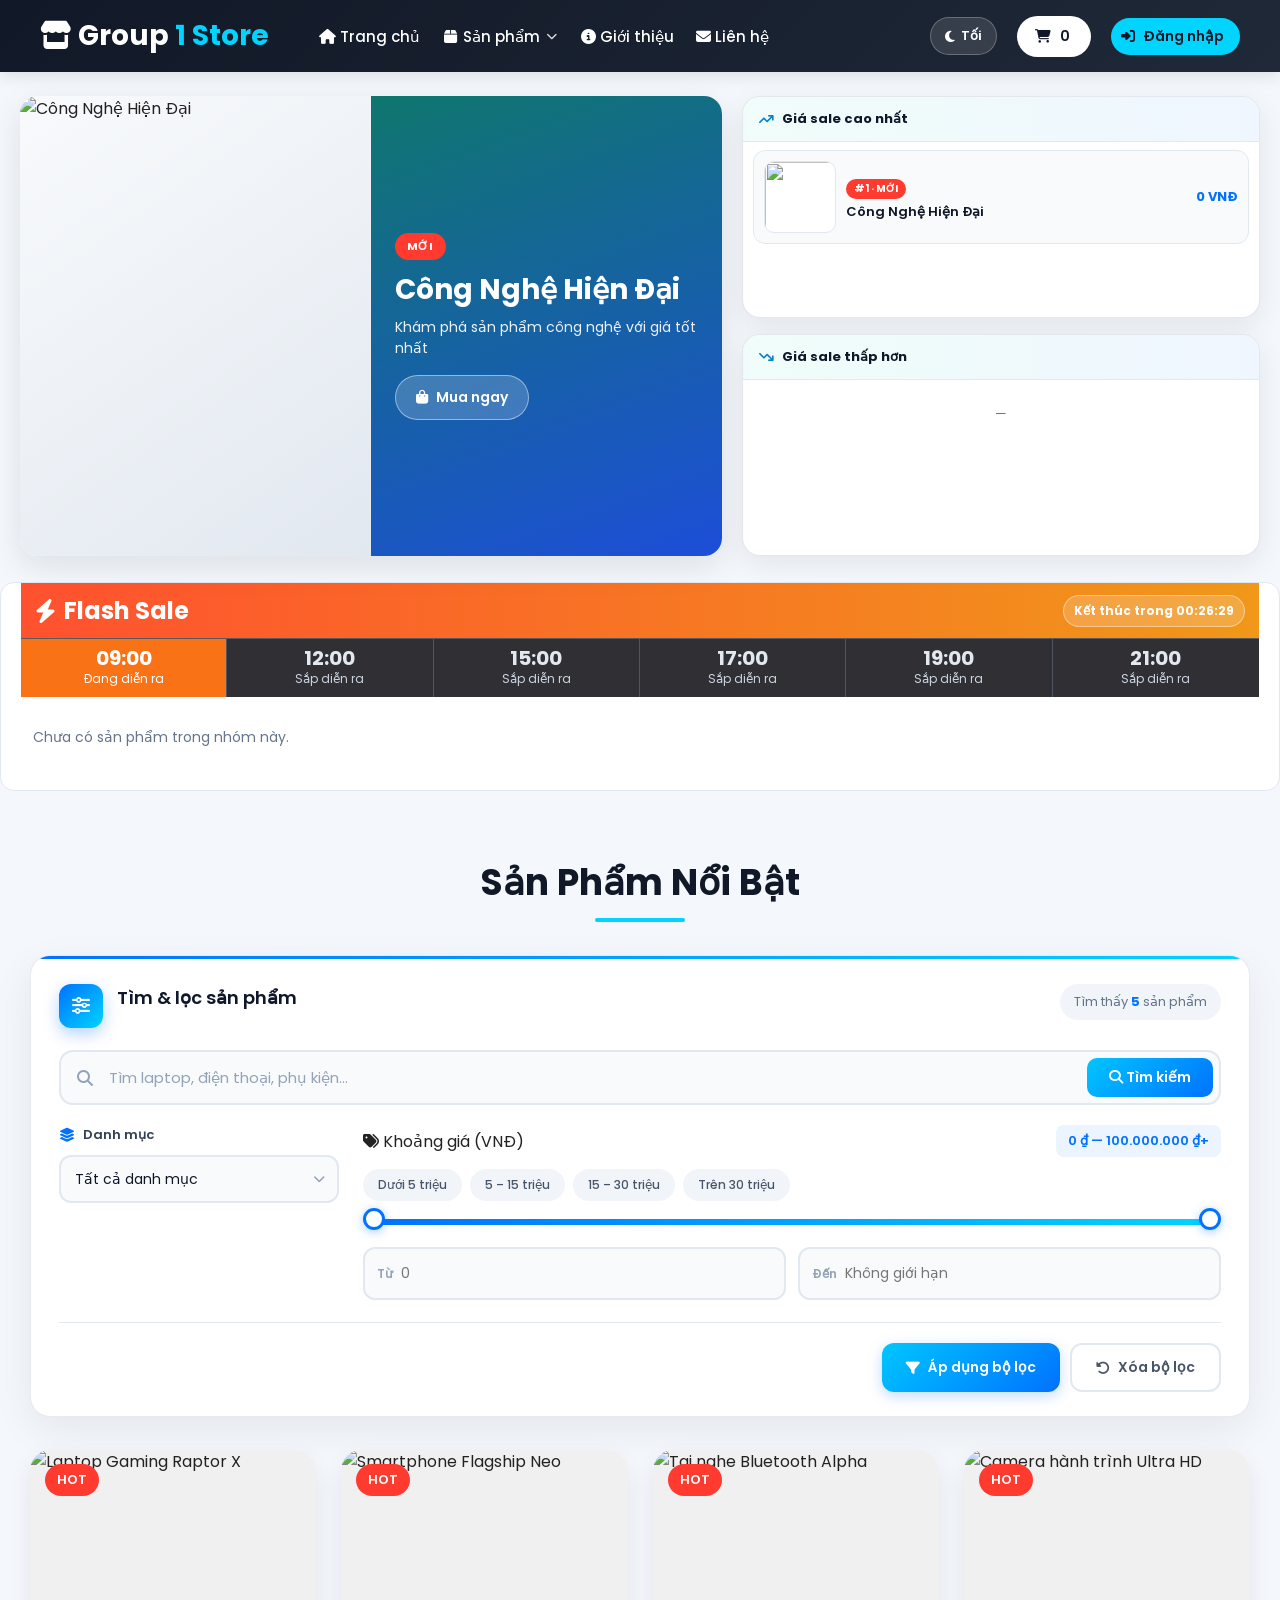
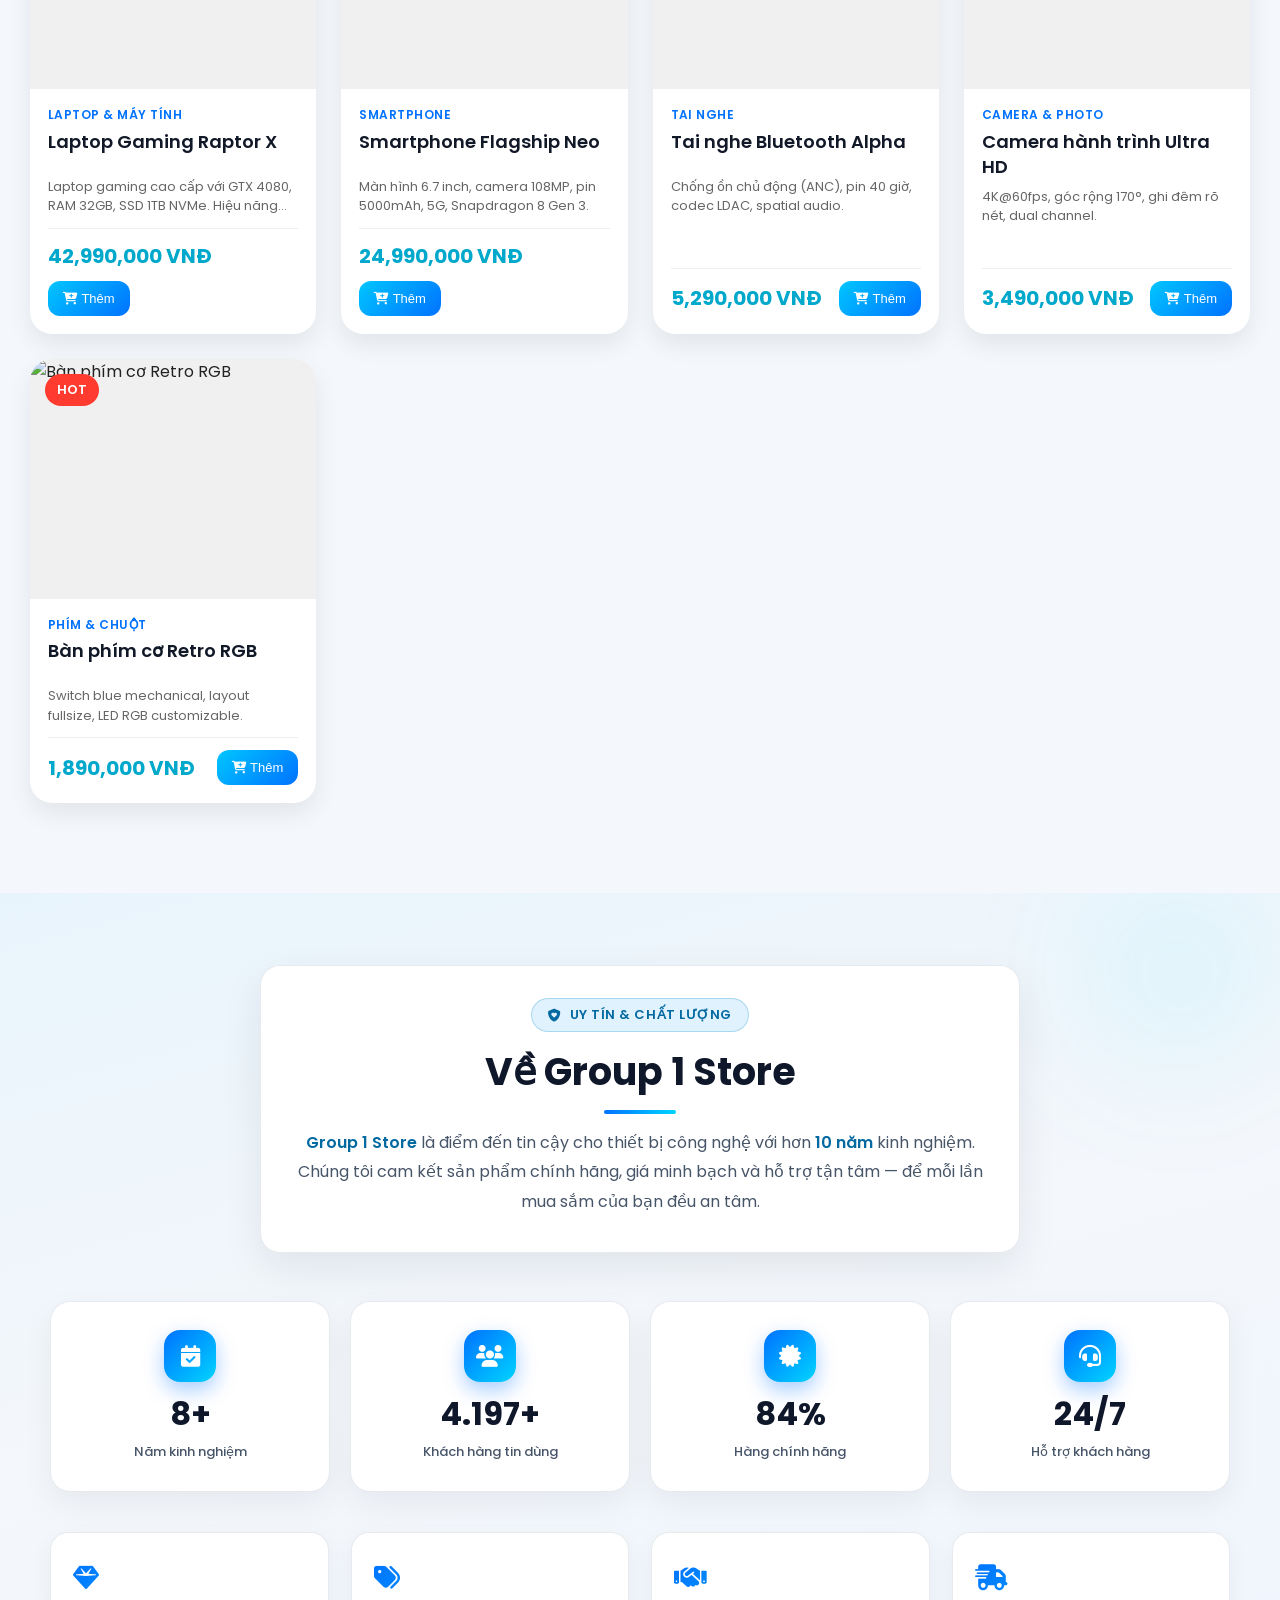
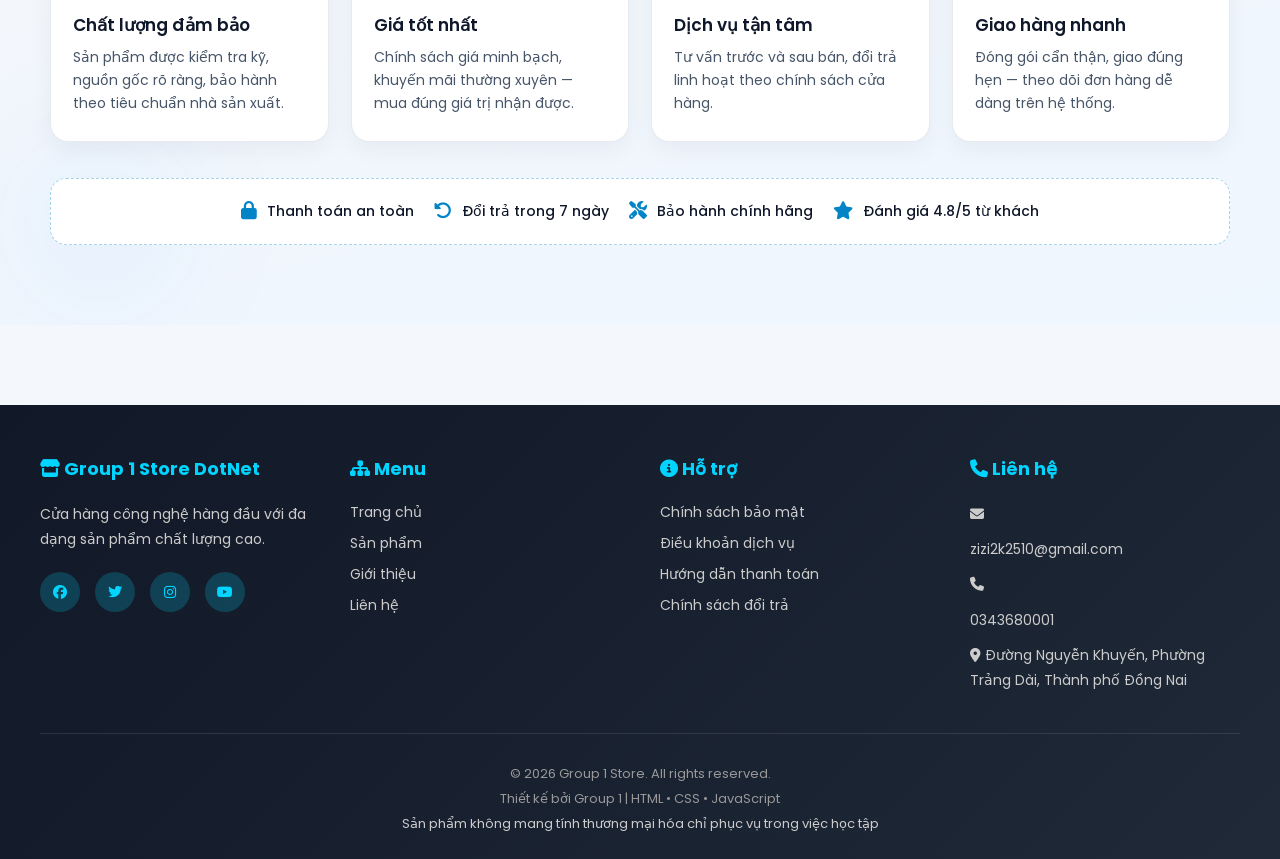
==== commit 7cbd8b89: "flashsale" ====
--- a/wwwroot/index.html
+++ b/wwwroot/index.html
@@ -17,6 +17,7 @@
     <link rel="stylesheet" href="css/theme.css">
     <link rel="stylesheet" href="css/header-footer.css">
     <link rel="stylesheet" href="css/promo-carousel.css">
+    <link rel="stylesheet" href="css/flash-sale.css">
     <link rel="stylesheet" href="css/about-trust.css">
     <link rel="stylesheet" href="css/product-filter.css">
     <link rel="stylesheet" href="css/product-reviews.css">
@@ -410,6 +411,22 @@
                 </div>
             </aside>
         </div>
+    </section>
+
+    <section class="flash-sale-section" aria-labelledby="flash-sale-title">
+        <div class="flash-sale-headline">
+            <h2 id="flash-sale-title"><i class="fa-solid fa-bolt"></i> Flash Sale</h2>
+            <span class="flash-sale-countdown" id="flash-sale-countdown">Đang cập nhật...</span>
+        </div>
+        <div class="flash-sale-timebar" id="flash-sale-timebar">
+            <button type="button" class="flash-slot" data-slot="09:00-12:00"><strong>09:00</strong><span>Sắp diễn ra</span></button>
+            <button type="button" class="flash-slot" data-slot="12:00-15:00"><strong>12:00</strong><span>Sắp diễn ra</span></button>
+            <button type="button" class="flash-slot" data-slot="15:00-17:00"><strong>15:00</strong><span>Sắp diễn ra</span></button>
+            <button type="button" class="flash-slot" data-slot="17:00-19:00"><strong>17:00</strong><span>Sắp diễn ra</span></button>
+            <button type="button" class="flash-slot" data-slot="19:00-21:00"><strong>19:00</strong><span>Sắp diễn ra</span></button>
+            <button type="button" class="flash-slot" data-slot="21:00-23:00"><strong>21:00</strong><span>Sắp diễn ra</span></button>
+        </div>
+        <div id="flash-sale-all" class="flash-sale-grid"></div>
     </section>
 
     <!-- PRODUCT -->
@@ -643,11 +660,12 @@
     <script src="js/profile.js"></script>
     <script src="js/header.js"></script>
     <script src="js/promo-carousel.js"></script>
+    <script src="js/flash-sale.js"></script>
     <script>
 
         // PAGINATION & FILTERING VARIABLES
         let currentPage = 1;
-        const pageSize = 9;
+        const pageSize = 12;
         let allProducts = [];
         let filteredProducts = [];
         let totalPages = 1;
--- a/wwwroot/css/flash-sale.css
+++ b/wwwroot/css/flash-sale.css
@@ -0,0 +1,161 @@
+.flash-sale-section {
+    max-width: 1300px;
+    margin: 18px auto 14px;
+    padding: 0 20px 12px;
+    background: #fff;
+    border-radius: 14px;
+    overflow: hidden;
+    border: 1px solid #e2e8f0;
+}
+
+.flash-sale-headline {
+    display: flex;
+    justify-content: space-between;
+    align-items: center;
+    gap: 10px;
+    padding: 10px 14px;
+    background: linear-gradient(90deg, #ff512f, #f09819);
+    color: #fff;
+}
+
+.flash-sale-headline h2 {
+    margin: 0;
+    font-size: 24px;
+    font-weight: 700;
+    display: inline-flex;
+    align-items: center;
+    gap: 8px;
+}
+
+.flash-sale-countdown {
+    font-size: 12px;
+    font-weight: 700;
+    background: rgba(255, 255, 255, 0.18);
+    border: 1px solid rgba(255, 255, 255, 0.4);
+    padding: 6px 10px;
+    border-radius: 999px;
+}
+
+.flash-sale-timebar {
+    display: grid;
+    grid-template-columns: repeat(6, minmax(120px, 1fr));
+    border-top: 1px solid rgba(255, 255, 255, 0.2);
+    background: #2f2f34;
+}
+
+.flash-slot {
+    border: none;
+    border-right: 1px solid #4b5563;
+    background: transparent;
+    color: #e2e8f0;
+    padding: 8px;
+    text-align: center;
+    font-family: inherit;
+}
+
+.flash-slot:last-child {
+    border-right: none;
+}
+
+.flash-slot strong {
+    display: block;
+    font-size: 20px;
+    font-weight: 700;
+    line-height: 1.1;
+}
+
+.flash-slot span {
+    font-size: 12px;
+    color: #cbd5e1;
+}
+
+.flash-slot.is-active {
+    background: #f97316;
+    color: #fff;
+}
+
+.flash-slot.is-active span {
+    color: #fff;
+}
+
+.flash-sale-grid {
+    display: grid;
+    grid-template-columns: repeat(auto-fill, minmax(170px, 1fr));
+    gap: 10px;
+    padding: 10px;
+}
+
+.flash-sale-item {
+    display: flex;
+    flex-direction: column;
+    border: 1px solid #e2e8f0;
+    border-radius: 10px;
+    padding: 0 0 8px;
+    text-decoration: none;
+    background: #fff;
+    overflow: hidden;
+}
+
+.flash-sale-item img {
+    width: 100%;
+    height: 140px;
+    border-radius: 0;
+    object-fit: cover;
+    border: none;
+}
+
+.flash-sale-item__name {
+    font-size: 12px;
+    font-weight: 600;
+    color: #0f172a;
+    line-height: 1.35;
+    padding: 8px 8px 0;
+    min-height: 40px;
+}
+
+.flash-sale-item__sub {
+    display: none;
+}
+
+.flash-sale-item__price {
+    width: 100%;
+    text-align: left;
+    padding: 0 8px;
+    margin-top: 6px;
+}
+
+.flash-sale-item__now {
+    display: block;
+    color: #ef4444;
+    font-size: 28px;
+    font-weight: 700;
+    line-height: 1;
+}
+
+.flash-sale-item__old {
+    font-size: 12px;
+    color: #94a3b8;
+    text-decoration: line-through;
+}
+
+.flash-sale-empty {
+    color: #64748b;
+    font-size: 14px;
+    padding: 20px 2px;
+    grid-column: 1 / -1;
+}
+
+@media (max-width: 900px) {
+    .flash-sale-timebar {
+        grid-template-columns: repeat(3, 1fr);
+    }
+}
+
+@media (max-width: 560px) {
+    .flash-sale-timebar {
+        grid-template-columns: repeat(2, 1fr);
+    }
+    .flash-slot strong {
+        font-size: 16px;
+    }
+}
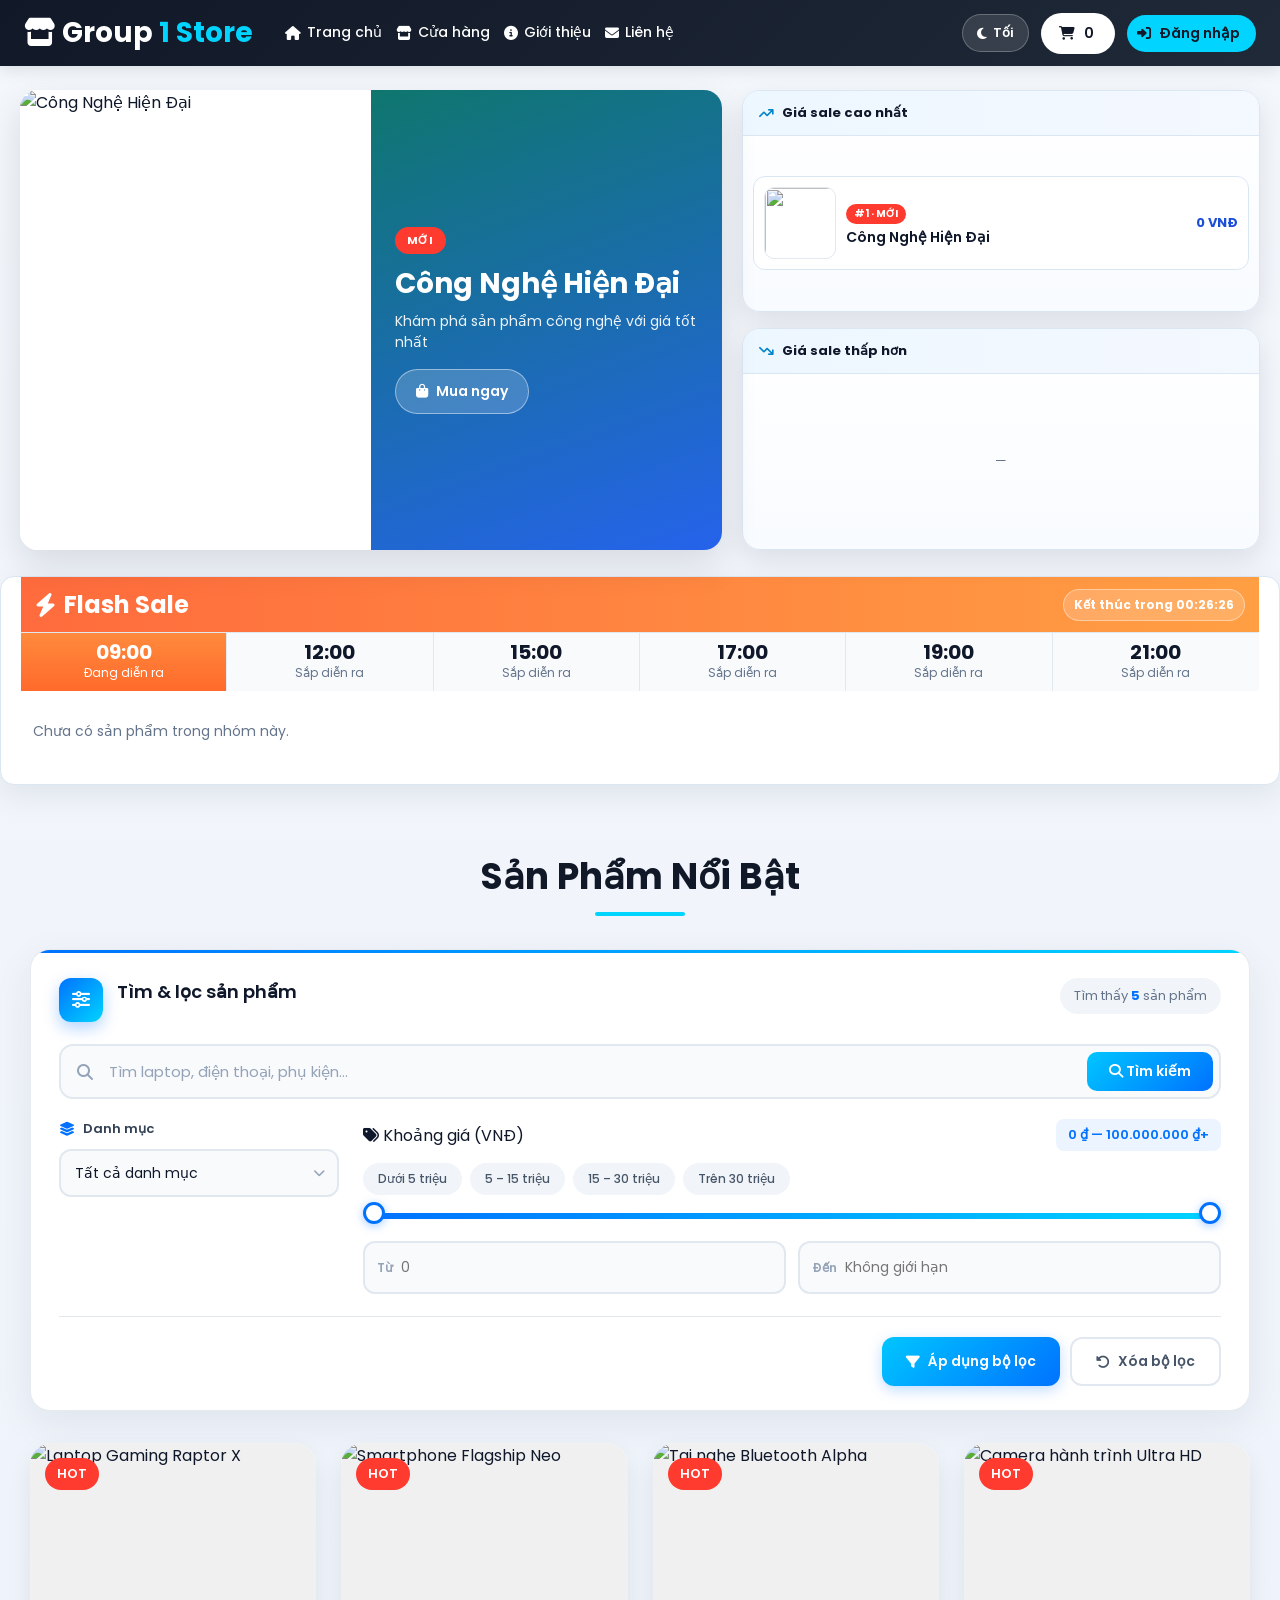
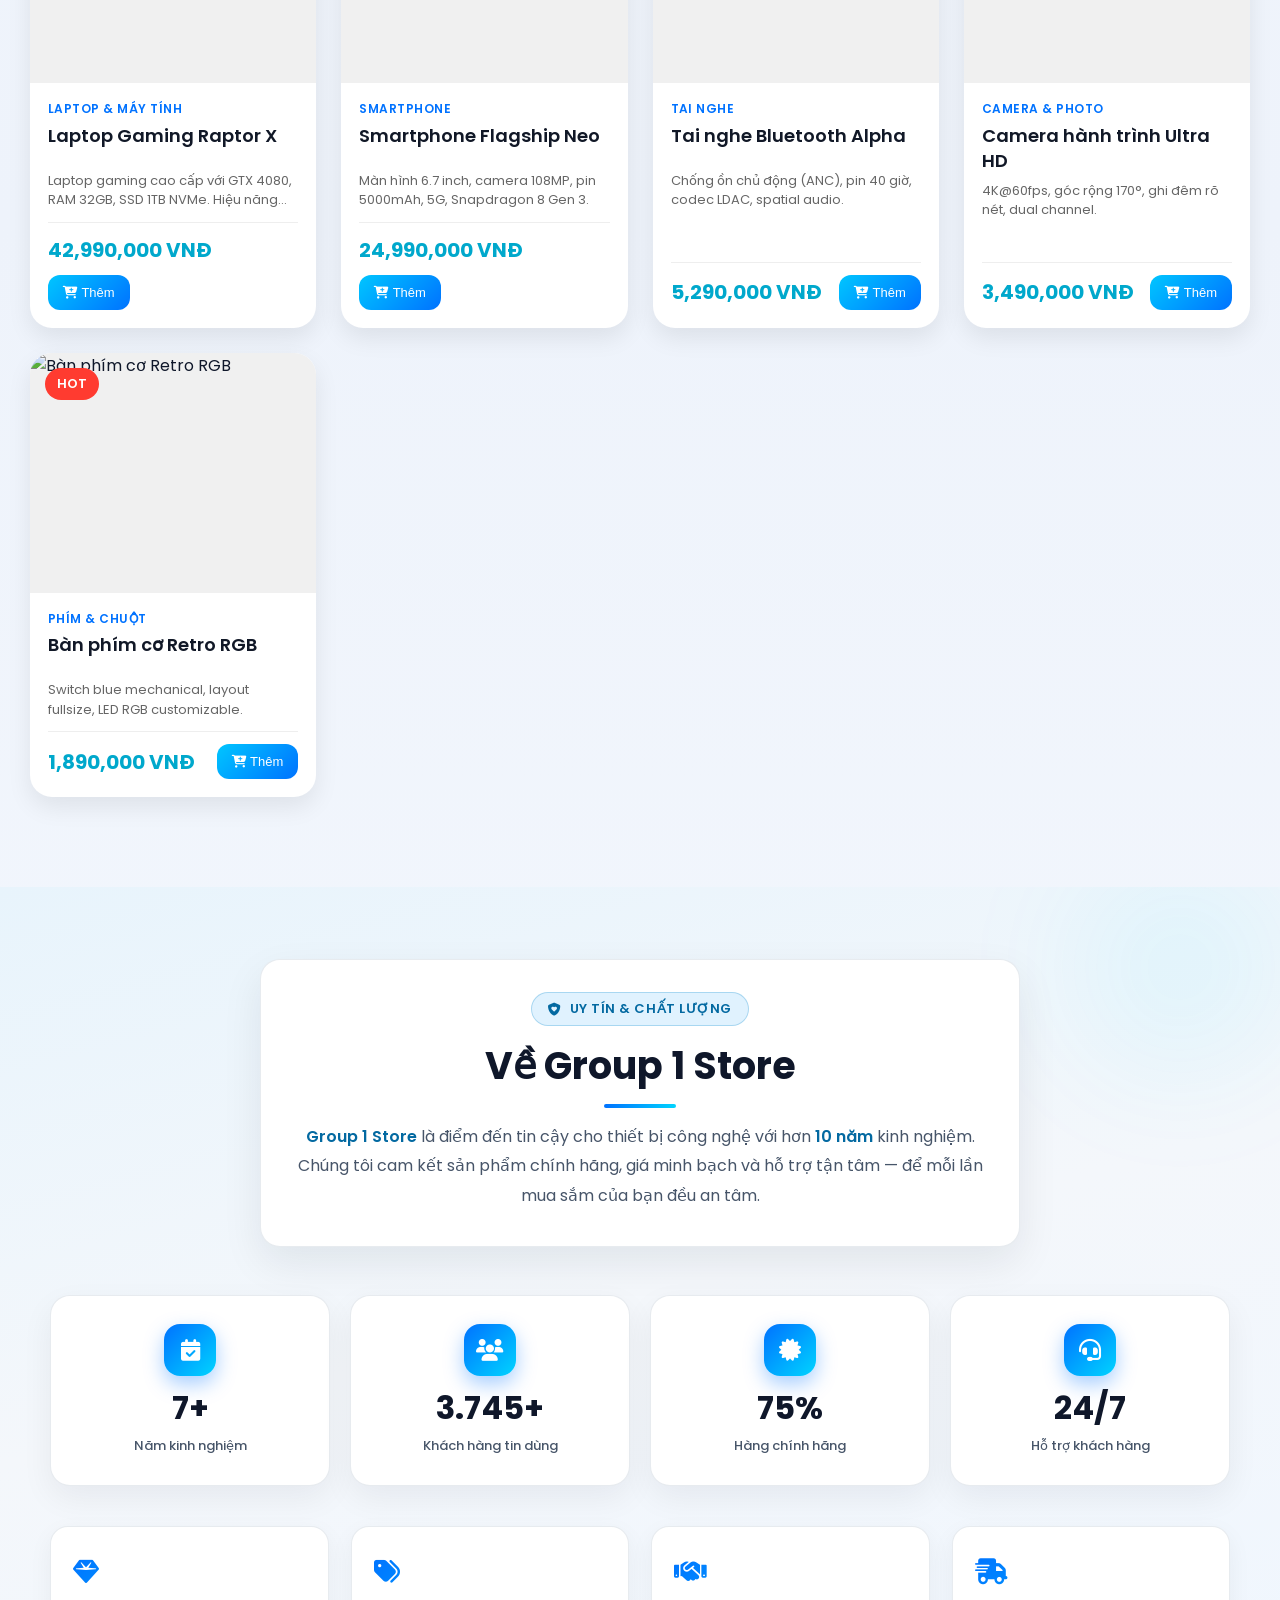
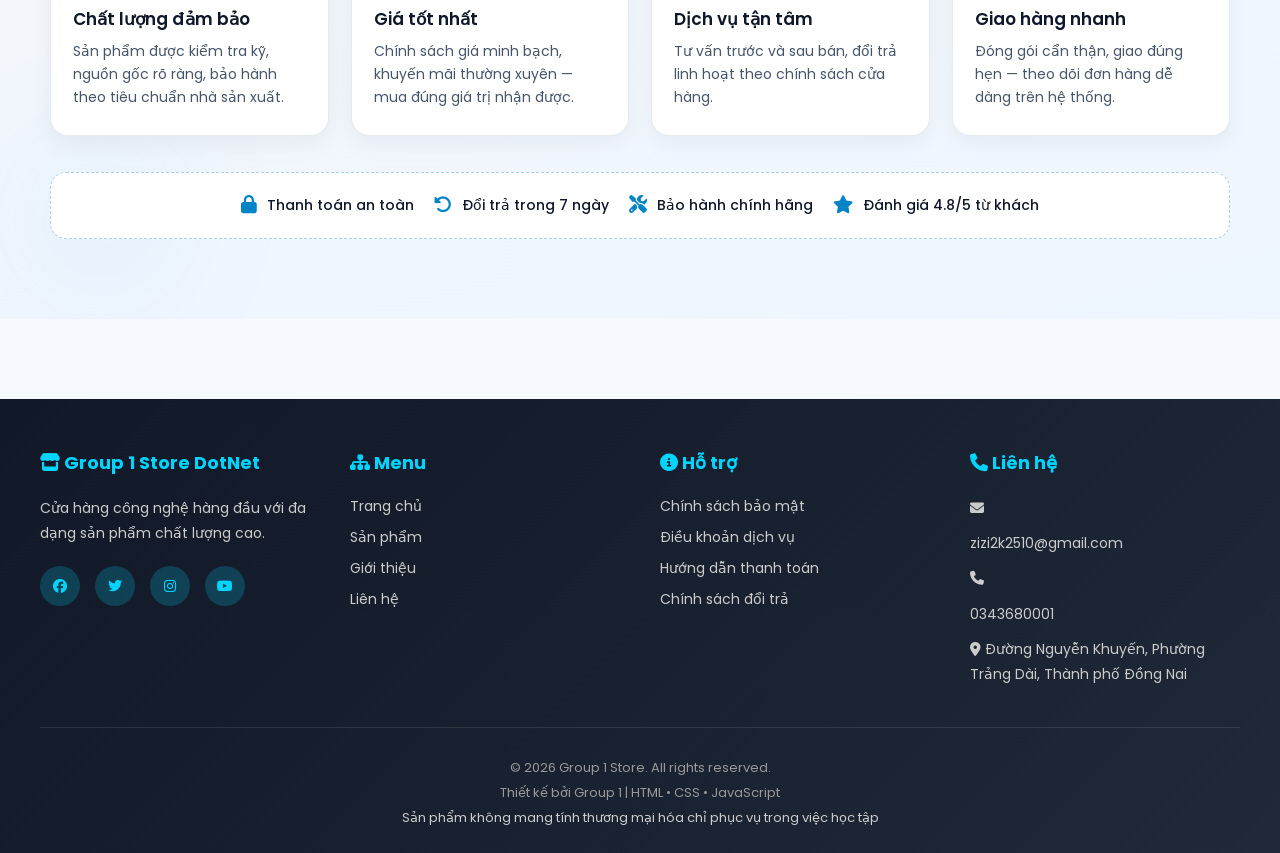
==== commit 969d1965: "sửa nhiều" ====
--- a/wwwroot/index.html
+++ b/wwwroot/index.html
@@ -1,4 +1,4 @@
-﻿<!DOCTYPE html>
+<!DOCTYPE html>
 <html lang="vi">
 <head>
     <meta charset="UTF-8" />
@@ -329,20 +329,12 @@
                 <a href="index.html" title="Trang chủ">
                     <i class="fa-solid fa-home"></i> Trang chủ
                 </a>
-                <div class="nav-dropdown nav-dropdown--products">
-                    <button type="button" class="nav-dropdown-toggle" aria-expanded="false" aria-haspopup="true" title="Sản phẩm">
-                        <i class="fa-solid fa-box"></i> Sản phẩm
-                        <i class="fa-solid fa-chevron-down nav-dropdown-chevron" aria-hidden="true"></i>
-                    </button>
-                    <div class="nav-dropdown-menu" role="menu">
-                        <a href="#products" class="nav-dropdown-item" role="menuitem" title="Xem danh sách sản phẩm">
-                            <i class="fa-solid fa-store"></i> Cửa hàng
-                        </a>
-                        <a href="admin.html" class="nav-dropdown-item nav-dropdown-item--module nav-admin-only" role="menuitem" title="Quản lý sản phẩm">
-                            <i class="fa-solid fa-sliders"></i> Quản lý
-                        </a>
-                    </div>
-                </div>
+                <a href="#products" title="Cửa hàng">
+                    <i class="fa-solid fa-store"></i> Cửa hàng
+                </a>
+                <a href="admin.html" class="nav-admin-only" title="Quản lý sản phẩm">
+                    <i class="fa-solid fa-sliders"></i> Quản lý
+                </a>
                 <a href="#about" title="Giới thiệu">
                     <i class="fa-solid fa-info-circle"></i> Giới thiệu
                 </a>
--- a/wwwroot/css/theme.css
+++ b/wwwroot/css/theme.css
@@ -347,6 +347,15 @@
 }
 
 /* Member pages — chế độ sáng */
+html[data-theme="light"] body:not(.member-page):not(.admin-page) {
+    background: linear-gradient(180deg, #f4f7fb 0%, #eef3fb 45%, #f8fbff 100%) !important;
+    color: #0f172a !important;
+}
+
+html[data-theme="light"] body.has-user-background:not(.member-page):not(.admin-page) {
+    background-color: #f4f7fb !important;
+}
+
 html[data-theme="light"] body.member-page {
     background: #f1f5f9 !important;
     color: #0f172a !important;
@@ -426,6 +435,100 @@
     border-color: #cbd5e1 !important;
 }
 
+html[data-theme="light"] .my-orders-section {
+    background: #ffffff !important;
+    border-color: #dbe6f3 !important;
+}
+
+html[data-theme="light"] .my-orders-head h3,
+html[data-theme="light"] .my-order-meta strong,
+html[data-theme="light"] .my-order-items li,
+html[data-theme="light"] .my-order-reviewed,
+html[data-theme="light"] .my-order-review-box h4 {
+    color: #0f172a !important;
+}
+
+html[data-theme="light"] .my-orders-picker label,
+html[data-theme="light"] .my-order-empty,
+html[data-theme="light"] .my-order-meta span,
+html[data-theme="light"] .my-order-review-hint,
+html[data-theme="light"] .my-order-review-box label,
+html[data-theme="light"] .my-order-msg {
+    color: #475569 !important;
+}
+
+html[data-theme="light"] .my-order-meta div,
+html[data-theme="light"] .track-step,
+html[data-theme="light"] .my-order-items,
+html[data-theme="light"] .my-order-items li,
+html[data-theme="light"] .my-order-review-box {
+    background: #f8fbff !important;
+    border-color: #dbe6f3 !important;
+}
+
+html[data-theme="light"] .track-step.is-on {
+    color: #0369a1 !important;
+    border-color: #7dd3fc !important;
+    background: #eff6ff !important;
+}
+
+html[data-theme="light"] .track-step.is-done {
+    color: #166534 !important;
+    border-color: #86efac !important;
+    background: #f0fdf4 !important;
+}
+
+html[data-theme="light"] .my-order-review-box textarea,
+html[data-theme="light"] .my-order-review-box select,
+html[data-theme="light"] .my-orders-picker-row select {
+    background: #ffffff !important;
+    color: #0f172a !important;
+    border-color: #cbd5e1 !important;
+    box-sizing: border-box !important;
+}
+
+html[data-theme="light"] .my-order-star-btn {
+    background: #ffffff !important;
+    color: #94a3b8 !important;
+    border-color: #cbd5e1 !important;
+}
+
+html[data-theme="light"] .my-order-star-btn.is-on,
+html[data-theme="light"] .my-order-star-btn:hover {
+    color: #f59e0b !important;
+    border-color: #f59e0b !important;
+    background: #fffbeb !important;
+}
+
+html[data-theme="light"] .my-order-item-thumb {
+    background: #ffffff !important;
+    border-color: #cbd5e1 !important;
+}
+
+html[data-theme="light"] .review-success-modal__panel {
+    background: #ffffff !important;
+    color: #0f172a !important;
+    border-color: #dbe6f3 !important;
+}
+
+html[data-theme="light"] .review-success-modal__panel h4 {
+    color: #0369a1 !important;
+}
+
+html[data-theme="light"] .review-success-modal__panel p {
+    color: #334155 !important;
+}
+
+html[data-theme="light"] .review-success-modal__meta {
+    color: #64748b !important;
+}
+
+html[data-theme="light"] .review-success-modal__close {
+    background: #f8fafc !important;
+    color: #475569 !important;
+    border-color: #cbd5e1 !important;
+}
+
 /* Login / register */
 html[data-theme="dark"] body.login-page {
     background: #0f172a !important;
--- a/wwwroot/css/header-footer.css
+++ b/wwwroot/css/header-footer.css
@@ -12,11 +12,12 @@
 .header-container {
     max-width: 1400px;
     margin: 0 auto;
-    padding: 15px 40px;
+    padding: 12px 24px;
     display: flex;
     justify-content: space-between;
     align-items: center;
     overflow: visible;
+    gap: 14px;
 }
 
 .logo {
@@ -38,12 +39,13 @@
 /* Navigation */
 .nav-menu {
     display: flex;
-    gap: 22px;
+    gap: 14px;
     align-items: center;
     flex: 1;
-    margin-left: 50px;
+    margin-left: 18px;
     flex-wrap: nowrap;
     overflow: visible;
+    min-width: 0;
 }
 
 .nav-menu a, .nav-menu button {
@@ -54,8 +56,14 @@
     border: none;
     background: none;
     cursor: pointer;
-    font-size: 15px;
+    font-size: 14px;
     font-family: 'Poppins', sans-serif;
+    display: inline-flex;
+    align-items: center;
+    gap: 6px;
+    white-space: nowrap;
+    line-height: 1.1;
+    flex-shrink: 1;
 }
 
 .nav-menu a:hover, .nav-menu button:hover {
@@ -150,7 +158,8 @@
 .header-right {
     display: flex;
     align-items: center;
-    gap: 20px;
+    gap: 12px;
+    flex-shrink: 0;
 }
 
 .search-box {
--- a/wwwroot/css/promo-carousel.css
+++ b/wwwroot/css/promo-carousel.css
@@ -26,10 +26,10 @@
 
 .promo-rank-panel {
     flex: 1;
-    background: #fff;
+    background: linear-gradient(180deg, #ffffff 0%, #f8fbff 100%);
     border-radius: 18px;
-    box-shadow: 0 8px 28px rgba(15, 23, 42, 0.08);
-    border: 1px solid rgba(148, 163, 184, 0.25);
+    box-shadow: 0 10px 28px rgba(15, 23, 42, 0.1);
+    border: 1px solid #dbe6f3;
     display: flex;
     flex-direction: column;
     min-height: 0;
@@ -41,8 +41,8 @@
     font-size: 13px;
     font-weight: 700;
     color: #0f172a;
-    background: linear-gradient(90deg, #f0fdfa, #eff6ff);
-    border-bottom: 1px solid #e2e8f0;
+    background: linear-gradient(90deg, #edf7ff, #f4f8ff);
+    border-bottom: 1px solid #dbe6f3;
     display: flex;
     align-items: center;
     gap: 8px;
@@ -54,11 +54,12 @@
 
 .promo-sale-list {
     flex: 1;
-    overflow-y: auto;
+    overflow: hidden;
     padding: 8px 10px 10px;
     display: flex;
     flex-direction: column;
     gap: 8px;
+    justify-content: center;
 }
 
 .promo-sale-item {
@@ -68,16 +69,16 @@
     align-items: center;
     padding: 10px;
     border-radius: 12px;
-    background: #f8fafc;
-    border: 1px solid #e2e8f0;
+    background: #ffffff;
+    border: 1px solid #dbe6f3;
     text-decoration: none;
     color: inherit;
     transition: border-color 0.2s, box-shadow 0.2s, transform 0.2s;
 }
 
 .promo-sale-item:hover {
-    border-color: #00d4ff;
-    box-shadow: 0 4px 14px rgba(0, 114, 255, 0.12);
+    border-color: #60a5fa;
+    box-shadow: 0 6px 16px rgba(37, 99, 235, 0.15);
     transform: translateX(2px);
 }
 
@@ -91,7 +92,7 @@
 }
 
 .promo-sale-item__name {
-    font-size: 13px;
+    font-size: 14px;
     font-weight: 600;
     color: #0f172a;
     line-height: 1.35;
@@ -121,7 +122,7 @@
     display: block;
     font-size: 13px;
     font-weight: 700;
-    color: #0072ff;
+    color: #1d4ed8;
 }
 
 .promo-sale-item__old {
@@ -145,8 +146,8 @@
     min-height: 460px;
     border-radius: 18px;
     overflow: hidden;
-    background: #f1f5f9;
-    box-shadow: 0 10px 32px rgba(15, 23, 42, 0.1);
+    background: #eef4ff;
+    box-shadow: 0 14px 36px rgba(15, 23, 42, 0.12);
 }
 
 .promo-carousel-inner {
@@ -176,7 +177,7 @@
 
 .promo-slide-visual {
     position: relative;
-    background: linear-gradient(145deg, #f8fafc 0%, #e2e8f0 100%);
+    background: linear-gradient(145deg, #f8fbff 0%, #e7eef9 100%);
     display: flex;
     align-items: center;
     justify-content: center;
@@ -189,9 +190,10 @@
     height: 100%;
     max-width: none;
     max-height: none;
-    object-fit: cover;
+    object-fit: contain;
     filter: none;
     image-rendering: auto;
+    background: #fff;
 }
 
 .promo-slide-info {
@@ -199,7 +201,7 @@
     flex-direction: column;
     justify-content: center;
     padding: 28px 24px;
-    background: linear-gradient(160deg, #0f766e 0%, #1d4ed8 100%);
+    background: linear-gradient(160deg, #0f766e 0%, #2563eb 100%);
     color: #fff;
 }
 
@@ -241,7 +243,7 @@
 .promo-price-current {
     font-size: 1.35rem;
     font-weight: 700;
-    color: #7dd3fc;
+    color: #bae6fd;
 }
 
 .promo-price-old {
@@ -272,8 +274,8 @@
 }
 
 .promo-btn-primary {
-    background: #00d4ff;
-    color: #0f172a;
+    background: #ffffff;
+    color: #0f3a8a;
 }
 
 .promo-btn-primary:hover {
--- a/wwwroot/css/flash-sale.css
+++ b/wwwroot/css/flash-sale.css
@@ -2,10 +2,11 @@
     max-width: 1300px;
     margin: 18px auto 14px;
     padding: 0 20px 12px;
-    background: #fff;
+    background: #ffffff;
     border-radius: 14px;
     overflow: hidden;
-    border: 1px solid #e2e8f0;
+    border: 1px solid #dbe6f3;
+    box-shadow: 0 10px 30px rgba(15, 23, 42, 0.08);
 }
 
 .flash-sale-headline {
@@ -14,7 +15,7 @@
     align-items: center;
     gap: 10px;
     padding: 10px 14px;
-    background: linear-gradient(90deg, #ff512f, #f09819);
+    background: linear-gradient(90deg, #ff6b3d, #ff9f43);
     color: #fff;
 }
 
@@ -39,15 +40,15 @@
 .flash-sale-timebar {
     display: grid;
     grid-template-columns: repeat(6, minmax(120px, 1fr));
-    border-top: 1px solid rgba(255, 255, 255, 0.2);
-    background: #2f2f34;
+    border-top: 1px solid #e2e8f0;
+    background: #f8fafc;
 }
 
 .flash-slot {
     border: none;
-    border-right: 1px solid #4b5563;
+    border-right: 1px solid #e2e8f0;
     background: transparent;
-    color: #e2e8f0;
+    color: #0f172a;
     padding: 8px;
     text-align: center;
     font-family: inherit;
@@ -66,11 +67,11 @@
 
 .flash-slot span {
     font-size: 12px;
-    color: #cbd5e1;
+    color: #64748b;
 }
 
 .flash-slot.is-active {
-    background: #f97316;
+    background: linear-gradient(180deg, #ff8a3d, #ff6a2b);
     color: #fff;
 }
 
@@ -88,12 +89,20 @@
 .flash-sale-item {
     display: flex;
     flex-direction: column;
-    border: 1px solid #e2e8f0;
+    border: 1px solid #dbe6f3;
     border-radius: 10px;
-    padding: 0 0 8px;
-    text-decoration: none;
+    padding: 0 0 10px;
     background: #fff;
     overflow: hidden;
+    height: 100%;
+}
+
+.flash-sale-item__link {
+    text-decoration: none;
+    color: inherit;
+    display: flex;
+    flex-direction: column;
+    flex: 1;
 }
 
 .flash-sale-item img {
@@ -122,20 +131,44 @@
     text-align: left;
     padding: 0 8px;
     margin-top: 6px;
+    min-height: 54px;
 }
 
 .flash-sale-item__now {
     display: block;
-    color: #ef4444;
+    color: #dc2626;
     font-size: 28px;
     font-weight: 700;
     line-height: 1;
 }
 
 .flash-sale-item__old {
+    display: block;
     font-size: 12px;
     color: #94a3b8;
     text-decoration: line-through;
+    line-height: 1.25;
+}
+
+.flash-sale-item__add {
+    margin: 10px 8px 0;
+    border: none;
+    border-radius: 8px;
+    padding: 8px 10px;
+    font-size: 12px;
+    font-weight: 700;
+    color: #ffffff;
+    background: linear-gradient(135deg, #0ea5e9, #2563eb);
+    cursor: pointer;
+}
+
+.flash-sale-item__add:hover {
+    filter: brightness(1.05);
+}
+
+.flash-sale-item__add:disabled {
+    opacity: 0.7;
+    cursor: not-allowed;
 }
 
 .flash-sale-empty {
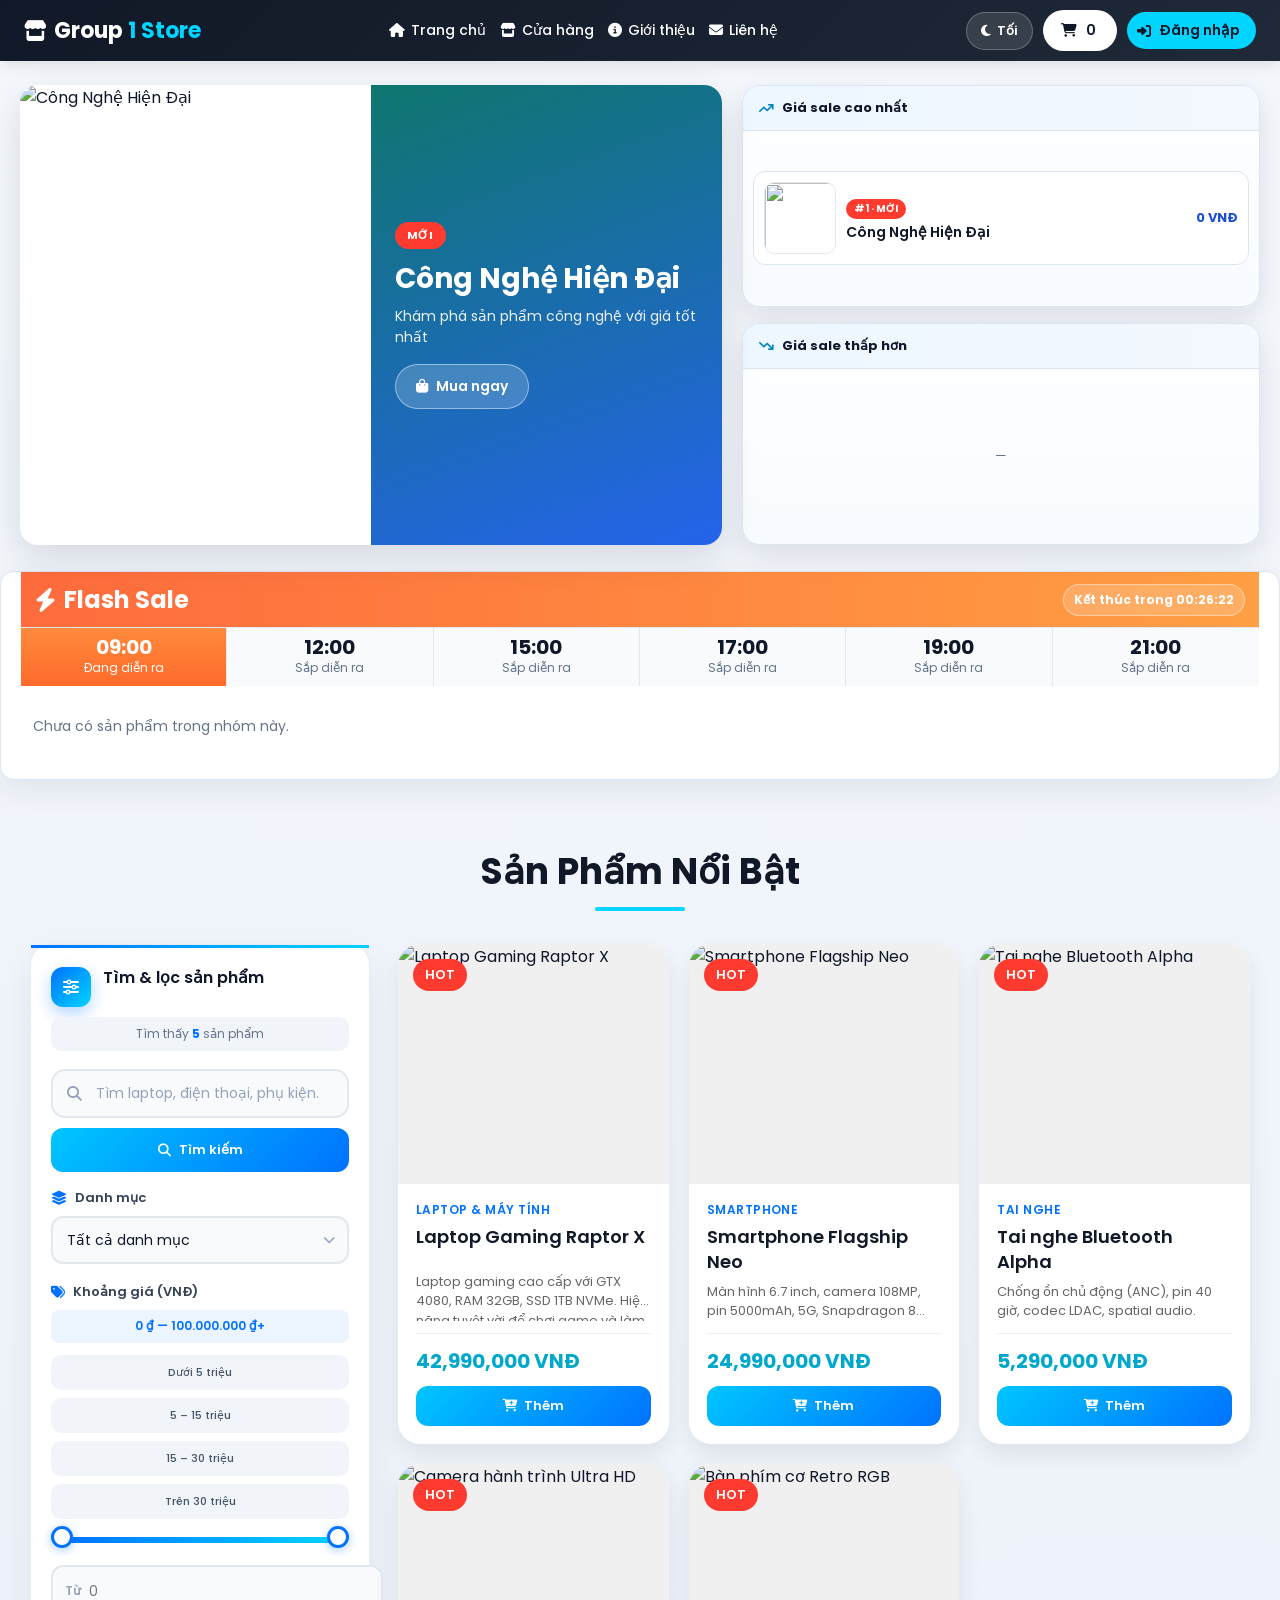
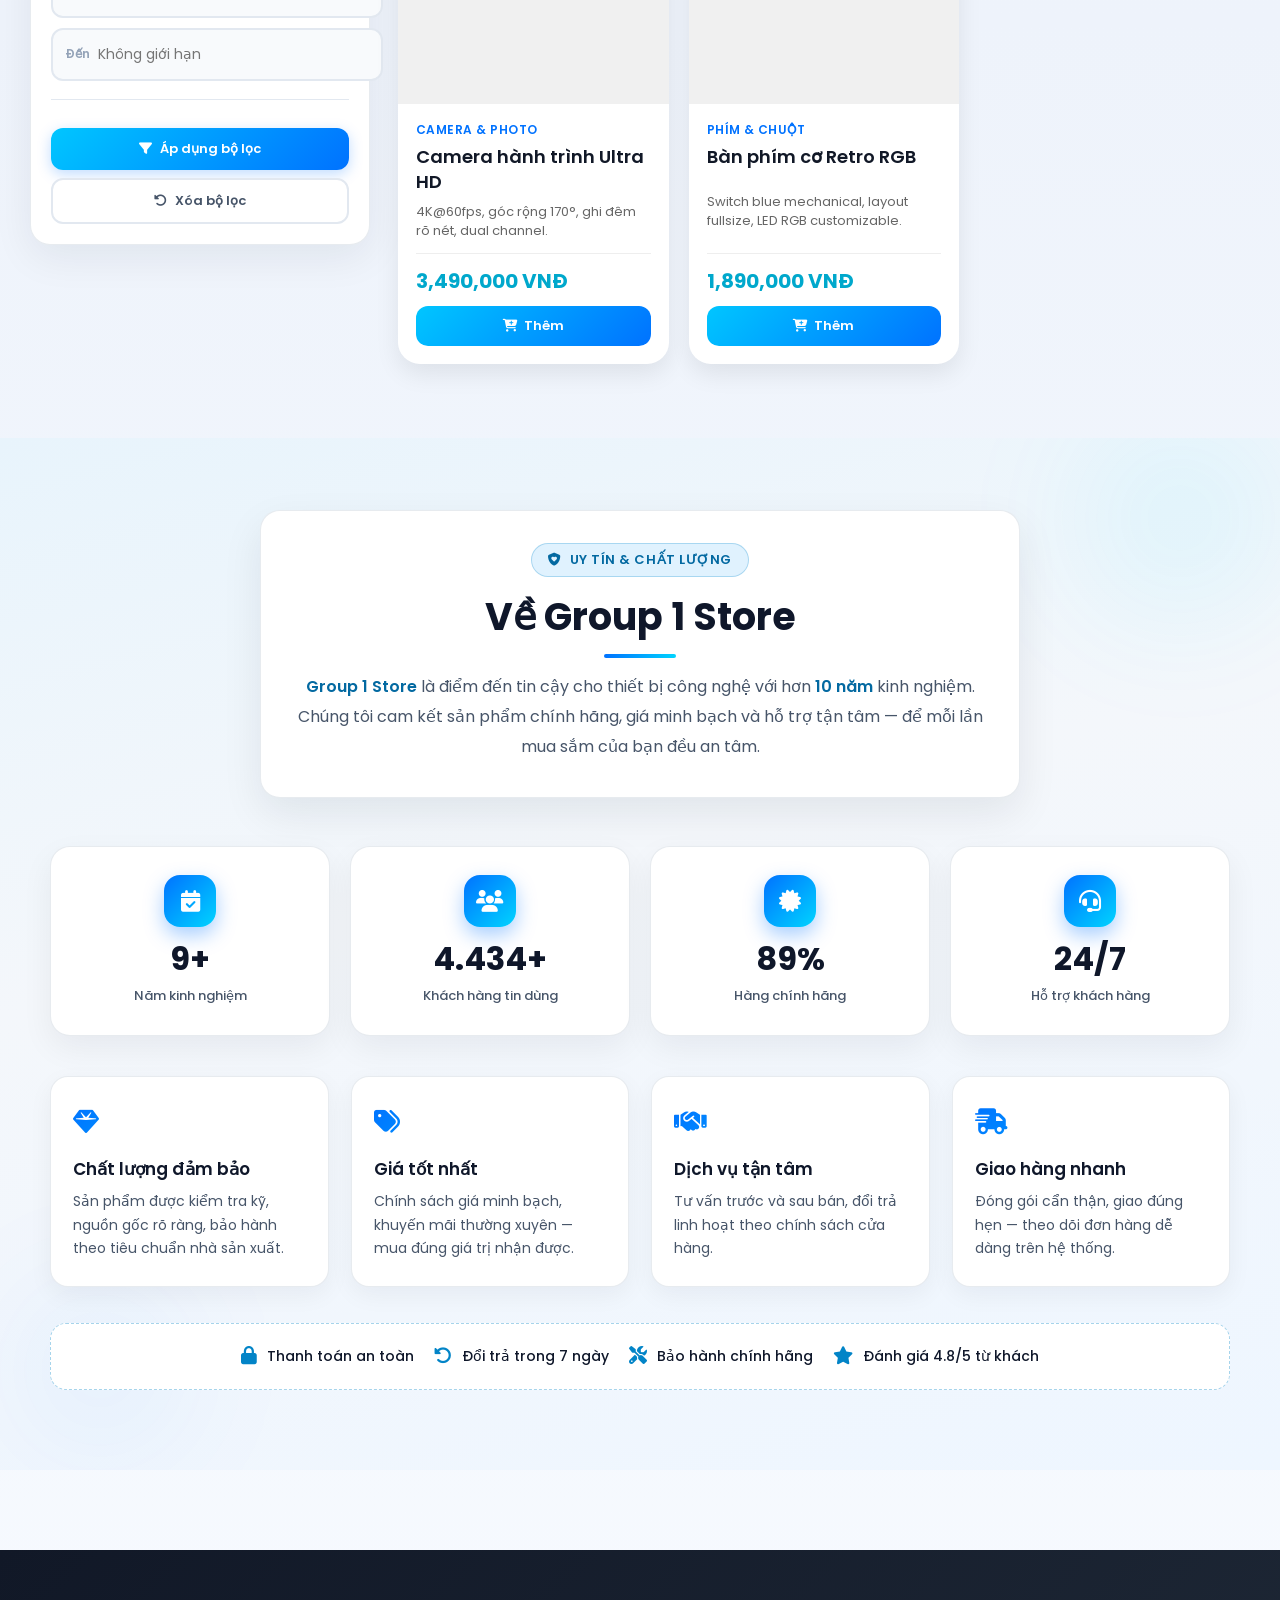
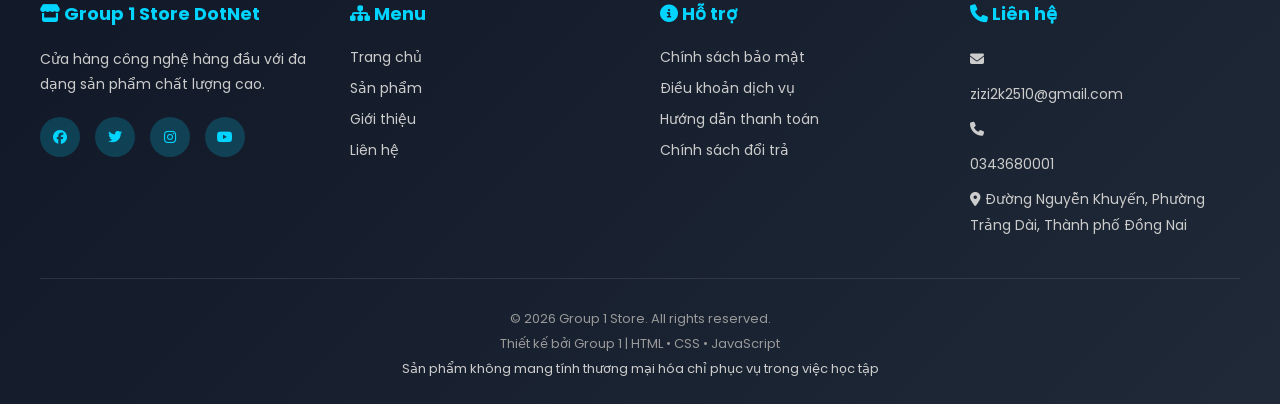
==== commit 9c359f4b: "fix all" ====
--- a/wwwroot/index.html
+++ b/wwwroot/index.html
@@ -19,7 +19,7 @@
     <link rel="stylesheet" href="css/promo-carousel.css">
     <link rel="stylesheet" href="css/flash-sale.css">
     <link rel="stylesheet" href="css/about-trust.css">
-    <link rel="stylesheet" href="css/product-filter.css">
+    <link rel="stylesheet" href="css/product-filter.css?v=2">
     <link rel="stylesheet" href="css/product-reviews.css">
 
     <style>
@@ -62,12 +62,35 @@
                 border-radius: 10px;
             }
 
-        /* PRODUCT GRID */
+        /* PRODUCTS: sidebar filter (4) + grid (8) */
+        .products-layout {
+            display: grid;
+            grid-template-columns: minmax(300px, 340px) minmax(0, 1fr);
+            gap: 28px;
+            align-items: start;
+        }
+
+        .products-layout__sidebar {
+            position: sticky;
+            top: 92px;
+            align-self: start;
+            min-width: 0;
+        }
+
+        .products-layout__main {
+            min-width: 0;
+        }
+
+        .products-layout__main .pagination-section {
+            margin-top: 8px;
+        }
+
+        /* PRODUCT GRID — 12 sp/trang: 3 cột x 4 hàng trong vùng 8 phần */
         .product-grid {
             display: grid;
-            grid-template-columns: repeat(auto-fit, minmax(280px, 1fr));
-            gap: 25px;
-            margin-bottom: 40px;
+            grid-template-columns: repeat(3, minmax(0, 1fr));
+            gap: 20px;
+            margin-bottom: 24px;
         }
 
         .product-card {
@@ -162,13 +185,12 @@
 
         .product-bottom {
             display: flex;
-            justify-content: space-between;
-            align-items: center;
+            flex-direction: column;
+            align-items: stretch;
             gap: 10px;
             margin-top: auto;
             border-top: 1px solid #eee;
             padding-top: 12px;
-            flex-wrap: wrap;
         }
 
         .price {
@@ -176,39 +198,26 @@
             font-size: 20px;
             font-weight: 700;
             min-width: 0;
-            flex: 1 1 auto;
+            width: 100%;
         }
 
         .product-actions {
             display: flex;
+            align-items: stretch;
+            justify-content: space-between;
+            gap: 10px;
+            width: 100%;
+        }
+
+        .btn-add,
+        .btn-edit-card {
+            flex: 1 1 0;
+            min-width: 0;
+            display: inline-flex;
             align-items: center;
-            gap: 8px;
-            flex-wrap: wrap;
-            justify-content: flex-end;
-        }
-
-        .btn-add {
-            border: none;
-            background: linear-gradient(135deg, #00c6ff, #0072ff);
-            color: white;
-            padding: 10px 15px;
-            border-radius: 12px;
-            cursor: pointer;
-            transition: 0.3s;
-            font-weight: 500;
-            font-size: 13px;
-            white-space: nowrap;
-        }
-
-            .btn-add:hover {
-                transform: scale(1.05);
-            }
-
-        .btn-edit-card {
-            border: 2px solid #f59e0b;
-            background: linear-gradient(180deg, #fffbeb, #fef3c7);
-            color: #b45309;
-            padding: 9px 12px;
+            justify-content: center;
+            gap: 6px;
+            padding: 10px 12px;
             border-radius: 12px;
             cursor: pointer;
             transition: 0.3s;
@@ -218,10 +227,31 @@
             font-family: 'Poppins', sans-serif;
         }
 
+        .btn-add {
+            border: none;
+            background: linear-gradient(135deg, #00c6ff, #0072ff);
+            color: white;
+        }
+
+            .btn-add:hover {
+                transform: translateY(-1px);
+                filter: brightness(1.05);
+            }
+
+        .btn-edit-card {
+            border: 2px solid #f59e0b;
+            background: linear-gradient(180deg, #fffbeb, #fef3c7);
+            color: #b45309;
+        }
+
         .btn-edit-card:hover {
-            transform: scale(1.05);
+            transform: translateY(-1px);
             background: #fde68a;
             border-color: #d97706;
+        }
+
+        .product-actions:has(.btn-add:only-child) .btn-add {
+            max-width: 100%;
         }
         /* PAGINATION */
         .pagination-section {
@@ -280,6 +310,21 @@
             }
 
         /* RESPONSIVE */
+        @media (max-width: 1100px) {
+            .products-layout {
+                grid-template-columns: 1fr;
+                gap: 20px;
+            }
+
+            .products-layout__sidebar {
+                position: static;
+            }
+
+            .product-grid {
+                grid-template-columns: repeat(2, minmax(0, 1fr));
+            }
+        }
+
         @media(max-width: 768px) {
             .product-grid {
                 grid-template-columns: repeat(2, 1fr);
@@ -426,6 +471,8 @@
 
         <h2 class="section-title">Sản Phẩm Nổi Bật</h2>
 
+        <div class="products-layout">
+        <aside class="products-layout__sidebar">
         <!-- FILTER -->
         <div class="product-filter" id="product-filter" role="search" aria-label="Bộ lọc sản phẩm">
             <div class="product-filter__head">
@@ -442,10 +489,10 @@
                 <div class="product-filter__search">
                     <i class="fa-solid fa-magnifying-glass" aria-hidden="true"></i>
                     <input type="search" id="search-input" placeholder="Tìm laptop, điện thoại, phụ kiện..." autocomplete="off" enterkeyhint="search">
-                    <button type="button" class="product-filter__search-btn" id="btn-search-quick" aria-label="Tìm kiếm">
-                        <i class="fa-solid fa-search"></i> Tìm kiếm
-                    </button>
-                </div>
+                </div>
+                <button type="button" class="product-filter__search-btn" id="btn-search-quick" aria-label="Tìm kiếm">
+                    <i class="fa-solid fa-search"></i> Tìm kiếm
+                </button>
             </div>
 
             <div class="product-filter__body">
@@ -502,7 +549,9 @@
                 </div>
             </div>
         </div>
-
+        </aside>
+
+        <div class="products-layout__main">
         <div id="product-list" class="product-grid">
             <!-- Render API -->
         </div>
@@ -512,6 +561,8 @@
             <button class="pagination-btn" id="prev-btn" onclick="prevPage()"><i class="fa-solid fa-chevron-left"></i> Trước</button>
             <span class="pagination-info" id="pagination-info"></span>
             <button class="pagination-btn" id="next-btn" onclick="nextPage()"><i class="fa-solid fa-chevron-right"></i> Sau</button>
+        </div>
+        </div>
         </div>
 
     </div>
--- a/wwwroot/css/header-footer.css
+++ b/wwwroot/css/header-footer.css
@@ -12,20 +12,29 @@
 .header-container {
     max-width: 1400px;
     margin: 0 auto;
-    padding: 12px 24px;
-    display: flex;
-    justify-content: space-between;
+    padding: 10px 24px;
+    display: grid;
+    grid-template-columns: auto 1fr auto;
+    grid-template-areas: "brand nav actions";
     align-items: center;
     overflow: visible;
-    gap: 14px;
+    gap: 12px 20px;
 }
 
 .logo {
+    grid-area: brand;
+    justify-self: start;
     color: white;
-    font-size: 28px;
+    font-size: 22px;
     font-weight: 700;
     cursor: pointer;
     transition: 0.3s;
+    white-space: nowrap;
+}
+
+.logo i {
+    font-size: 0.92em;
+    margin-right: 2px;
 }
 
 .logo:hover {
@@ -36,16 +45,19 @@
     color: #00d4ff;
 }
 
-/* Navigation */
+/* Navigation — giữa header */
 .nav-menu {
+    grid-area: nav;
     display: flex;
     gap: 14px;
     align-items: center;
-    flex: 1;
-    margin-left: 18px;
+    justify-content: center;
+    justify-self: center;
     flex-wrap: nowrap;
     overflow: visible;
     min-width: 0;
+    width: 100%;
+    margin: 0;
 }
 
 .nav-menu a, .nav-menu button {
@@ -156,9 +168,12 @@
 
 /* Header Right Section */
 .header-right {
+    grid-area: actions;
     display: flex;
     align-items: center;
-    gap: 12px;
+    justify-content: flex-end;
+    justify-self: end;
+    gap: 10px;
     flex-shrink: 0;
 }
 
@@ -239,6 +254,49 @@
     align-items: center;
     gap: 8px;
     max-width: 220px;
+}
+
+/* Nút user đã đăng nhập: chỉ avatar tròn */
+#user-btn.user-btn {
+    padding: 0;
+    width: 38px;
+    height: 38px;
+    min-width: 38px;
+    max-width: 38px;
+    border-radius: 50%;
+    background: rgba(255, 255, 255, 0.1);
+    border: 2px solid rgba(0, 212, 255, 0.45);
+    justify-content: center;
+    overflow: hidden;
+}
+
+#user-btn.user-btn:hover {
+    background: rgba(0, 212, 255, 0.22);
+    border-color: #00d4ff;
+}
+
+#user-btn .user-btn-text {
+    display: none !important;
+}
+
+#user-btn .user-btn-mark {
+    width: 100%;
+    height: 100%;
+}
+
+#user-btn .user-avatar-img {
+    width: 100%;
+    height: 100%;
+    border-radius: 50%;
+    object-fit: cover;
+    border: none;
+    background: transparent;
+}
+
+#user-btn .user-avatar-fallback {
+    font-size: 15px;
+    line-height: 1;
+    color: #e5e7eb;
 }
 
 .user-btn:hover {
@@ -438,9 +496,15 @@
 /* ========== RESPONSIVE ========== */
 @media(max-width: 768px) {
     .header-container {
+        display: flex;
         flex-wrap: wrap;
+        justify-content: space-between;
         gap: 15px;
-        padding: 15px 20px;
+        padding: 12px 20px;
+    }
+
+    .logo {
+        font-size: 20px;
     }
 
     .nav-menu {
@@ -454,8 +518,10 @@
         padding: 20px;
         gap: 15px;
         width: 100%;
-        order: 3;
+        order: 4;
         overflow: visible;
+        justify-content: flex-start;
+        justify-self: stretch;
     }
 
     .nav-menu.show {
@@ -486,19 +552,13 @@
 
     .menu-toggle {
         display: block;
-        order: 2;
-    }
-
-    .logo {
-        order: 1;
-        font-size: 22px;
     }
 
     .header-right {
-        order: 3;
-        width: 100%;
+        margin-left: auto;
+        width: auto;
         justify-content: flex-end;
-        gap: 10px;
+        gap: 8px;
     }
 
     .search-box {
@@ -510,6 +570,14 @@
         font-size: 13px;
     }
 
+    #user-btn.user-btn {
+        padding: 0;
+        width: 36px;
+        height: 36px;
+        min-width: 36px;
+        max-width: 36px;
+    }
+
     .footer-content {
         grid-template-columns: 1fr;
         gap: 30px;
--- a/wwwroot/css/flash-sale.css
+++ b/wwwroot/css/flash-sale.css
@@ -105,6 +105,26 @@
     flex: 1;
 }
 
+.flash-sale-item__media {
+    position: relative;
+    overflow: hidden;
+}
+
+.flash-sale-item__badge {
+    position: absolute;
+    top: 8px;
+    left: 8px;
+    z-index: 2;
+    background: linear-gradient(135deg, #ff3b30, #ff6b3d);
+    color: #fff;
+    padding: 4px 8px;
+    border-radius: 6px;
+    font-size: 12px;
+    font-weight: 700;
+    line-height: 1.2;
+    box-shadow: 0 4px 10px rgba(255, 59, 48, 0.35);
+}
+
 .flash-sale-item img {
     width: 100%;
     height: 140px;
--- a/wwwroot/css/product-filter.css
+++ b/wwwroot/css/product-filter.css
@@ -1,13 +1,13 @@
-/* Bộ lọc sản phẩm — UI e-commerce */
+/* Bộ lọc sản phẩm — UI e-commerce (sidebar trái) */
 .product-filter {
     position: relative;
     background: var(--th-bg-elevated, #fff);
     border-radius: 20px;
-    padding: 28px 28px 24px;
-    margin-bottom: 32px;
+    padding: 22px 20px 20px;
+    margin-bottom: 0;
     border: 1px solid rgba(148, 163, 184, 0.22);
     box-shadow: 0 12px 40px rgba(15, 23, 42, 0.07);
-    overflow: hidden;
+    overflow: visible;
 }
 
 .product-filter::before {
@@ -29,26 +29,25 @@
 
 .product-filter__head {
     display: flex;
+    flex-direction: column;
+    align-items: stretch;
+    gap: 10px;
+    margin-bottom: 18px;
+}
+
+.product-filter__title {
+    display: flex;
     align-items: flex-start;
-    justify-content: space-between;
-    gap: 16px;
-    margin-bottom: 22px;
-    flex-wrap: wrap;
-}
-
-.product-filter__title {
-    display: flex;
-    align-items: flex-start;
-    gap: 14px;
+    gap: 12px;
 }
 
 .product-filter__title > i {
-    width: 44px;
-    height: 44px;
+    width: 40px;
+    height: 40px;
     display: flex;
     align-items: center;
     justify-content: center;
-    font-size: 18px;
+    font-size: 16px;
     color: #fff;
     background: linear-gradient(135deg, #0072ff, #00d4ff);
     border-radius: 12px;
@@ -57,39 +56,42 @@
 }
 
 .product-filter__title h3 {
-    font-size: 18px;
+    font-size: 16px;
     font-weight: 600;
     color: #0f172a;
-    margin: 0 0 4px;
-}
-
-.product-filter__title p {
-    font-size: 13px;
+    margin: 0;
+    line-height: 1.35;
+    word-break: break-word;
+}
+
+.product-filter__result-hint {
+    font-size: 12px;
     color: #64748b;
-    margin: 0;
-}
-
-.product-filter__result-hint {
-    font-size: 13px;
-    color: #64748b;
-    padding: 8px 14px;
+    padding: 8px 12px;
     background: #f1f5f9;
-    border-radius: 999px;
-    white-space: nowrap;
+    border-radius: 10px;
+    white-space: normal;
+    text-align: center;
+    align-self: stretch;
 }
 
 .product-filter__result-hint strong {
     color: #0072ff;
 }
 
-/* Search bar */
+/* Search bar — sidebar: ô nhập riêng, nút riêng bên dưới */
 .product-filter__search-wrap {
-    margin-bottom: 20px;
+    display: flex;
+    flex-direction: column;
+    gap: 10px;
+    margin-bottom: 16px;
 }
 
 .product-filter__search {
     display: flex;
-    align-items: stretch;
+    flex-direction: row;
+    align-items: center;
+    min-width: 0;
     background: #f8fafc;
     border: 2px solid #e2e8f0;
     border-radius: 14px;
@@ -106,20 +108,22 @@
 .product-filter__search > i {
     display: flex;
     align-items: center;
-    padding: 0 16px;
+    padding: 0 14px;
     color: #94a3b8;
-    font-size: 16px;
+    font-size: 15px;
+    flex-shrink: 0;
 }
 
 .product-filter__search input {
     flex: 1;
     border: none;
     background: transparent;
-    padding: 14px 0;
-    font-size: 15px;
+    padding: 12px 14px 12px 0;
+    font-size: 14px;
     font-family: 'Poppins', sans-serif;
     color: #0f172a;
     min-width: 0;
+    width: 100%;
 }
 
 .product-filter__search input:focus {
@@ -131,18 +135,23 @@
 }
 
 .product-filter__search-btn {
-    margin: 6px;
-    padding: 0 22px;
+    display: flex;
+    align-items: center;
+    justify-content: center;
+    gap: 8px;
+    margin: 0;
+    padding: 12px 16px;
     border: none;
-    border-radius: 10px;
+    border-radius: 12px;
     background: linear-gradient(135deg, #00c6ff, #0072ff);
     color: #fff;
     font-family: 'Poppins', sans-serif;
-    font-size: 14px;
+    font-size: 13px;
     font-weight: 600;
     cursor: pointer;
     transition: transform 0.2s, box-shadow 0.2s;
     white-space: nowrap;
+    width: 100%;
 }
 
 .product-filter__search-btn:hover {
@@ -159,12 +168,17 @@
     pointer-events: none;
 }
 
-/* Row: category + price */
+/* Sidebar: danh mục + giá xếp dọc */
 .product-filter__body {
-    display: grid;
-    grid-template-columns: minmax(200px, 280px) 1fr;
-    gap: 24px;
-    align-items: start;
+    display: flex;
+    flex-direction: column;
+    gap: 18px;
+    align-items: stretch;
+}
+
+.product-filter__field,
+.product-filter__price {
+    min-width: 0;
 }
 
 .product-filter__field label {
@@ -174,7 +188,7 @@
     font-size: 13px;
     font-weight: 600;
     color: #334155;
-    margin-bottom: 10px;
+    margin-bottom: 8px;
 }
 
 .product-filter__field label i {
@@ -217,43 +231,61 @@
     font-size: 12px;
 }
 
-/* Price range */
+/* Price range — sidebar: xếp dọc, tránh tràn chữ */
 .product-filter__price-header {
     display: flex;
-    align-items: center;
-    justify-content: space-between;
-    gap: 12px;
-    flex-wrap: wrap;
+    flex-direction: column;
+    align-items: stretch;
+    gap: 8px;
     margin-bottom: 12px;
 }
 
+.product-filter__price-header label {
+    display: flex;
+    align-items: center;
+    gap: 8px;
+    font-size: 13px;
+    font-weight: 600;
+    color: #334155;
+    margin: 0;
+}
+
+.product-filter__price-header label i {
+    color: #0072ff;
+    font-size: 14px;
+}
+
 .product-filter__price-display {
-    font-size: 13px;
+    font-size: 12px;
     font-weight: 600;
     color: #0072ff;
-    padding: 6px 12px;
+    padding: 8px 10px;
     background: rgba(0, 114, 255, 0.08);
     border-radius: 8px;
+    text-align: center;
+    line-height: 1.4;
+    word-break: break-word;
 }
 
 .product-filter__presets {
-    display: flex;
-    flex-wrap: wrap;
-    gap: 8px;
-    margin-bottom: 14px;
+    display: grid;
+    grid-template-columns: 1fr;
+    gap: 8px;
+    margin-bottom: 12px;
 }
 
 .product-filter__preset {
-    padding: 6px 14px;
-    font-size: 12px;
+    padding: 8px 10px;
+    font-size: 11px;
     font-weight: 500;
     font-family: 'Poppins', sans-serif;
     color: #475569;
     background: #f1f5f9;
     border: 1px solid transparent;
-    border-radius: 999px;
+    border-radius: 10px;
     cursor: pointer;
     transition: all 0.2s;
+    text-align: center;
 }
 
 .product-filter__preset:hover {
@@ -342,8 +374,8 @@
 
 .product-filter__price-inputs {
     display: grid;
-    grid-template-columns: 1fr 1fr;
-    gap: 12px;
+    grid-template-columns: 1fr;
+    gap: 10px;
 }
 
 .product-filter__price-box {
@@ -384,24 +416,45 @@
     outline: none;
 }
 
-/* Footer */
+/* Footer sidebar */
 .product-filter__footer {
     display: flex;
-    align-items: center;
-    justify-content: space-between;
-    gap: 16px;
-    margin-top: 22px;
-    padding-top: 20px;
+    flex-direction: column;
+    align-items: stretch;
+    gap: 12px;
+    margin-top: 18px;
+    padding-top: 16px;
     border-top: 1px solid #e2e8f0;
+}
+
+.product-filter__chips {
+    display: flex;
     flex-wrap: wrap;
-}
-
-.product-filter__chips {
-    display: flex;
-    flex-wrap: wrap;
-    gap: 8px;
-    flex: 1;
-    min-height: 32px;
+    gap: 8px;
+    min-height: 0;
+}
+
+.product-filter__buttons {
+    display: flex;
+    flex-direction: column;
+    gap: 8px;
+    width: 100%;
+}
+
+.product-filter__btn {
+    display: inline-flex;
+    align-items: center;
+    justify-content: center;
+    gap: 8px;
+    padding: 11px 16px;
+    border-radius: 12px;
+    font-family: 'Poppins', sans-serif;
+    font-size: 13px;
+    font-weight: 600;
+    cursor: pointer;
+    transition: transform 0.2s, box-shadow 0.2s, background 0.2s;
+    border: none;
+    width: 100%;
 }
 
 .product-filter__chip {
@@ -431,26 +484,6 @@
     color: #ef4444;
 }
 
-.product-filter__buttons {
-    display: flex;
-    gap: 10px;
-    flex-shrink: 0;
-}
-
-.product-filter__btn {
-    display: inline-flex;
-    align-items: center;
-    gap: 8px;
-    padding: 12px 24px;
-    border-radius: 12px;
-    font-family: 'Poppins', sans-serif;
-    font-size: 14px;
-    font-weight: 600;
-    cursor: pointer;
-    transition: transform 0.2s, box-shadow 0.2s, background 0.2s;
-    border: none;
-}
-
 .product-filter__btn--apply {
     background: linear-gradient(135deg, #00c6ff, #0072ff);
     color: #fff;
@@ -473,39 +506,17 @@
     background: #f8fafc;
 }
 
-@media (max-width: 900px) {
-    .product-filter__body {
-        grid-template-columns: 1fr;
-    }
-}
-
 @media (max-width: 600px) {
     .product-filter {
         padding: 20px 16px;
     }
 
-    .product-filter__search {
-        flex-wrap: wrap;
+    .product-filter__presets {
+        grid-template-columns: 1fr 1fr;
     }
 
-    .product-filter__search-btn {
-        width: calc(100% - 12px);
-        margin: 0 6px 6px;
-        padding: 12px;
-    }
-
-    .product-filter__footer {
-        flex-direction: column;
-        align-items: stretch;
-    }
-
-    .product-filter__buttons {
-        width: 100%;
-    }
-
-    .product-filter__btn {
-        flex: 1;
-        justify-content: center;
+    .product-filter__price-inputs {
+        grid-template-columns: 1fr 1fr;
     }
 }
 
